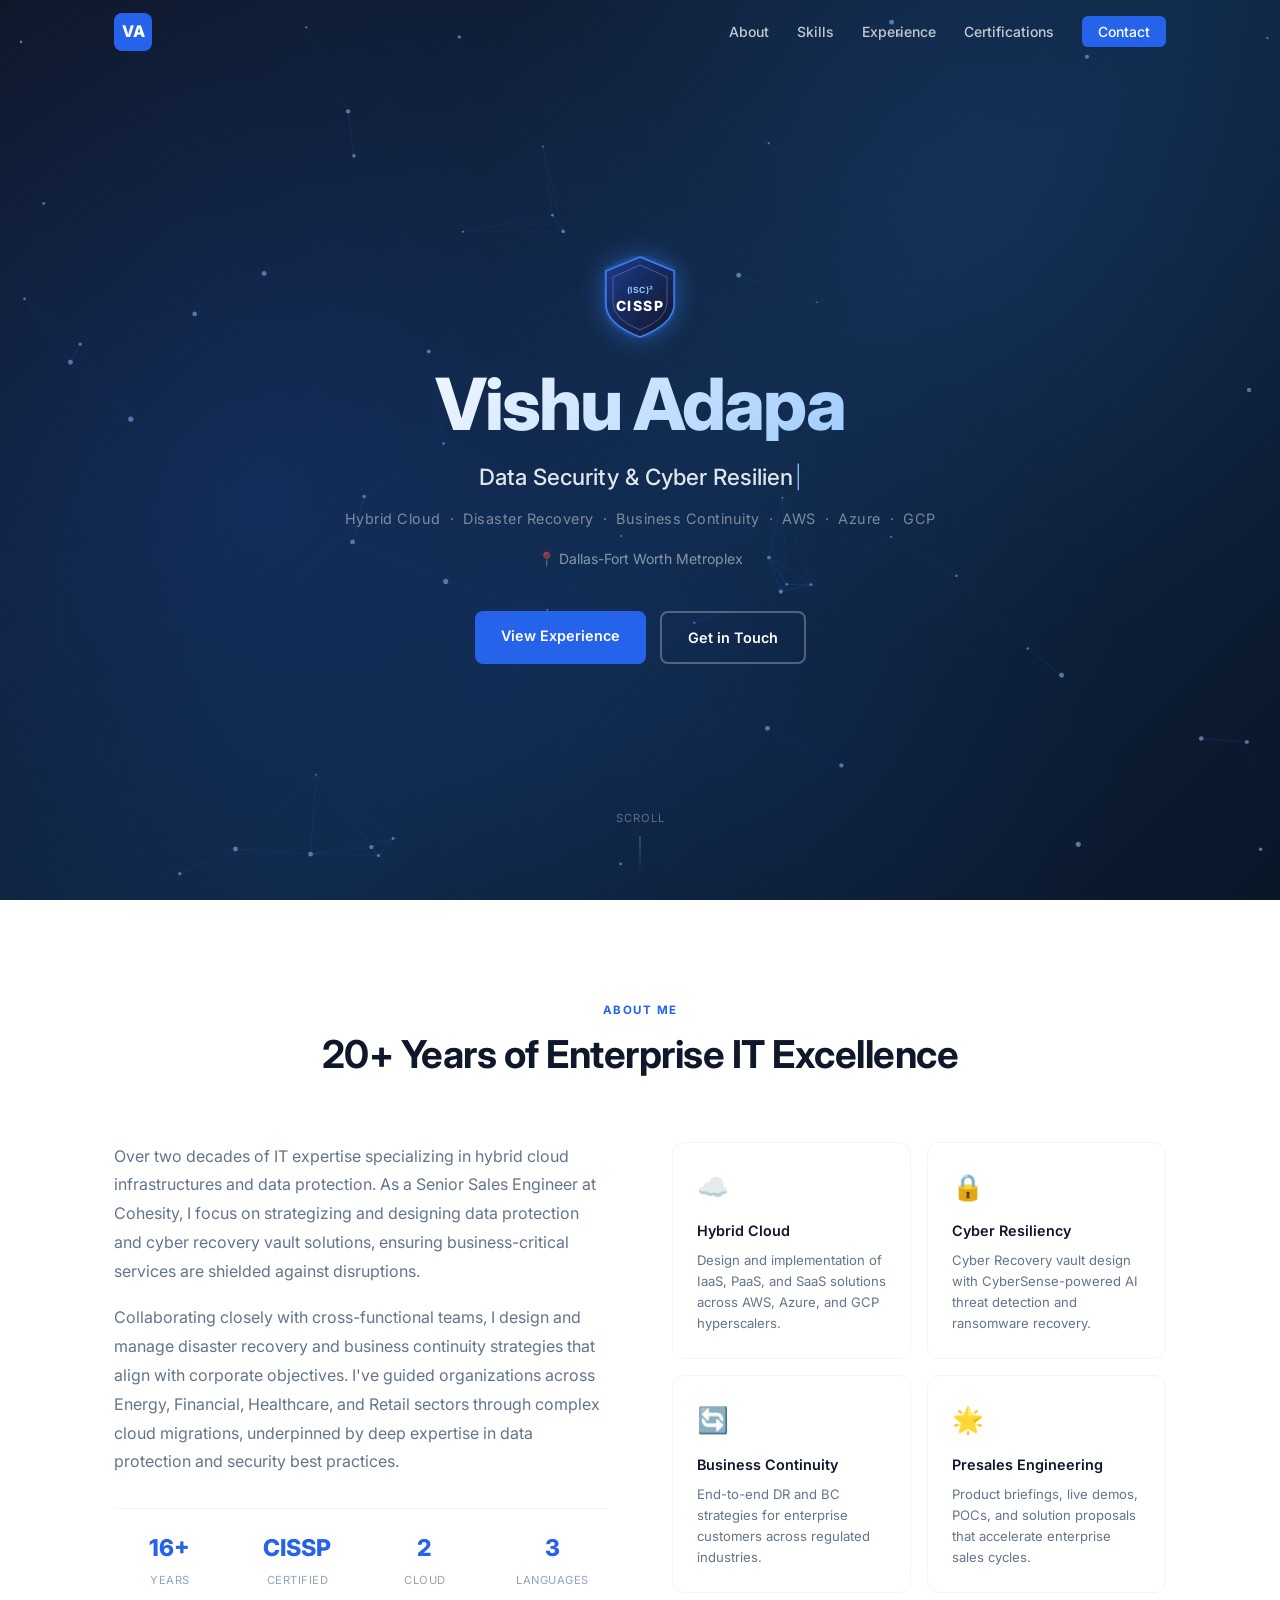
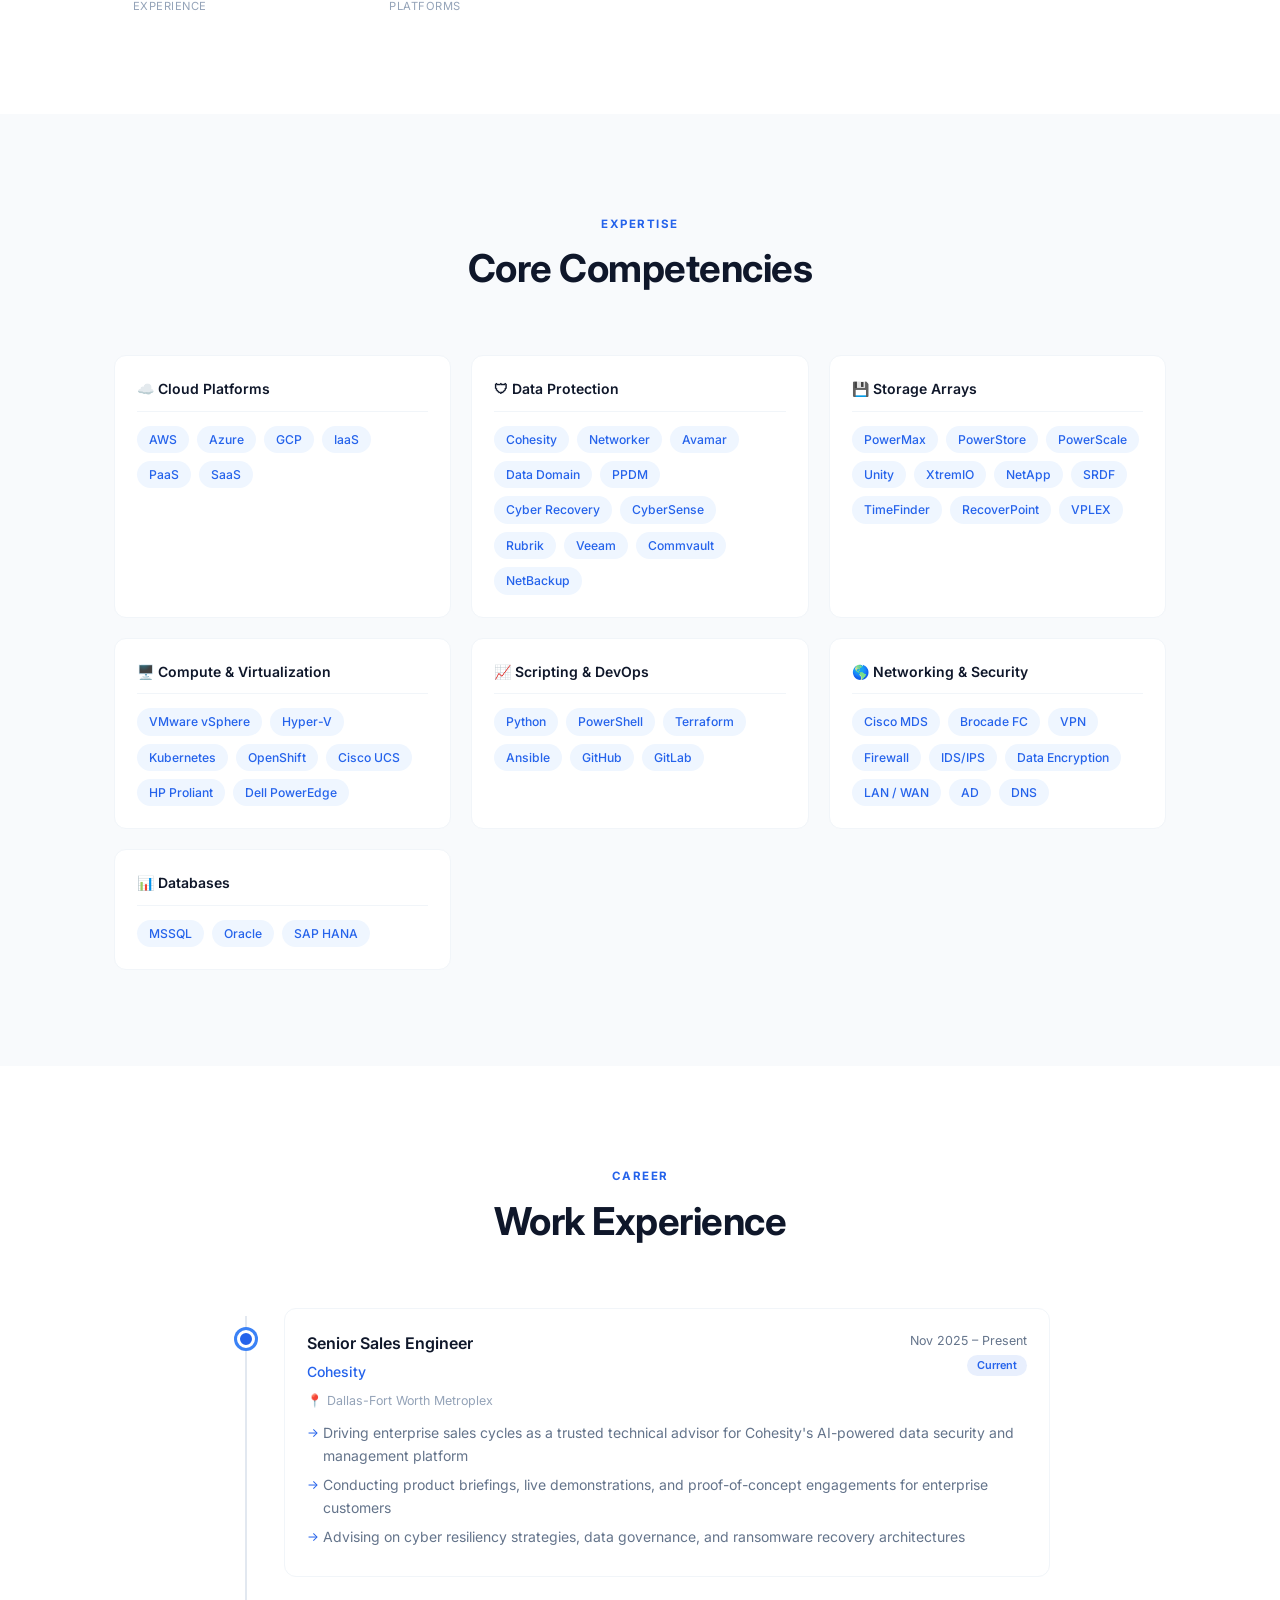
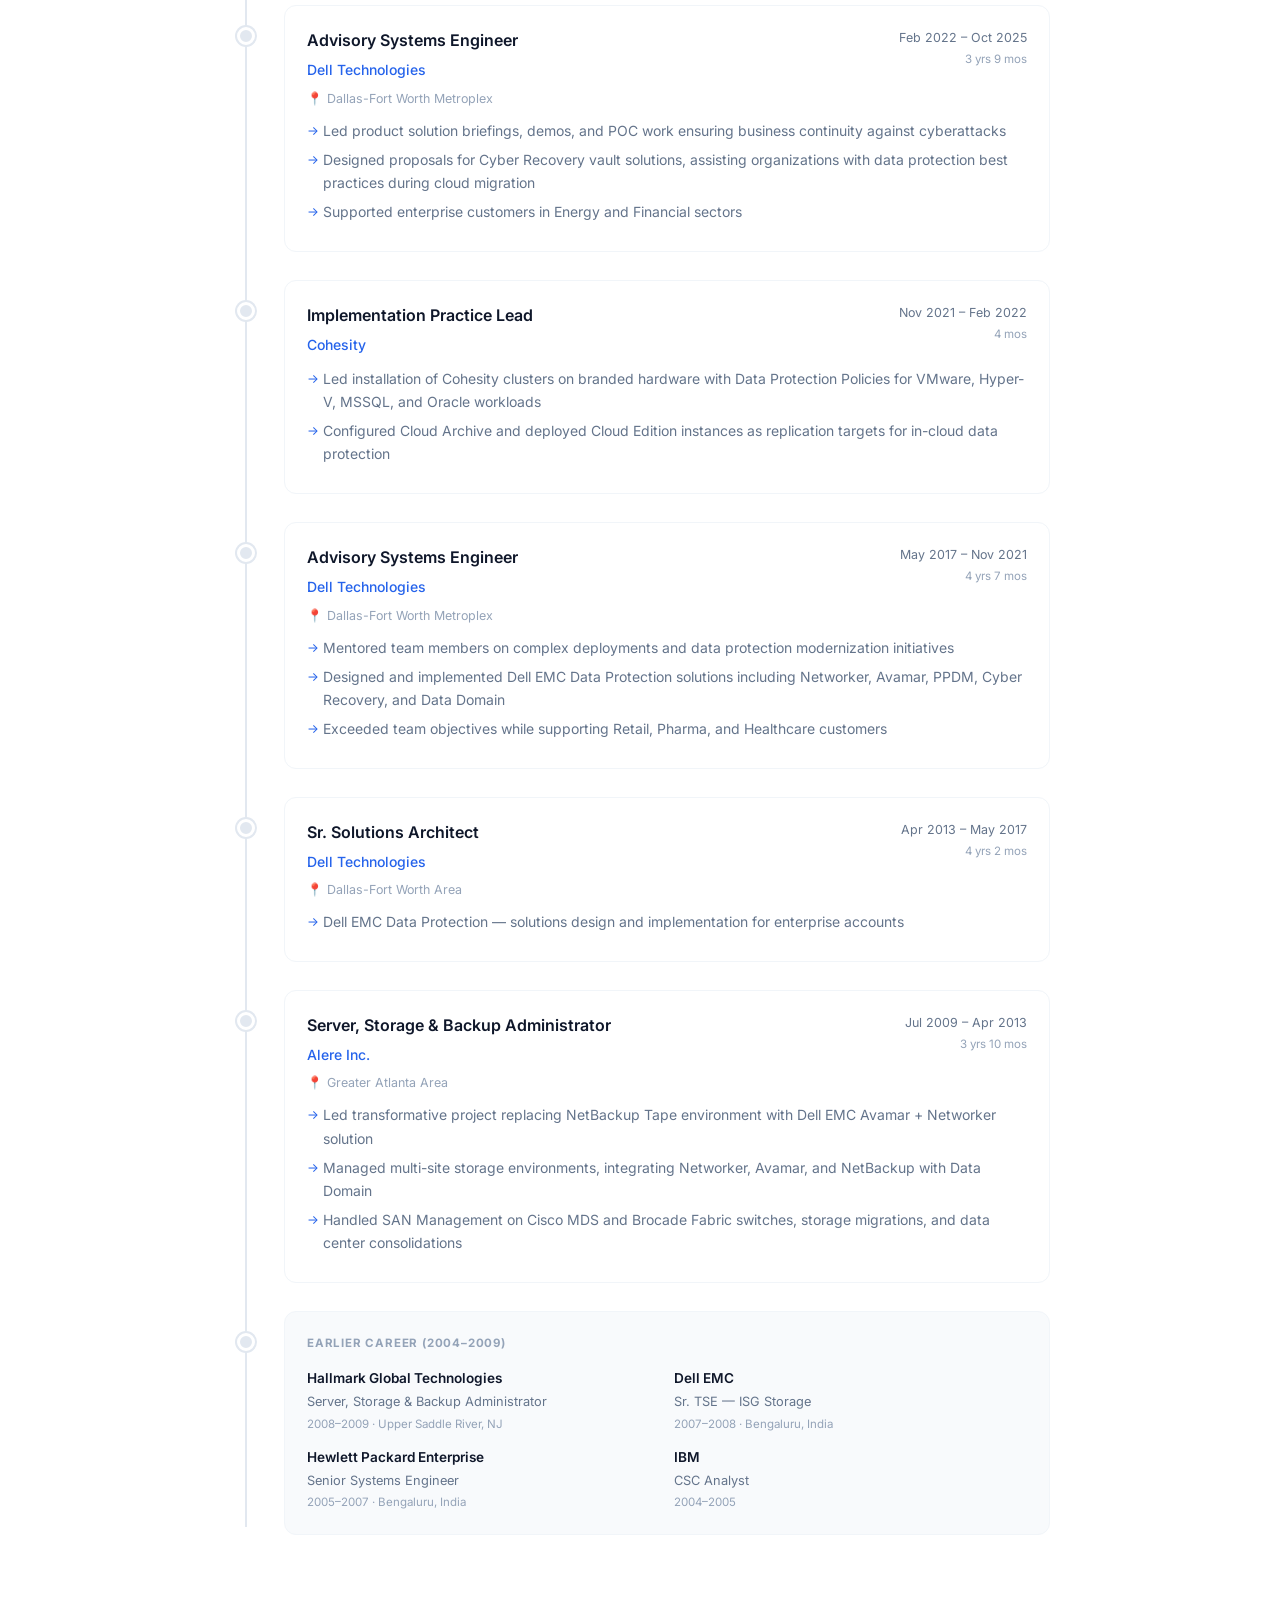
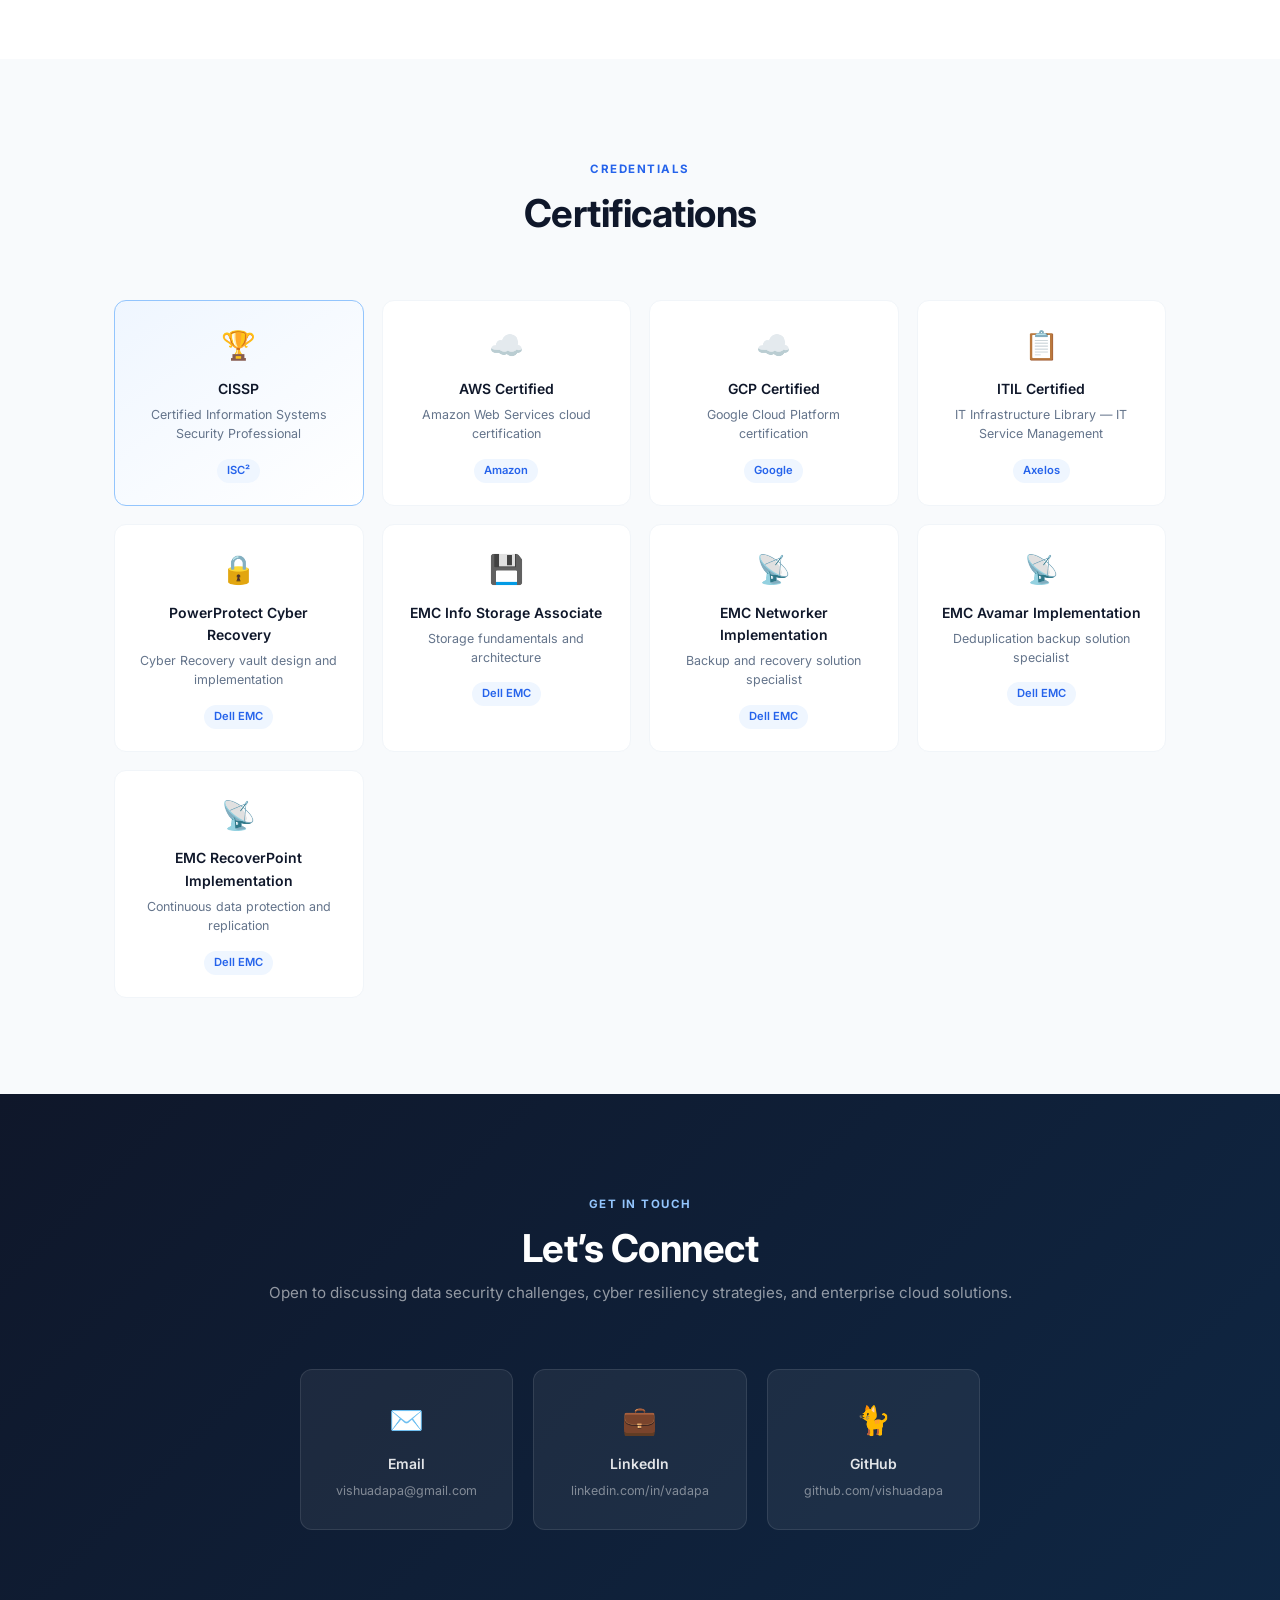
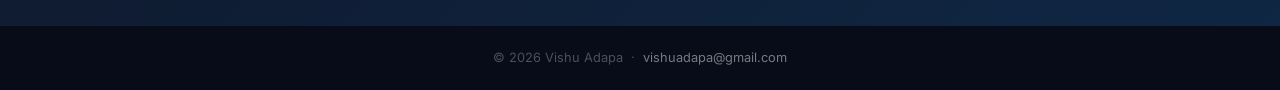
==== index.html @ 2ad7c9d8 "Update Cohesity job description to better reflect senior presales role Co-Authored-By: Claude Sonnet" ====
<!DOCTYPE html>
<html lang="en">
<head>
  <meta charset="UTF-8">
  <meta name="viewport" content="width=device-width, initial-scale=1.0">
  <meta name="description" content="Vishu Adapa, CISSP — Data Security & Cyber Resiliency Expert. 20+ years in hybrid cloud, disaster recovery, and business continuity across AWS, Azure, and GCP.">
  <title>Vishu Adapa, CISSP | Data Security & Cyber Resiliency Expert</title>
  <link rel="preconnect" href="https://fonts.googleapis.com">
  <link rel="preconnect" href="https://fonts.gstatic.com" crossorigin>
  <link href="https://fonts.googleapis.com/css2?family=Inter:wght@300;400;500;600;700;800&display=swap" rel="stylesheet">
  <link rel="stylesheet" href="style.css">
</head>
<body>

  <!-- ===== NAVBAR ===== -->
  <nav class="navbar" id="navbar">
    <div class="nav-container">
      <a href="#home" class="nav-logo">VA</a>
      <button class="nav-toggle" id="navToggle" aria-label="Toggle navigation">
        <span></span><span></span><span></span>
      </button>
      <ul class="nav-links" id="navLinks">
        <li><a href="#about">About</a></li>
        <li><a href="#skills">Skills</a></li>
        <li><a href="#experience">Experience</a></li>
        <li><a href="#certifications">Certifications</a></li>
        <li><a href="#contact" class="nav-cta">Contact</a></li>
      </ul>
    </div>
  </nav>

  <!-- ===== HERO ===== -->
  <section class="hero" id="home">
    <canvas class="hero-particles" id="heroCanvas"></canvas>
    <div class="hero-bg"></div>
    <div class="container hero-content">

      <!-- CISSP Shield Badge -->
      <div class="cissp-shield" title="Certified Information Systems Security Professional — ISC²">
        <svg width="72" height="82" viewBox="0 0 72 82" xmlns="http://www.w3.org/2000/svg" aria-label="CISSP Certified">
          <defs>
            <linearGradient id="sg" x1="0%" y1="0%" x2="100%" y2="100%">
              <stop offset="0%" stop-color="#1e3a8a"/>
              <stop offset="100%" stop-color="#0f172a"/>
            </linearGradient>
            <filter id="glow">
              <feGaussianBlur stdDeviation="2.5" result="blur"/>
              <feMerge><feMergeNode in="blur"/><feMergeNode in="SourceGraphic"/></feMerge>
            </filter>
          </defs>
          <path d="M36 1 L70 15 L70 48 Q70 68 36 81 Q2 68 2 48 L2 15 Z" fill="url(#sg)" stroke="#3b82f6" stroke-width="1.5" filter="url(#glow)"/>
          <path d="M36 9 L63 21 L63 47 Q63 63 36 74 Q9 63 9 47 L9 21 Z" fill="none" stroke="rgba(147,197,253,0.35)" stroke-width="1"/>
          <text x="36" y="37" text-anchor="middle" fill="#93c5fd" font-family="Inter,Arial,sans-serif" font-size="8.5" font-weight="700" letter-spacing="0.5">(ISC)²</text>
          <text x="36" y="55" text-anchor="middle" fill="#ffffff" font-family="Inter,Arial,sans-serif" font-size="14" font-weight="800" letter-spacing="1.5">CISSP</text>
        </svg>
      </div>

      <h1 class="hero-name hero-animate" style="--delay:.1s">Vishu Adapa</h1>

      <p class="hero-tagline hero-animate" style="--delay:.25s">
        <span id="typewriter"></span><span class="tw-cursor">|</span>
      </p>

      <p class="hero-subtitle hero-animate" style="--delay:.4s">Hybrid Cloud &nbsp;·&nbsp; Disaster Recovery &nbsp;·&nbsp; Business Continuity &nbsp;·&nbsp; AWS &nbsp;·&nbsp; Azure &nbsp;·&nbsp; GCP</p>
      <p class="hero-location hero-animate" style="--delay:.5s">&#128205; Dallas-Fort Worth Metroplex</p>

      <div class="hero-actions hero-animate" style="--delay:.65s">
        <a href="#experience" class="btn btn-primary">View Experience</a>
        <a href="#contact" class="btn btn-outline">Get in Touch</a>
      </div>
    </div>
    <div class="hero-scroll">
      <span>Scroll</span>
      <div class="scroll-line"></div>
    </div>
  </section>

  <!-- ===== ABOUT ===== -->
  <section class="section" id="about">
    <div class="container">
      <div class="section-header">
        <span class="section-tag">About Me</span>
        <h2>20+ Years of Enterprise IT Excellence</h2>
      </div>
      <div class="about-grid">
        <div class="about-text">
          <p>Over two decades of IT expertise specializing in hybrid cloud infrastructures and data protection. As a Senior Sales Engineer at Cohesity, I focus on strategizing and designing data protection and cyber recovery vault solutions, ensuring business-critical services are shielded against disruptions.</p>
          <p>Collaborating closely with cross-functional teams, I design and manage disaster recovery and business continuity strategies that align with corporate objectives. I've guided organizations across Energy, Financial, Healthcare, and Retail sectors through complex cloud migrations, underpinned by deep expertise in data protection and security best practices.</p>
          <div class="about-stats">
            <div class="stat">
              <span class="stat-number" data-count="20" data-suffix="+">0</span>
              <span class="stat-label">Years Experience</span>
            </div>
            <div class="stat">
              <span class="stat-number">CISSP</span>
              <span class="stat-label">Certified</span>
            </div>
            <div class="stat">
              <span class="stat-number" data-count="3">0</span>
              <span class="stat-label">Cloud Platforms</span>
            </div>
            <div class="stat">
              <span class="stat-number" data-count="4">0</span>
              <span class="stat-label">Languages</span>
            </div>
          </div>
        </div>
        <div class="about-highlights">
          <div class="highlight-card fade-in">
            <div class="highlight-icon">&#9729;&#65039;</div>
            <h3>Hybrid Cloud</h3>
            <p>Design and implementation of IaaS, PaaS, and SaaS solutions across AWS, Azure, and GCP hyperscalers.</p>
          </div>
          <div class="highlight-card fade-in">
            <div class="highlight-icon">&#128274;</div>
            <h3>Cyber Resiliency</h3>
            <p>Cyber Recovery vault design with CyberSense-powered AI threat detection and ransomware recovery.</p>
          </div>
          <div class="highlight-card fade-in">
            <div class="highlight-icon">&#128260;</div>
            <h3>Business Continuity</h3>
            <p>End-to-end DR and BC strategies for enterprise customers across regulated industries.</p>
          </div>
          <div class="highlight-card fade-in">
            <div class="highlight-icon">&#127775;</div>
            <h3>Presales Engineering</h3>
            <p>Product briefings, live demos, POCs, and solution proposals that accelerate enterprise sales cycles.</p>
          </div>
        </div>
      </div>
    </div>
  </section>

  <!-- ===== SKILLS ===== -->
  <section class="section section-alt" id="skills">
    <div class="container">
      <div class="section-header">
        <span class="section-tag">Expertise</span>
        <h2>Core Competencies</h2>
      </div>
      <div class="skills-grid">
        <div class="skill-category fade-in">
          <h3>&#9729;&#65039; Cloud Platforms</h3>
          <div class="skill-tags">
            <span>AWS</span><span>Azure</span><span>GCP</span>
            <span>IaaS</span><span>PaaS</span><span>SaaS</span>
          </div>
        </div>
        <div class="skill-category fade-in">
          <h3>&#128737; Data Protection</h3>
          <div class="skill-tags">
            <span>Cohesity</span><span>Networker</span><span>Avamar</span>
            <span>Data Domain</span><span>PPDM</span><span>Cyber Recovery</span>
            <span>CyberSense</span><span>Rubrik</span><span>Veeam</span>
            <span>Commvault</span><span>NetBackup</span>
          </div>
        </div>
        <div class="skill-category fade-in">
          <h3>&#128190; Storage Arrays</h3>
          <div class="skill-tags">
            <span>PowerMax</span><span>PowerStore</span><span>PowerScale</span>
            <span>Unity</span><span>XtremIO</span><span>NetApp</span>
            <span>SRDF</span><span>TimeFinder</span><span>RecoverPoint</span>
            <span>VPLEX</span>
          </div>
        </div>
        <div class="skill-category fade-in">
          <h3>&#128421;&#65039; Compute &amp; Virtualization</h3>
          <div class="skill-tags">
            <span>VMware vSphere</span><span>Hyper-V</span>
            <span>Kubernetes</span><span>OpenShift</span>
            <span>Cisco UCS</span><span>HP Proliant</span><span>Dell PowerEdge</span>
          </div>
        </div>
        <div class="skill-category fade-in">
          <h3>&#128200; Scripting &amp; DevOps</h3>
          <div class="skill-tags">
            <span>Python</span><span>PowerShell</span>
            <span>Terraform</span><span>Ansible</span>
            <span>GitHub</span><span>GitLab</span>
          </div>
        </div>
        <div class="skill-category fade-in">
          <h3>&#127758; Networking &amp; Security</h3>
          <div class="skill-tags">
            <span>Cisco MDS</span><span>Brocade FC</span><span>VPN</span>
            <span>Firewall</span><span>IDS/IPS</span><span>Data Encryption</span>
            <span>LAN / WAN</span><span>AD</span><span>DNS</span>
          </div>
        </div>
        <div class="skill-category fade-in">
          <h3>&#128202; Databases</h3>
          <div class="skill-tags">
            <span>MSSQL</span><span>Oracle</span><span>SAP HANA</span>
          </div>
        </div>
      </div>
    </div>
  </section>

  <!-- ===== EXPERIENCE ===== -->
  <section class="section" id="experience">
    <div class="container">
      <div class="section-header">
        <span class="section-tag">Career</span>
        <h2>Work Experience</h2>
      </div>
      <div class="timeline">

        <!-- Cohesity Current -->
        <div class="timeline-item">
          <div class="timeline-dot current"></div>
          <div class="timeline-card fade-in">
            <div class="timeline-header">
              <div>
                <h3>Senior Sales Engineer</h3>
                <span class="company">Cohesity</span>
              </div>
              <div class="timeline-meta">
                <span class="timeline-date">Nov 2025 – Present</span>
                <span class="timeline-badge current-badge">Current</span>
              </div>
            </div>
            <p class="timeline-location">&#128205; Dallas-Fort Worth Metroplex</p>
            <ul class="timeline-bullets">
              <li>Driving enterprise sales cycles as a trusted technical advisor for Cohesity's AI-powered data security and management platform</li>
              <li>Conducting product briefings, live demonstrations, and proof-of-concept engagements for enterprise customers</li>
              <li>Advising on cyber resiliency strategies, data governance, and ransomware recovery architectures</li>
            </ul>
          </div>
        </div>

        <!-- Dell Technologies 2022-2025 -->
        <div class="timeline-item">
          <div class="timeline-dot"></div>
          <div class="timeline-card fade-in">
            <div class="timeline-header">
              <div>
                <h3>Advisory Systems Engineer</h3>
                <span class="company">Dell Technologies</span>
              </div>
              <div class="timeline-meta">
                <span class="timeline-date">Feb 2022 – Oct 2025</span>
                <span class="timeline-duration">3 yrs 9 mos</span>
              </div>
            </div>
            <p class="timeline-location">&#128205; Dallas-Fort Worth Metroplex</p>
            <ul class="timeline-bullets">
              <li>Led product solution briefings, demos, and POC work ensuring business continuity against cyberattacks</li>
              <li>Designed proposals for Cyber Recovery vault solutions, assisting organizations with data protection best practices during cloud migration</li>
              <li>Supported enterprise customers in Energy and Financial sectors</li>
            </ul>
          </div>
        </div>

        <!-- Cohesity Implementation Practice Lead -->
        <div class="timeline-item">
          <div class="timeline-dot"></div>
          <div class="timeline-card fade-in">
            <div class="timeline-header">
              <div>
                <h3>Implementation Practice Lead</h3>
                <span class="company">Cohesity</span>
              </div>
              <div class="timeline-meta">
                <span class="timeline-date">Nov 2021 – Feb 2022</span>
                <span class="timeline-duration">4 mos</span>
              </div>
            </div>
            <ul class="timeline-bullets">
              <li>Led installation of Cohesity clusters on branded hardware with Data Protection Policies for VMware, Hyper-V, MSSQL, and Oracle workloads</li>
              <li>Configured Cloud Archive and deployed Cloud Edition instances as replication targets for in-cloud data protection</li>
            </ul>
          </div>
        </div>

        <!-- Dell Technologies 2017-2021 -->
        <div class="timeline-item">
          <div class="timeline-dot"></div>
          <div class="timeline-card fade-in">
            <div class="timeline-header">
              <div>
                <h3>Advisory Systems Engineer</h3>
                <span class="company">Dell Technologies</span>
              </div>
              <div class="timeline-meta">
                <span class="timeline-date">May 2017 – Nov 2021</span>
                <span class="timeline-duration">4 yrs 7 mos</span>
              </div>
            </div>
            <p class="timeline-location">&#128205; Dallas-Fort Worth Metroplex</p>
            <ul class="timeline-bullets">
              <li>Mentored team members on complex deployments and data protection modernization initiatives</li>
              <li>Designed and implemented Dell EMC Data Protection solutions including Networker, Avamar, PPDM, Cyber Recovery, and Data Domain</li>
              <li>Exceeded team objectives while supporting Retail, Pharma, and Healthcare customers</li>
            </ul>
          </div>
        </div>

        <!-- Dell Technologies - Sr. Solutions Architect -->
        <div class="timeline-item">
          <div class="timeline-dot"></div>
          <div class="timeline-card fade-in">
            <div class="timeline-header">
              <div>
                <h3>Sr. Solutions Architect</h3>
                <span class="company">Dell Technologies</span>
              </div>
              <div class="timeline-meta">
                <span class="timeline-date">Apr 2013 – May 2017</span>
                <span class="timeline-duration">4 yrs 2 mos</span>
              </div>
            </div>
            <p class="timeline-location">&#128205; Dallas-Fort Worth Area</p>
            <ul class="timeline-bullets">
              <li>Dell EMC Data Protection — solutions design and implementation for enterprise accounts</li>
            </ul>
          </div>
        </div>

        <!-- Alere Inc. -->
        <div class="timeline-item">
          <div class="timeline-dot"></div>
          <div class="timeline-card fade-in">
            <div class="timeline-header">
              <div>
                <h3>Server, Storage &amp; Backup Administrator</h3>
                <span class="company">Alere Inc.</span>
              </div>
              <div class="timeline-meta">
                <span class="timeline-date">Jul 2009 – Apr 2013</span>
                <span class="timeline-duration">3 yrs 10 mos</span>
              </div>
            </div>
            <p class="timeline-location">&#128205; Greater Atlanta Area</p>
            <ul class="timeline-bullets">
              <li>Led transformative project replacing NetBackup Tape environment with Dell EMC Avamar + Networker solution</li>
              <li>Managed multi-site storage environments, integrating Networker, Avamar, and NetBackup with Data Domain</li>
              <li>Handled SAN Management on Cisco MDS and Brocade Fabric switches, storage migrations, and data center consolidations</li>
            </ul>
          </div>
        </div>

        <!-- Earlier Career -->
        <div class="timeline-item">
          <div class="timeline-dot"></div>
          <div class="timeline-card earlier-card fade-in">
            <h3 class="earlier-title">Earlier Career (2004–2009)</h3>
            <div class="earlier-roles">
              <div class="earlier-role">
                <span class="earlier-company">Hallmark Global Technologies</span>
                <span class="earlier-position">Server, Storage &amp; Backup Administrator</span>
                <span class="earlier-dates">2008–2009 &middot; Upper Saddle River, NJ</span>
              </div>
              <div class="earlier-role">
                <span class="earlier-company">Dell EMC</span>
                <span class="earlier-position">Sr. TSE — ISG Storage</span>
                <span class="earlier-dates">2007–2008 &middot; Bengaluru, India</span>
              </div>
              <div class="earlier-role">
                <span class="earlier-company">Hewlett Packard Enterprise</span>
                <span class="earlier-position">Senior Systems Engineer</span>
                <span class="earlier-dates">2005–2007 &middot; Bengaluru, India</span>
              </div>
              <div class="earlier-role">
                <span class="earlier-company">IBM</span>
                <span class="earlier-position">CSC Analyst</span>
                <span class="earlier-dates">2004–2005</span>
              </div>
            </div>
          </div>
        </div>

      </div>
    </div>
  </section>

  <!-- ===== CERTIFICATIONS ===== -->
  <section class="section section-alt" id="certifications">
    <div class="container">
      <div class="section-header">
        <span class="section-tag">Credentials</span>
        <h2>Certifications</h2>
      </div>
      <div class="certs-grid">
        <div class="cert-card featured fade-in">
          <div class="cert-icon">&#127942;</div>
          <h3>CISSP</h3>
          <p>Certified Information Systems Security Professional</p>
          <span class="cert-issuer">ISC&#178;</span>
        </div>
        <div class="cert-card fade-in">
          <div class="cert-icon">&#9729;&#65039;</div>
          <h3>AWS Certified</h3>
          <p>Amazon Web Services cloud certification</p>
          <span class="cert-issuer">Amazon</span>
        </div>
        <div class="cert-card fade-in">
          <div class="cert-icon">&#9729;&#65039;</div>
          <h3>GCP Certified</h3>
          <p>Google Cloud Platform certification</p>
          <span class="cert-issuer">Google</span>
        </div>
        <div class="cert-card fade-in">
          <div class="cert-icon">&#128203;</div>
          <h3>ITIL Certified</h3>
          <p>IT Infrastructure Library — IT Service Management</p>
          <span class="cert-issuer">Axelos</span>
        </div>
        <div class="cert-card fade-in">
          <div class="cert-icon">&#128274;</div>
          <h3>PowerProtect Cyber Recovery</h3>
          <p>Cyber Recovery vault design and implementation</p>
          <span class="cert-issuer">Dell EMC</span>
        </div>
        <div class="cert-card fade-in">
          <div class="cert-icon">&#128190;</div>
          <h3>EMC Info Storage Associate</h3>
          <p>Storage fundamentals and architecture</p>
          <span class="cert-issuer">Dell EMC</span>
        </div>
        <div class="cert-card fade-in">
          <div class="cert-icon">&#128225;</div>
          <h3>EMC Networker Implementation</h3>
          <p>Backup and recovery solution specialist</p>
          <span class="cert-issuer">Dell EMC</span>
        </div>
        <div class="cert-card fade-in">
          <div class="cert-icon">&#128225;</div>
          <h3>EMC Avamar Implementation</h3>
          <p>Deduplication backup solution specialist</p>
          <span class="cert-issuer">Dell EMC</span>
        </div>
        <div class="cert-card fade-in">
          <div class="cert-icon">&#128225;</div>
          <h3>EMC RecoverPoint Implementation</h3>
          <p>Continuous data protection and replication</p>
          <span class="cert-issuer">Dell EMC</span>
        </div>
      </div>
    </div>
  </section>

  <!-- ===== CONTACT ===== -->
  <section class="section contact-section" id="contact">
    <div class="container">
      <div class="section-header light">
        <span class="section-tag-light">Get in Touch</span>
        <h2>Let&#8217;s Connect</h2>
        <p class="contact-intro">Open to discussing data security challenges, cyber resiliency strategies, and enterprise cloud solutions.</p>
      </div>
      <div class="contact-grid">
        <a href="mailto:vishuadapa@gmail.com" class="contact-card">
          <div class="contact-icon">&#9993;&#65039;</div>
          <h3>Email</h3>
          <p>vishuadapa@gmail.com</p>
        </a>
        <a href="https://www.linkedin.com/in/vadapa" target="_blank" rel="noopener noreferrer" class="contact-card">
          <div class="contact-icon">&#128188;</div>
          <h3>LinkedIn</h3>
          <p>linkedin.com/in/vadapa</p>
        </a>
        <a href="https://github.com/vishuadapa" target="_blank" rel="noopener noreferrer" class="contact-card">
          <div class="contact-icon">&#128008;</div>
          <h3>GitHub</h3>
          <p>github.com/vishuadapa</p>
        </a>
      </div>
    </div>
  </section>

  <!-- ===== FOOTER ===== -->
  <footer class="footer">
    <div class="container">
      <p>&copy; 2026 Vishu Adapa &nbsp;&middot;&nbsp; <a href="mailto:vishuadapa@gmail.com">vishuadapa@gmail.com</a></p>
    </div>
  </footer>

  <script src="script.js"></script>
</body>
</html>
---- style.css ----
/* ============================================================
   VISHU ADAPA PORTFOLIO — style.css
   ============================================================ */

/* === Reset & Variables === */
*, *::before, *::after { box-sizing: border-box; margin: 0; padding: 0; }

:root {
  --navy:       #0f172a;
  --slate:      #1e293b;
  --blue:       #2563eb;
  --blue-light: #3b82f6;
  --blue-pale:  #eff6ff;
  --white:      #ffffff;
  --gray-50:    #f8fafc;
  --gray-100:   #f1f5f9;
  --gray-200:   #e2e8f0;
  --gray-400:   #94a3b8;
  --gray-500:   #64748b;
  --gray-700:   #334155;
  --font: 'Inter', -apple-system, BlinkMacSystemFont, 'Segoe UI', sans-serif;
  --radius: 12px;
  --shadow-sm: 0 1px 3px rgba(0,0,0,.08);
  --shadow-md: 0 4px 12px rgba(0,0,0,.1);
  --shadow-lg: 0 10px 24px rgba(0,0,0,.12);
}

html { scroll-behavior: smooth; }

body {
  font-family: var(--font);
  color: var(--gray-700);
  background: var(--white);
  line-height: 1.6;
  -webkit-font-smoothing: antialiased;
}

.container {
  max-width: 1100px;
  margin: 0 auto;
  padding: 0 24px;
}

/* === NAVBAR === */
.navbar {
  position: fixed;
  inset: 0 0 auto;
  z-index: 100;
  transition: background .3s, box-shadow .3s;
}
.navbar.scrolled {
  background: rgba(15, 23, 42, .96);
  backdrop-filter: blur(12px);
  box-shadow: 0 1px 0 rgba(255,255,255,.08);
}
.nav-container {
  max-width: 1100px;
  margin: 0 auto;
  padding: 0 24px;
  height: 64px;
  display: flex;
  align-items: center;
  justify-content: space-between;
}
.nav-logo {
  font-size: 1rem;
  font-weight: 800;
  color: var(--white);
  text-decoration: none;
  background: var(--blue);
  width: 38px; height: 38px;
  border-radius: 8px;
  display: flex; align-items: center; justify-content: center;
  letter-spacing: -0.5px;
  flex-shrink: 0;
}
.nav-links {
  display: flex;
  align-items: center;
  gap: 28px;
  list-style: none;
}
.nav-links a {
  color: rgba(255,255,255,.75);
  text-decoration: none;
  font-size: .875rem;
  font-weight: 500;
  transition: color .2s;
}
.nav-links a:hover { color: var(--white); }
.nav-cta {
  background: var(--blue) !important;
  color: var(--white) !important;
  padding: 7px 16px !important;
  border-radius: 6px;
}
.nav-cta:hover { background: var(--blue-light) !important; }

.nav-toggle {
  display: none;
  flex-direction: column;
  gap: 5px;
  background: none;
  border: none;
  cursor: pointer;
  padding: 4px;
}
.nav-toggle span {
  display: block;
  width: 22px; height: 2px;
  background: var(--white);
  border-radius: 2px;
  transition: .3s;
}

/* === HERO === */
.hero {
  min-height: 100vh;
  background: linear-gradient(135deg, #0f172a 0%, #0f2744 55%, #0a1628 100%);
  display: flex;
  align-items: center;
  position: relative;
  overflow: hidden;
  padding: 100px 0 80px;
}
/* Particle canvas sits behind everything */
.hero-particles {
  position: absolute;
  inset: 0;
  width: 100%;
  height: 100%;
  z-index: 0;
}
.hero-bg {
  position: absolute;
  inset: 0;
  z-index: 1;
  background-image:
    radial-gradient(circle at 20% 55%, rgba(37,99,235,.18) 0%, transparent 50%),
    radial-gradient(circle at 75% 20%, rgba(59,130,246,.12) 0%, transparent 40%),
    radial-gradient(circle at 60% 80%, rgba(37,99,235,.08) 0%, transparent 35%);
}
.hero-content {
  position: relative;
  z-index: 2;
  text-align: center;
  color: var(--white);
}

/* CISSP Shield */
.cissp-shield {
  display: inline-block;
  margin-bottom: 20px;
  animation: shieldFloat 4s ease-in-out infinite;
  filter: drop-shadow(0 0 12px rgba(59,130,246,.5));
  cursor: default;
}
@keyframes shieldFloat {
  0%, 100% { transform: translateY(0); }
  50%       { transform: translateY(-6px); }
}

/* Hero staggered entrance */
.hero-animate {
  opacity: 0;
  transform: translateY(24px);
  animation: heroFadeUp .7s ease forwards;
  animation-delay: var(--delay, 0s);
}
@keyframes heroFadeUp {
  to { opacity: 1; transform: translateY(0); }
}

/* Typewriter cursor */
.tw-cursor {
  display: inline-block;
  color: #93c5fd;
  font-weight: 300;
  animation: blink .75s step-end infinite;
  margin-left: 2px;
}
@keyframes blink {
  0%, 100% { opacity: 1; }
  50%       { opacity: 0; }
}
.hero-name {
  font-size: clamp(2.5rem, 6vw, 4.5rem);
  font-weight: 800;
  letter-spacing: -2px;
  line-height: 1.05;
  margin-bottom: 18px;
  background: linear-gradient(135deg, #ffffff 0%, #93c5fd 100%);
  -webkit-background-clip: text;
  -webkit-text-fill-color: transparent;
  background-clip: text;
}
.hero-tagline {
  font-size: clamp(1.1rem, 2.5vw, 1.4rem);
  font-weight: 500;
  color: rgba(255,255,255,.88);
  margin-bottom: 12px;
}
.hero-subtitle {
  font-size: .9rem;
  color: rgba(255,255,255,.45);
  letter-spacing: .5px;
  margin-bottom: 18px;
}
.hero-location {
  font-size: .875rem;
  color: rgba(255,255,255,.5);
  margin-bottom: 40px;
}
.hero-actions {
  display: flex;
  gap: 14px;
  justify-content: center;
  flex-wrap: wrap;
}
.btn {
  padding: 13px 26px;
  border-radius: 8px;
  font-size: .9rem;
  font-weight: 600;
  text-decoration: none;
  transition: all .2s;
  display: inline-block;
  cursor: pointer;
}
.btn-primary { background: var(--blue); color: var(--white); }
.btn-primary:hover {
  background: var(--blue-light);
  transform: translateY(-2px);
  box-shadow: 0 8px 24px rgba(37,99,235,.4);
}
.btn-outline {
  background: transparent;
  color: var(--white);
  border: 2px solid rgba(255,255,255,.28);
}
.btn-outline:hover {
  border-color: rgba(255,255,255,.65);
  background: rgba(255,255,255,.05);
}

.hero-scroll {
  position: absolute;
  bottom: 28px;
  left: 50%;
  transform: translateX(-50%);
  display: flex;
  flex-direction: column;
  align-items: center;
  gap: 8px;
  color: rgba(255,255,255,.35);
  font-size: .7rem;
  letter-spacing: 1px;
  text-transform: uppercase;
}
.scroll-line {
  width: 1px; height: 36px;
  background: linear-gradient(to bottom, rgba(255,255,255,.35), transparent);
  animation: scrollPulse 2s ease-in-out infinite;
}
@keyframes scrollPulse {
  0%, 100% { opacity: .4; }
  50%       { opacity: 1; }
}

/* === SECTIONS === */
.section { padding: 96px 0; }
.section-alt { background: var(--gray-50); }

.section-header {
  text-align: center;
  margin-bottom: 64px;
}
.section-tag {
  display: inline-block;
  font-size: .72rem;
  font-weight: 700;
  letter-spacing: 1.5px;
  text-transform: uppercase;
  color: var(--blue);
  margin-bottom: 12px;
}
.section-header h2 {
  font-size: clamp(1.75rem, 3vw, 2.4rem);
  font-weight: 700;
  color: var(--navy);
  letter-spacing: -.5px;
  line-height: 1.2;
}

/* === ABOUT === */
.about-grid {
  display: grid;
  grid-template-columns: 1fr 1fr;
  gap: 64px;
  align-items: start;
}
.about-text p {
  color: var(--gray-500);
  margin-bottom: 18px;
  line-height: 1.8;
  font-size: 1rem;
}
.about-stats {
  display: grid;
  grid-template-columns: repeat(4, 1fr);
  gap: 16px;
  margin-top: 32px;
  padding-top: 28px;
  border-top: 1px solid var(--gray-100);
}
.stat { text-align: center; }
.stat-number {
  display: block;
  font-size: 1.45rem;
  font-weight: 800;
  color: var(--blue);
  line-height: 1;
  margin-bottom: 6px;
}
.stat-label {
  font-size: .7rem;
  color: var(--gray-400);
  text-transform: uppercase;
  letter-spacing: .5px;
}
.about-highlights {
  display: grid;
  grid-template-columns: 1fr 1fr;
  gap: 16px;
}
.highlight-card {
  background: var(--white);
  border: 1px solid var(--gray-100);
  border-radius: var(--radius);
  padding: 24px;
  transition: box-shadow .2s, transform .2s;
}
.highlight-card:hover { box-shadow: var(--shadow-md); transform: translateY(-2px); }
.highlight-icon { font-size: 1.6rem; margin-bottom: 12px; }
.highlight-card h3 { font-size: .9rem; font-weight: 600; color: var(--navy); margin-bottom: 8px; }
.highlight-card p  { font-size: .82rem; color: var(--gray-500); line-height: 1.6; }

/* === SKILLS === */
.skills-grid {
  display: grid;
  grid-template-columns: repeat(auto-fill, minmax(300px, 1fr));
  gap: 20px;
}
.skill-category {
  background: var(--white);
  border: 1px solid var(--gray-100);
  border-radius: var(--radius);
  padding: 22px;
}
.skill-category h3 {
  font-size: .875rem;
  font-weight: 600;
  color: var(--navy);
  margin-bottom: 14px;
  padding-bottom: 10px;
  border-bottom: 1px solid var(--gray-100);
}
.skill-tags { display: flex; flex-wrap: wrap; gap: 8px; }
.skill-tags span {
  background: var(--blue-pale);
  color: var(--blue);
  font-size: .76rem;
  font-weight: 500;
  padding: 4px 12px;
  border-radius: 100px;
  white-space: nowrap;
}

/* === TIMELINE === */
.timeline { position: relative; max-width: 820px; margin: 0 auto; }
.timeline::before {
  content: '';
  position: absolute;
  left: 15px; top: 8px; bottom: 8px;
  width: 2px;
  background: var(--gray-200);
}
.timeline-item {
  position: relative;
  padding-left: 54px;
  margin-bottom: 28px;
}
.timeline-dot {
  position: absolute;
  left: 7px; top: 22px;
  width: 18px; height: 18px;
  border-radius: 50%;
  background: var(--gray-200);
  border: 3px solid var(--white);
  box-shadow: 0 0 0 2px var(--gray-200);
}
.timeline-dot.current {
  background: var(--blue);
  box-shadow: 0 0 0 3px var(--blue-light);
  animation: dotPulse 2.5s ease-in-out infinite;
}
@keyframes dotPulse {
  0%, 100% { box-shadow: 0 0 0 3px var(--blue-light); }
  50%       { box-shadow: 0 0 0 6px rgba(59,130,246,.2); }
}
.timeline-card {
  background: var(--white);
  border: 1px solid var(--gray-100);
  border-radius: var(--radius);
  padding: 22px;
  transition: box-shadow .2s;
}
.timeline-card:hover { box-shadow: var(--shadow-md); }
.timeline-header {
  display: flex;
  justify-content: space-between;
  align-items: flex-start;
  gap: 16px;
  margin-bottom: 6px;
}
.timeline-header h3 { font-size: 1rem; font-weight: 600; color: var(--navy); margin-bottom: 3px; }
.company { font-size: .875rem; font-weight: 500; color: var(--blue); }
.timeline-meta { text-align: right; flex-shrink: 0; }
.timeline-date { display: block; font-size: .78rem; color: var(--gray-500); white-space: nowrap; }
.timeline-duration { display: block; font-size: .72rem; color: var(--gray-400); margin-top: 2px; }
.timeline-badge {
  display: inline-block;
  font-size: .68rem; font-weight: 600;
  padding: 2px 10px; border-radius: 100px;
  margin-top: 4px;
}
.current-badge { background: rgba(37,99,235,.1); color: var(--blue); }
.timeline-location { font-size: .78rem; color: var(--gray-400); margin-bottom: 10px; }
.timeline-bullets { list-style: none; margin-top: 10px; }
.timeline-bullets li {
  font-size: .875rem;
  color: var(--gray-500);
  padding-left: 16px;
  position: relative;
  margin-bottom: 6px;
  line-height: 1.65;
}
.timeline-bullets li::before { content: '→'; position: absolute; left: 0; color: var(--blue); font-size: .78rem; top: 2px; }

/* Earlier roles card */
.earlier-card { background: var(--gray-50); }
.earlier-title {
  font-size: .72rem; font-weight: 700;
  color: var(--gray-400);
  text-transform: uppercase; letter-spacing: .8px;
  margin-bottom: 16px;
}
.earlier-roles { display: grid; grid-template-columns: 1fr 1fr; gap: 14px; }
.earlier-role { display: flex; flex-direction: column; gap: 2px; }
.earlier-company { font-size: .85rem; font-weight: 600; color: var(--navy); }
.earlier-position { font-size: .8rem; color: var(--gray-500); }
.earlier-dates { font-size: .72rem; color: var(--gray-400); }

/* === CERTIFICATIONS === */
.certs-grid {
  display: grid;
  grid-template-columns: repeat(auto-fill, minmax(210px, 1fr));
  gap: 18px;
}
.cert-card {
  background: var(--white);
  border: 1px solid var(--gray-100);
  border-radius: var(--radius);
  padding: 22px;
  text-align: center;
  transition: box-shadow .2s, transform .2s;
}
.cert-card:hover { box-shadow: var(--shadow-md); transform: translateY(-2px); }
.cert-card.featured {
  border-color: #93c5fd;
  background: linear-gradient(145deg, var(--blue-pale), var(--white));
}
.cert-icon { font-size: 1.75rem; margin-bottom: 10px; }
.cert-card h3 { font-size: .875rem; font-weight: 600; color: var(--navy); margin-bottom: 6px; }
.cert-card p  { font-size: .78rem; color: var(--gray-500); line-height: 1.5; margin-bottom: 12px; }
.cert-issuer {
  display: inline-block;
  font-size: .7rem; font-weight: 600;
  color: var(--blue);
  background: var(--blue-pale);
  padding: 3px 10px; border-radius: 100px;
}

/* === CONTACT === */
.contact-section {
  background: linear-gradient(135deg, #0f172a 0%, #0f2744 100%);
}
.section-header.light h2 { color: var(--white); }
.section-tag-light {
  display: inline-block;
  font-size: .72rem; font-weight: 700;
  letter-spacing: 1.5px; text-transform: uppercase;
  color: #93c5fd; margin-bottom: 12px;
}
.contact-intro {
  color: rgba(255,255,255,.55);
  font-size: .95rem;
  margin-top: 10px;
}
.contact-grid {
  display: grid;
  grid-template-columns: repeat(3, 1fr);
  gap: 20px;
  max-width: 680px;
  margin: 0 auto;
}
.contact-card {
  background: rgba(255,255,255,.06);
  border: 1px solid rgba(255,255,255,.1);
  border-radius: var(--radius);
  padding: 28px 20px;
  text-align: center;
  text-decoration: none;
  color: var(--white);
  transition: all .2s;
  display: block;
}
.contact-card:hover {
  background: rgba(255,255,255,.1);
  border-color: rgba(255,255,255,.22);
  transform: translateY(-3px);
  box-shadow: 0 12px 28px rgba(0,0,0,.3);
}
.contact-icon { font-size: 1.75rem; margin-bottom: 10px; }
.contact-card h3 { font-size: .875rem; font-weight: 600; color: rgba(255,255,255,.88); margin-bottom: 5px; }
.contact-card p  { font-size: .78rem; color: rgba(255,255,255,.45); }

/* === FOOTER === */
.footer { background: #070c18; padding: 22px 0; text-align: center; }
.footer p { font-size: .8rem; color: rgba(255,255,255,.28); }
.footer a { color: rgba(255,255,255,.45); text-decoration: none; }
.footer a:hover { color: rgba(255,255,255,.75); }

/* === SCROLL FADE-IN ANIMATION === */
.fade-in {
  opacity: 0;
  transform: translateY(22px);
  transition: opacity .6s ease, transform .6s ease;
}
.fade-in.visible {
  opacity: 1;
  transform: translateY(0);
}

/* === RESPONSIVE === */
@media (max-width: 900px) {
  .about-grid { grid-template-columns: 1fr; gap: 40px; }
  .about-highlights { grid-template-columns: 1fr 1fr; }
}
@media (max-width: 768px) {
  .nav-links {
    display: none;
    position: absolute;
    top: 64px; left: 0; right: 0;
    background: rgba(15,23,42,.98);
    flex-direction: column;
    padding: 20px 24px;
    gap: 14px;
    border-bottom: 1px solid rgba(255,255,255,.08);
  }
  .nav-links.open { display: flex; }
  .nav-toggle { display: flex; }

  .about-stats  { grid-template-columns: repeat(2, 1fr); }
  .earlier-roles { grid-template-columns: 1fr; }
  .contact-grid { grid-template-columns: 1fr; max-width: 320px; }
  .timeline-header { flex-direction: column; gap: 6px; }
  .timeline-meta { text-align: left; }
  .section { padding: 64px 0; }
  .section-header { margin-bottom: 40px; }
}
@media (max-width: 480px) {
  .hero-actions { flex-direction: column; align-items: center; }
  .btn { width: 100%; max-width: 260px; text-align: center; }
  .about-highlights { grid-template-columns: 1fr; }
  .certs-grid { grid-template-columns: 1fr 1fr; }
}
@media (max-width: 360px) {
  .certs-grid { grid-template-columns: 1fr; }
  .about-stats  { grid-template-columns: repeat(2, 1fr); }
}
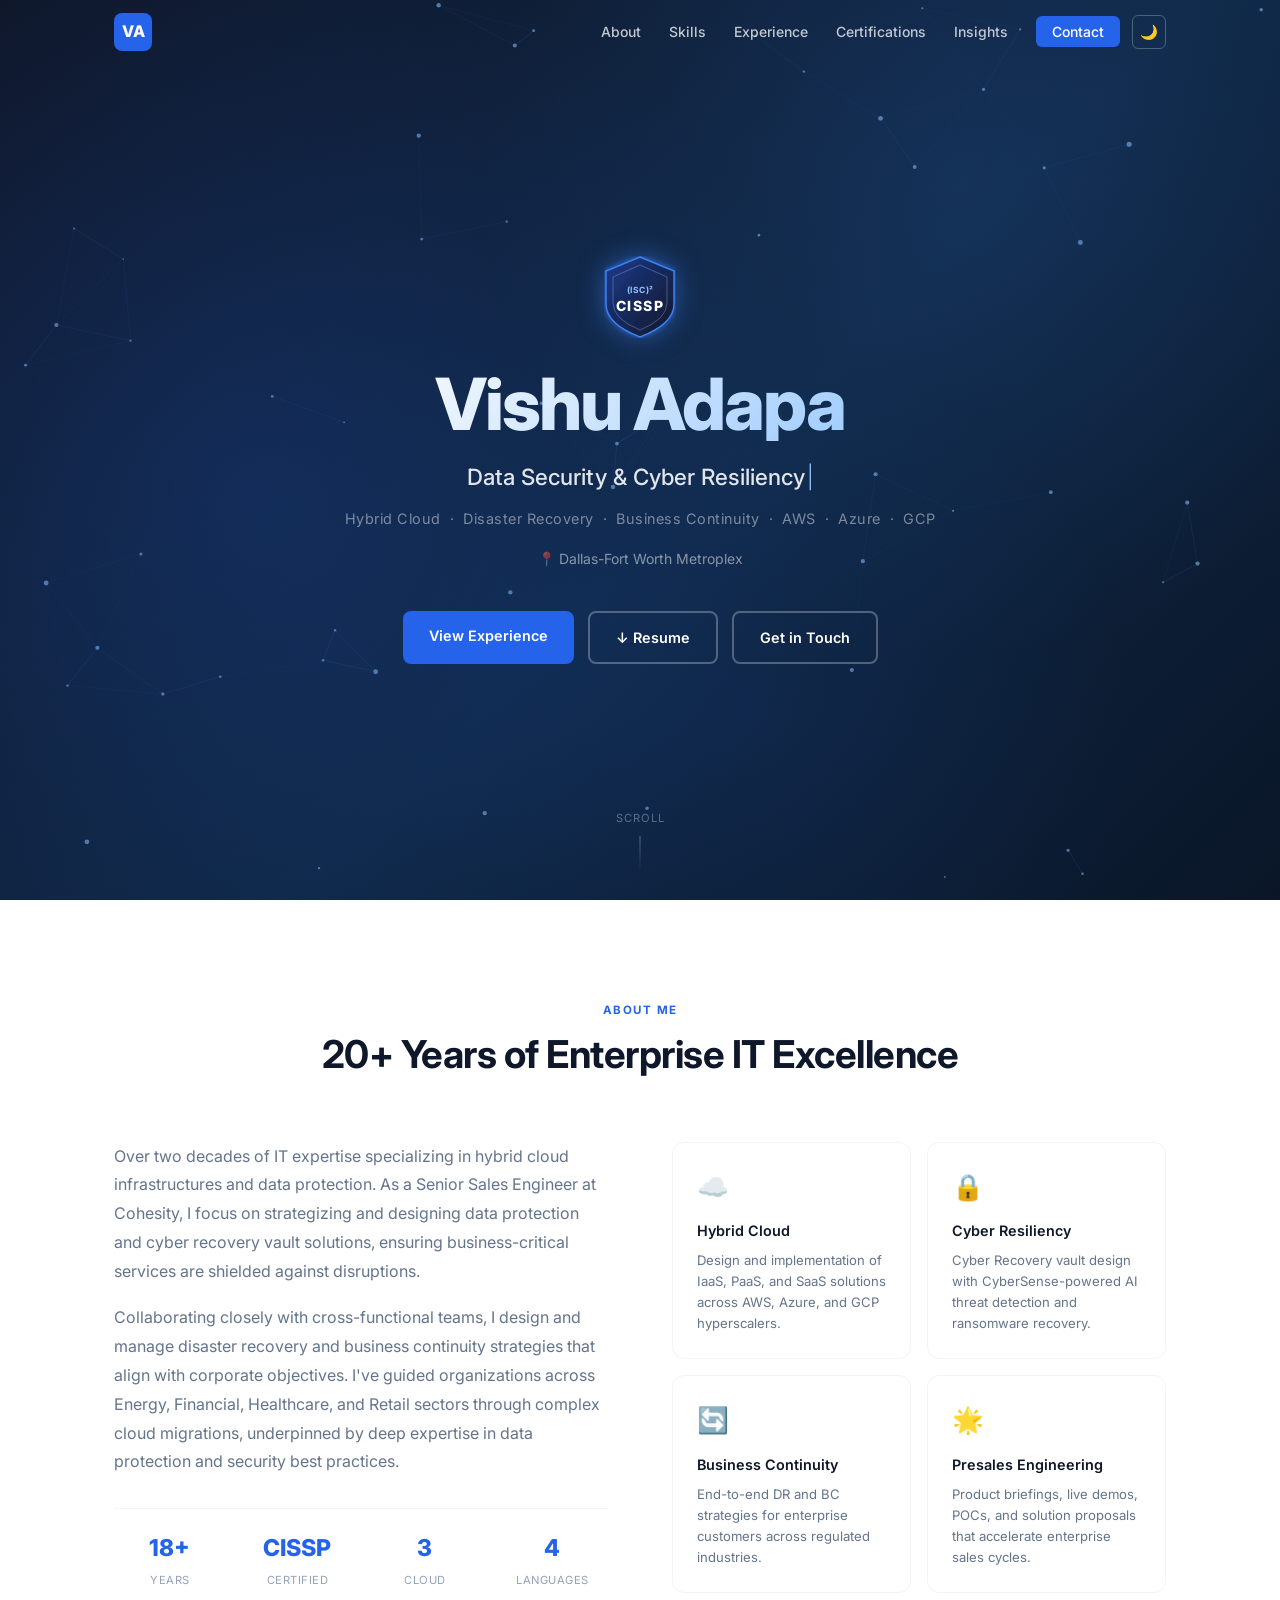
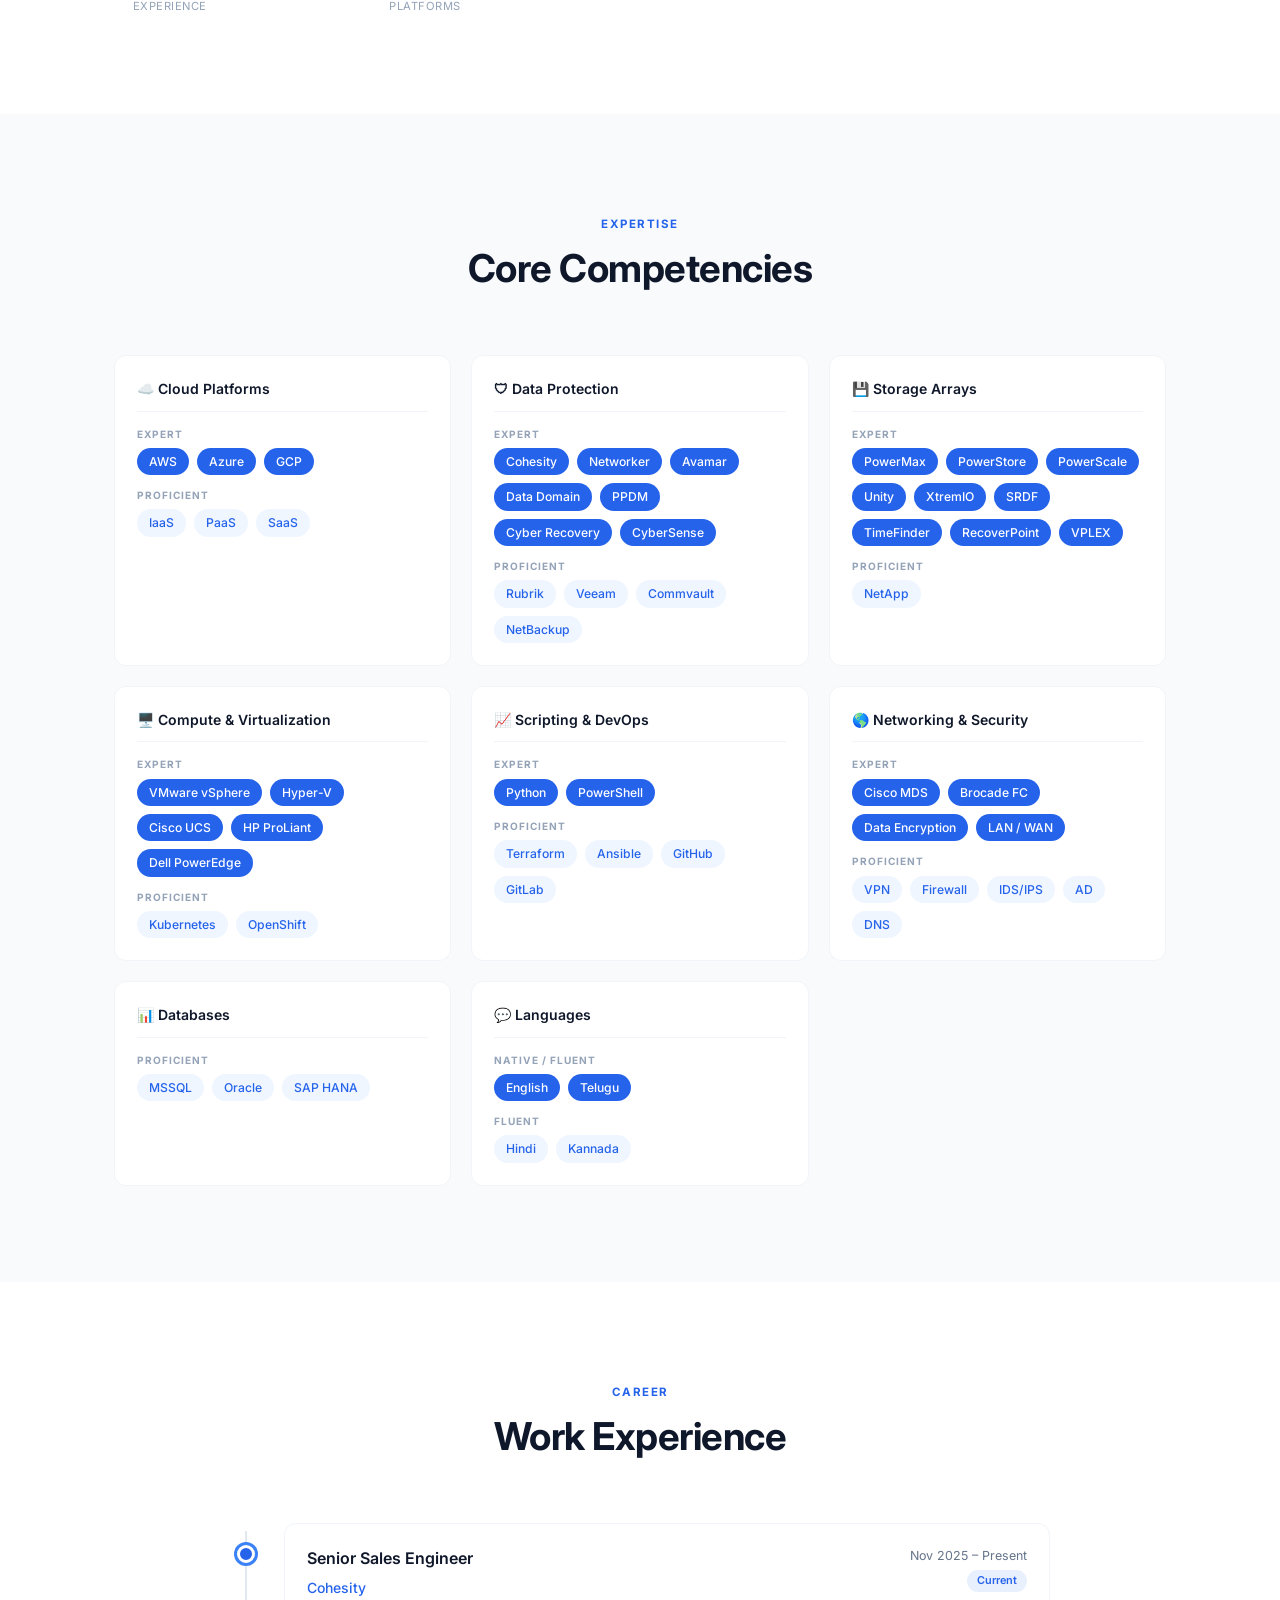
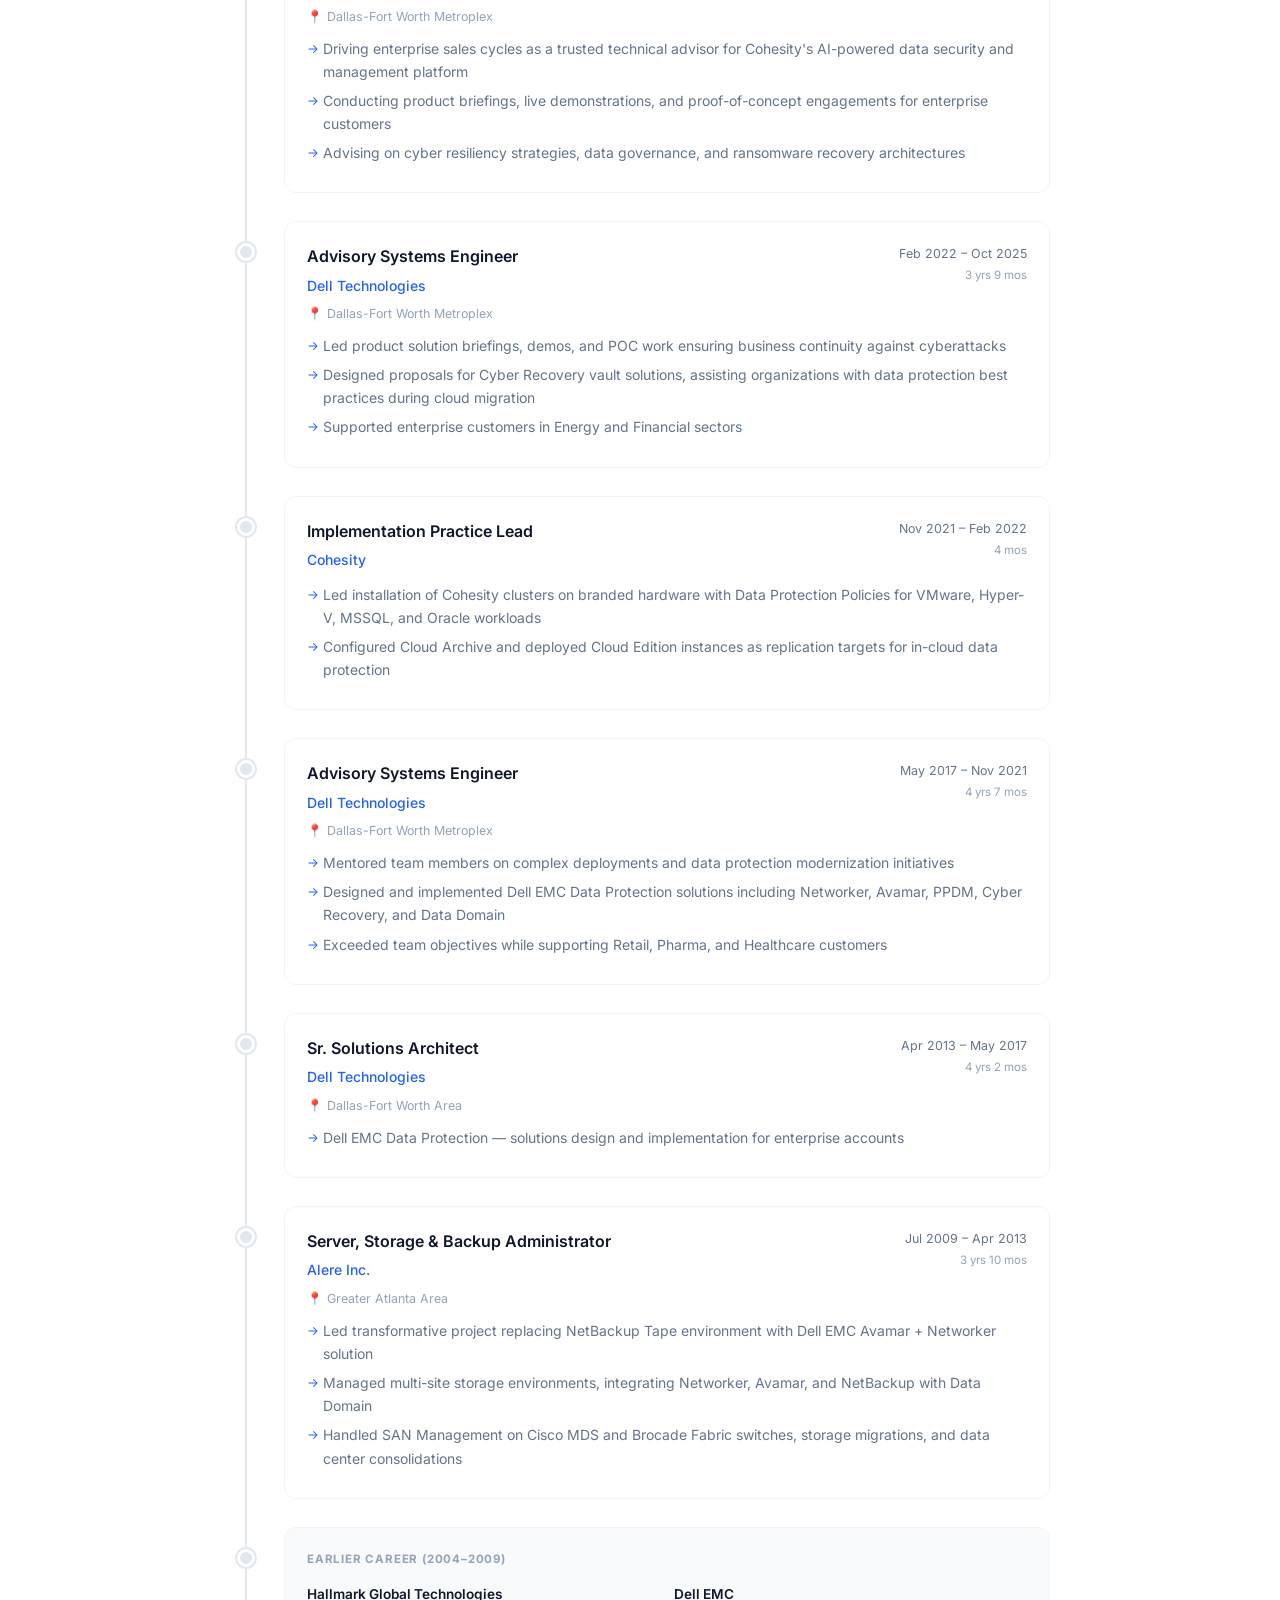
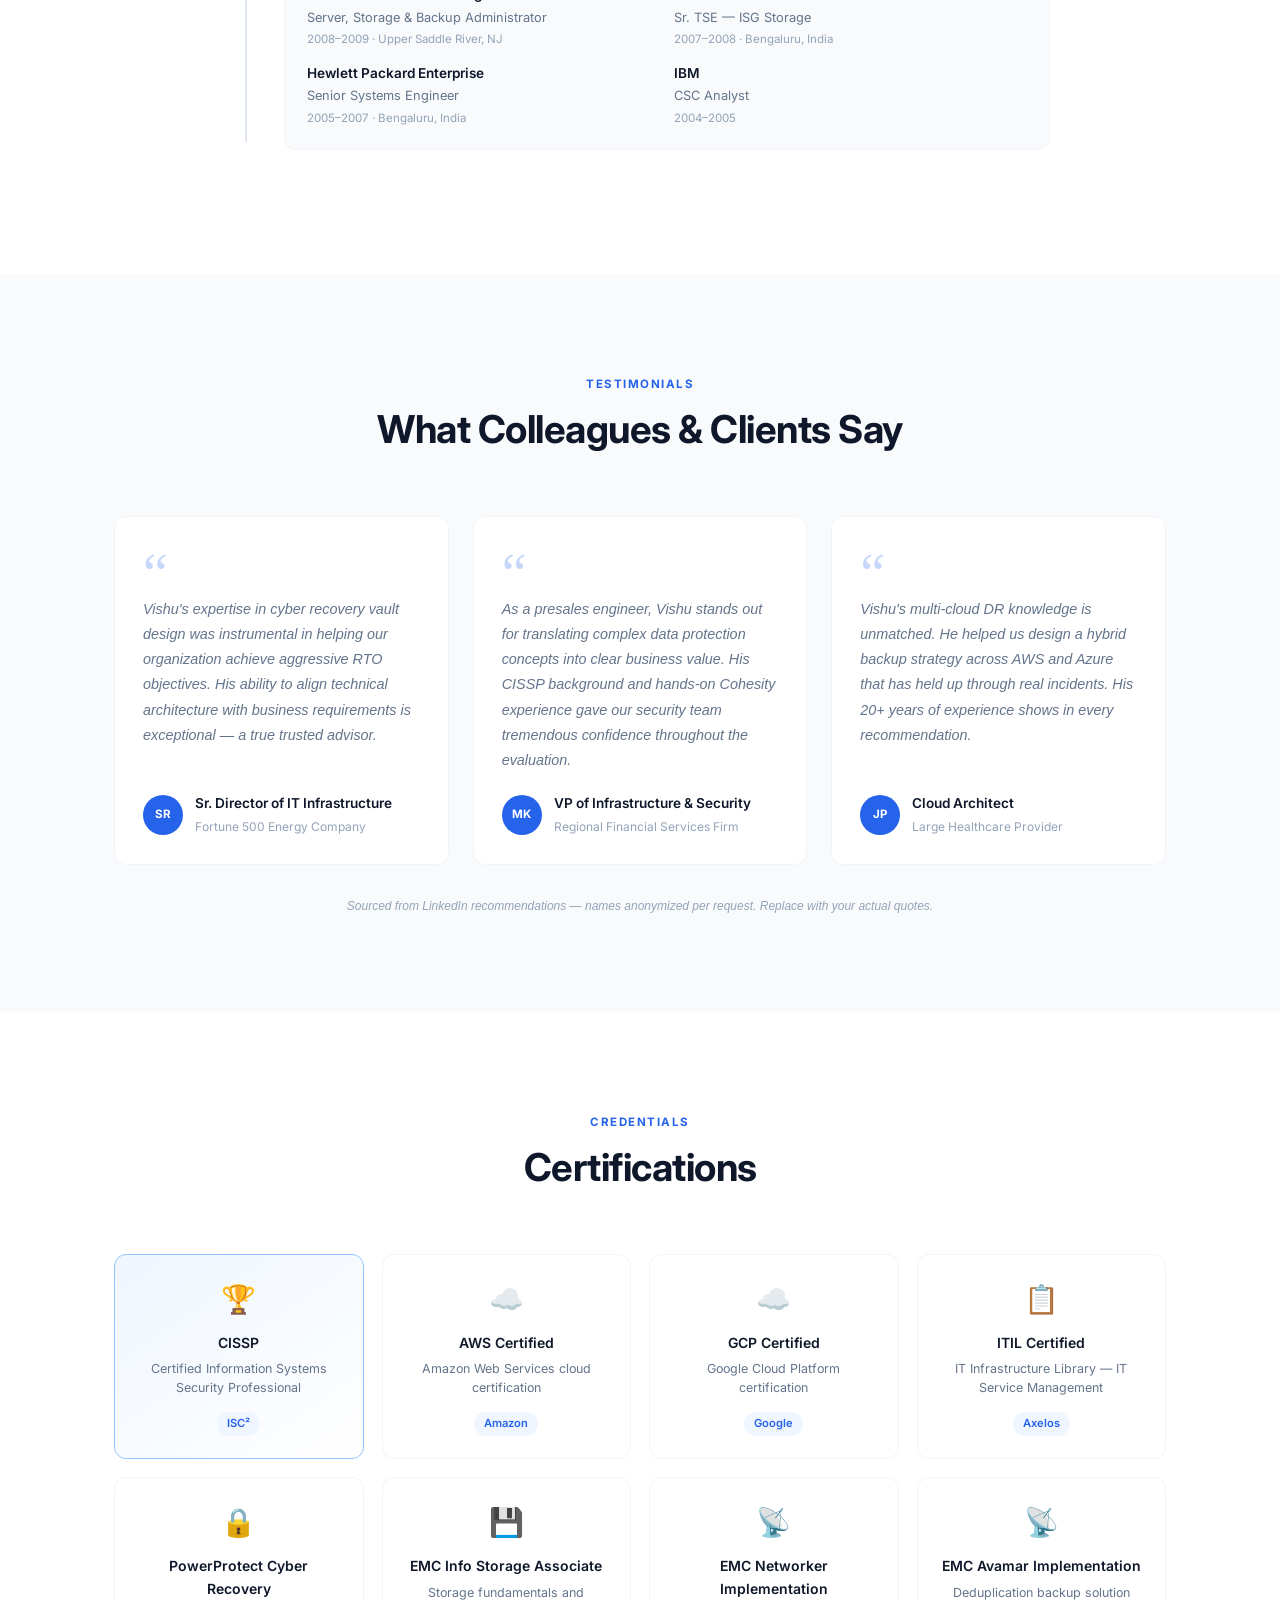
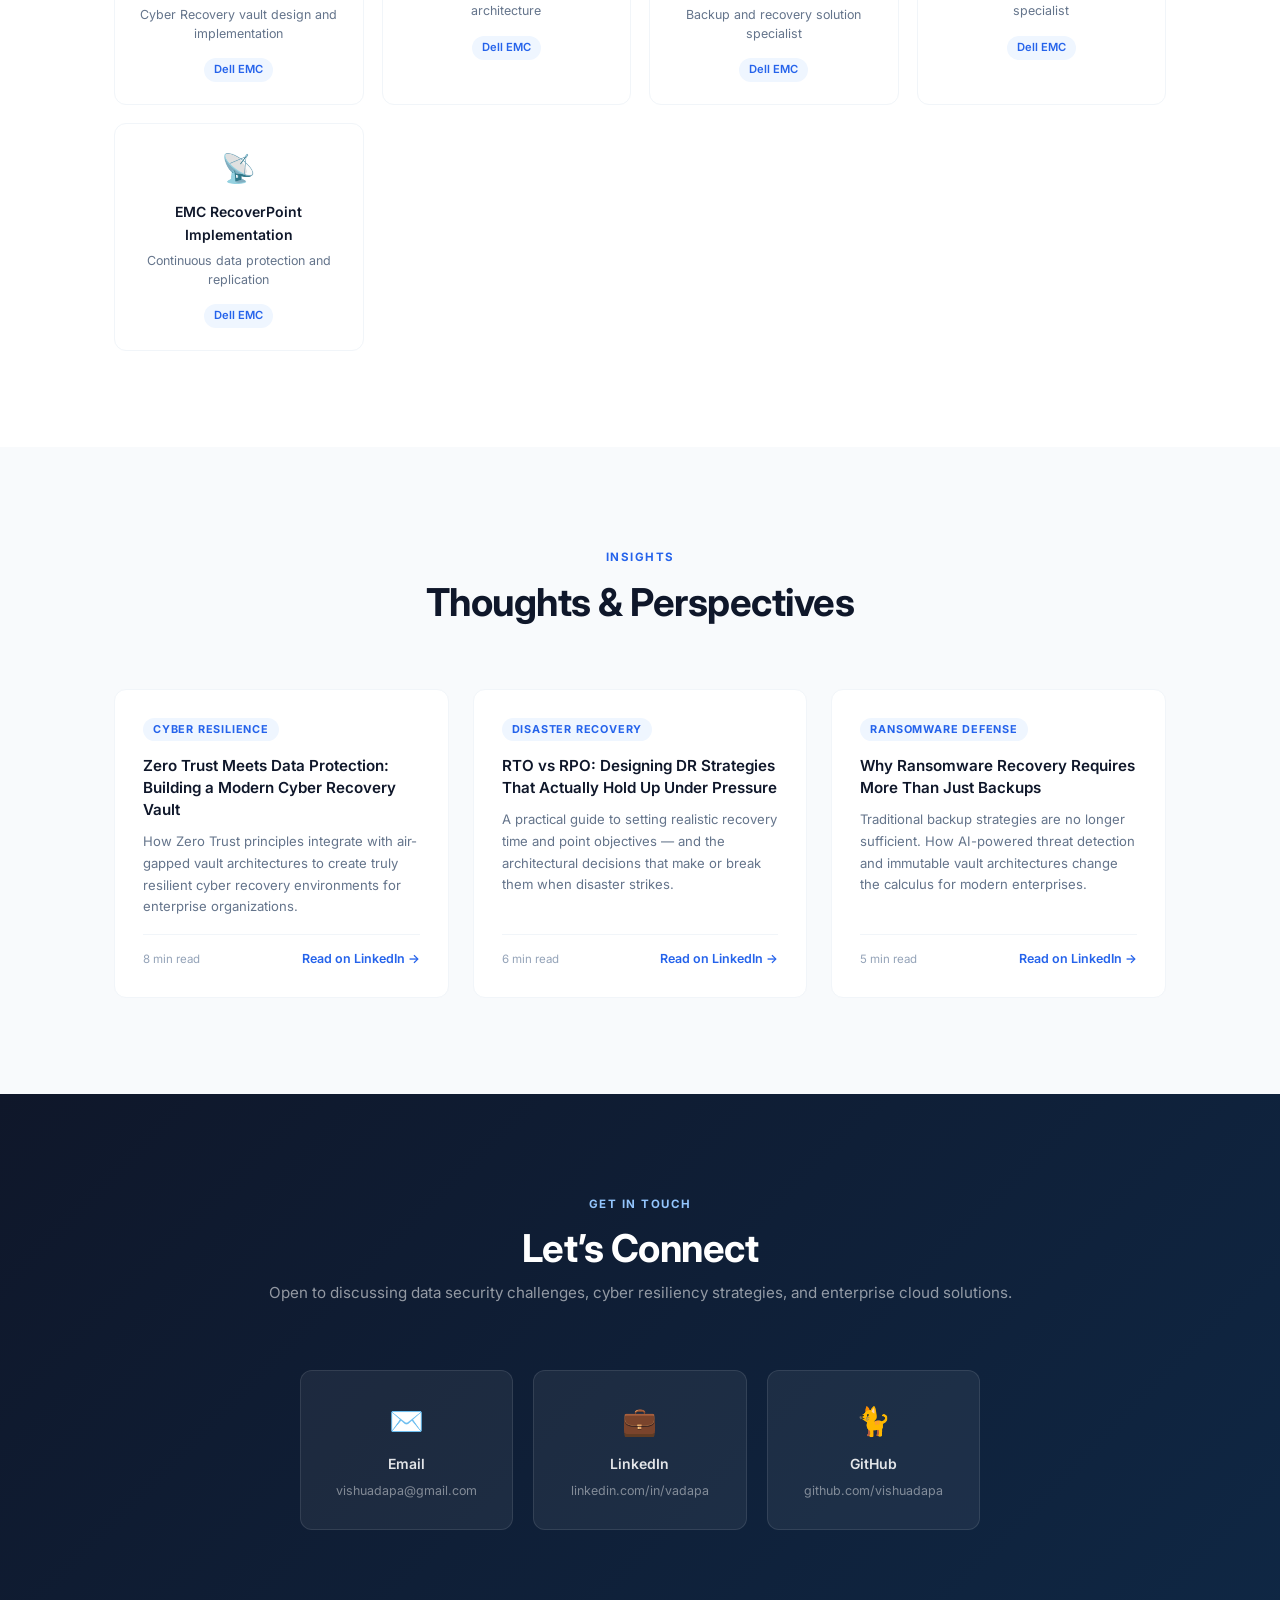
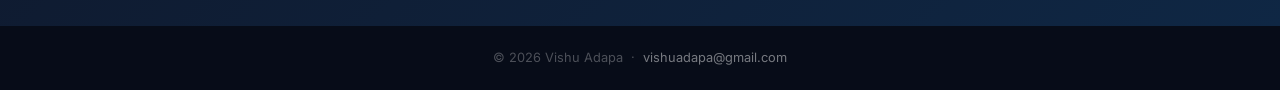
==== commit e29e9b2a: "Add 12 portfolio enhancements: dark mode, testimonials, insights, skills proficiency tiers, language" ====
--- a/index.html
+++ b/index.html
@@ -5,10 +5,26 @@
   <meta name="viewport" content="width=device-width, initial-scale=1.0">
   <meta name="description" content="Vishu Adapa, CISSP — Data Security & Cyber Resiliency Expert. 20+ years in hybrid cloud, disaster recovery, and business continuity across AWS, Azure, and GCP.">
   <title>Vishu Adapa, CISSP | Data Security & Cyber Resiliency Expert</title>
+
+  <!-- Open Graph / Social Sharing -->
+  <meta property="og:type" content="website">
+  <meta property="og:title" content="Vishu Adapa, CISSP | Data Security & Cyber Resiliency Expert">
+  <meta property="og:description" content="20+ years in hybrid cloud, disaster recovery, and business continuity across AWS, Azure, and GCP. Senior Sales Engineer at Cohesity.">
+  <meta property="og:image" content="https://vishuadapa.com/og-image.png">
+  <meta property="og:url" content="https://vishuadapa.com">
+  <meta name="twitter:card" content="summary_large_image">
+  <meta name="twitter:title" content="Vishu Adapa, CISSP | Data Security & Cyber Resiliency Expert">
+  <meta name="twitter:description" content="20+ years in hybrid cloud, disaster recovery, and business continuity across AWS, Azure, and GCP. Senior Sales Engineer at Cohesity.">
+
   <link rel="preconnect" href="https://fonts.googleapis.com">
   <link rel="preconnect" href="https://fonts.gstatic.com" crossorigin>
   <link href="https://fonts.googleapis.com/css2?family=Inter:wght@300;400;500;600;700;800&display=swap" rel="stylesheet">
   <link rel="stylesheet" href="style.css">
+
+  <!-- Prevent dark-mode flash -->
+  <script>
+    (function(){var t=localStorage.getItem('theme')||(matchMedia('(prefers-color-scheme:dark)').matches?'dark':'light');document.documentElement.setAttribute('data-theme',t);})();
+  </script>
 </head>
 <body>
 
@@ -16,16 +32,20 @@
   <nav class="navbar" id="navbar">
     <div class="nav-container">
       <a href="#home" class="nav-logo">VA</a>
-      <button class="nav-toggle" id="navToggle" aria-label="Toggle navigation">
-        <span></span><span></span><span></span>
-      </button>
-      <ul class="nav-links" id="navLinks">
-        <li><a href="#about">About</a></li>
-        <li><a href="#skills">Skills</a></li>
-        <li><a href="#experience">Experience</a></li>
-        <li><a href="#certifications">Certifications</a></li>
-        <li><a href="#contact" class="nav-cta">Contact</a></li>
-      </ul>
+      <div class="nav-right">
+        <ul class="nav-links" id="navLinks">
+          <li><a href="#about">About</a></li>
+          <li><a href="#skills">Skills</a></li>
+          <li><a href="#experience">Experience</a></li>
+          <li><a href="#certifications">Certifications</a></li>
+          <li><a href="#insights">Insights</a></li>
+          <li><a href="#contact" class="nav-cta">Contact</a></li>
+        </ul>
+        <button class="dark-toggle" id="darkToggle" aria-label="Toggle dark mode">&#127769;</button>
+        <button class="nav-toggle" id="navToggle" aria-label="Toggle navigation">
+          <span></span><span></span><span></span>
+        </button>
+      </div>
     </div>
   </nav>
 
@@ -66,6 +86,7 @@
 
       <div class="hero-actions hero-animate" style="--delay:.65s">
         <a href="#experience" class="btn btn-primary">View Experience</a>
+        <a href="resume.pdf" download class="btn btn-outline">&#8595;&nbsp;Resume</a>
         <a href="#contact" class="btn btn-outline">Get in Touch</a>
       </div>
     </div>
@@ -139,61 +160,154 @@
         <h2>Core Competencies</h2>
       </div>
       <div class="skills-grid">
+
         <div class="skill-category fade-in">
           <h3>&#9729;&#65039; Cloud Platforms</h3>
-          <div class="skill-tags">
-            <span>AWS</span><span>Azure</span><span>GCP</span>
-            <span>IaaS</span><span>PaaS</span><span>SaaS</span>
-          </div>
-        </div>
+          <div class="skill-tier">
+            <span class="tier-label">Expert</span>
+            <div class="skill-tags">
+              <span class="level-expert">AWS</span>
+              <span class="level-expert">Azure</span>
+              <span class="level-expert">GCP</span>
+            </div>
+          </div>
+          <div class="skill-tier">
+            <span class="tier-label">Proficient</span>
+            <div class="skill-tags">
+              <span>IaaS</span><span>PaaS</span><span>SaaS</span>
+            </div>
+          </div>
+        </div>
+
         <div class="skill-category fade-in">
           <h3>&#128737; Data Protection</h3>
-          <div class="skill-tags">
-            <span>Cohesity</span><span>Networker</span><span>Avamar</span>
-            <span>Data Domain</span><span>PPDM</span><span>Cyber Recovery</span>
-            <span>CyberSense</span><span>Rubrik</span><span>Veeam</span>
-            <span>Commvault</span><span>NetBackup</span>
-          </div>
-        </div>
+          <div class="skill-tier">
+            <span class="tier-label">Expert</span>
+            <div class="skill-tags">
+              <span class="level-expert">Cohesity</span>
+              <span class="level-expert">Networker</span>
+              <span class="level-expert">Avamar</span>
+              <span class="level-expert">Data Domain</span>
+              <span class="level-expert">PPDM</span>
+              <span class="level-expert">Cyber Recovery</span>
+              <span class="level-expert">CyberSense</span>
+            </div>
+          </div>
+          <div class="skill-tier">
+            <span class="tier-label">Proficient</span>
+            <div class="skill-tags">
+              <span>Rubrik</span><span>Veeam</span><span>Commvault</span><span>NetBackup</span>
+            </div>
+          </div>
+        </div>
+
         <div class="skill-category fade-in">
           <h3>&#128190; Storage Arrays</h3>
-          <div class="skill-tags">
-            <span>PowerMax</span><span>PowerStore</span><span>PowerScale</span>
-            <span>Unity</span><span>XtremIO</span><span>NetApp</span>
-            <span>SRDF</span><span>TimeFinder</span><span>RecoverPoint</span>
-            <span>VPLEX</span>
-          </div>
-        </div>
+          <div class="skill-tier">
+            <span class="tier-label">Expert</span>
+            <div class="skill-tags">
+              <span class="level-expert">PowerMax</span>
+              <span class="level-expert">PowerStore</span>
+              <span class="level-expert">PowerScale</span>
+              <span class="level-expert">Unity</span>
+              <span class="level-expert">XtremIO</span>
+              <span class="level-expert">SRDF</span>
+              <span class="level-expert">TimeFinder</span>
+              <span class="level-expert">RecoverPoint</span>
+              <span class="level-expert">VPLEX</span>
+            </div>
+          </div>
+          <div class="skill-tier">
+            <span class="tier-label">Proficient</span>
+            <div class="skill-tags">
+              <span>NetApp</span>
+            </div>
+          </div>
+        </div>
+
         <div class="skill-category fade-in">
           <h3>&#128421;&#65039; Compute &amp; Virtualization</h3>
-          <div class="skill-tags">
-            <span>VMware vSphere</span><span>Hyper-V</span>
-            <span>Kubernetes</span><span>OpenShift</span>
-            <span>Cisco UCS</span><span>HP Proliant</span><span>Dell PowerEdge</span>
-          </div>
-        </div>
+          <div class="skill-tier">
+            <span class="tier-label">Expert</span>
+            <div class="skill-tags">
+              <span class="level-expert">VMware vSphere</span>
+              <span class="level-expert">Hyper-V</span>
+              <span class="level-expert">Cisco UCS</span>
+              <span class="level-expert">HP ProLiant</span>
+              <span class="level-expert">Dell PowerEdge</span>
+            </div>
+          </div>
+          <div class="skill-tier">
+            <span class="tier-label">Proficient</span>
+            <div class="skill-tags">
+              <span>Kubernetes</span><span>OpenShift</span>
+            </div>
+          </div>
+        </div>
+
         <div class="skill-category fade-in">
           <h3>&#128200; Scripting &amp; DevOps</h3>
-          <div class="skill-tags">
-            <span>Python</span><span>PowerShell</span>
-            <span>Terraform</span><span>Ansible</span>
-            <span>GitHub</span><span>GitLab</span>
-          </div>
-        </div>
+          <div class="skill-tier">
+            <span class="tier-label">Expert</span>
+            <div class="skill-tags">
+              <span class="level-expert">Python</span>
+              <span class="level-expert">PowerShell</span>
+            </div>
+          </div>
+          <div class="skill-tier">
+            <span class="tier-label">Proficient</span>
+            <div class="skill-tags">
+              <span>Terraform</span><span>Ansible</span><span>GitHub</span><span>GitLab</span>
+            </div>
+          </div>
+        </div>
+
         <div class="skill-category fade-in">
           <h3>&#127758; Networking &amp; Security</h3>
-          <div class="skill-tags">
-            <span>Cisco MDS</span><span>Brocade FC</span><span>VPN</span>
-            <span>Firewall</span><span>IDS/IPS</span><span>Data Encryption</span>
-            <span>LAN / WAN</span><span>AD</span><span>DNS</span>
-          </div>
-        </div>
+          <div class="skill-tier">
+            <span class="tier-label">Expert</span>
+            <div class="skill-tags">
+              <span class="level-expert">Cisco MDS</span>
+              <span class="level-expert">Brocade FC</span>
+              <span class="level-expert">Data Encryption</span>
+              <span class="level-expert">LAN / WAN</span>
+            </div>
+          </div>
+          <div class="skill-tier">
+            <span class="tier-label">Proficient</span>
+            <div class="skill-tags">
+              <span>VPN</span><span>Firewall</span><span>IDS/IPS</span><span>AD</span><span>DNS</span>
+            </div>
+          </div>
+        </div>
+
         <div class="skill-category fade-in">
           <h3>&#128202; Databases</h3>
-          <div class="skill-tags">
-            <span>MSSQL</span><span>Oracle</span><span>SAP HANA</span>
-          </div>
-        </div>
+          <div class="skill-tier">
+            <span class="tier-label">Proficient</span>
+            <div class="skill-tags">
+              <span>MSSQL</span><span>Oracle</span><span>SAP HANA</span>
+            </div>
+          </div>
+        </div>
+
+        <div class="skill-category fade-in">
+          <h3>&#128172; Languages</h3>
+          <div class="skill-tier">
+            <span class="tier-label">Native / Fluent</span>
+            <div class="skill-tags">
+              <span class="level-expert">English</span>
+              <span class="level-expert">Telugu</span>
+            </div>
+          </div>
+          <div class="skill-tier">
+            <span class="tier-label">Fluent</span>
+            <div class="skill-tags">
+              <span>Hindi</span><span>Kannada</span>
+            </div>
+          </div>
+        </div>
+
       </div>
     </div>
   </section>
@@ -375,68 +489,161 @@
     </div>
   </section>
 
+  <!-- ===== TESTIMONIALS ===== -->
+  <section class="section section-alt" id="testimonials">
+    <div class="container">
+      <div class="section-header">
+        <span class="section-tag">Testimonials</span>
+        <h2>What Colleagues &amp; Clients Say</h2>
+      </div>
+      <div class="testimonials-grid">
+
+        <div class="testimonial-card fade-in">
+          <div class="testimonial-quote">&ldquo;</div>
+          <p>Vishu's expertise in cyber recovery vault design was instrumental in helping our organization achieve aggressive RTO objectives. His ability to align technical architecture with business requirements is exceptional — a true trusted advisor.</p>
+          <div class="testimonial-author">
+            <div class="author-avatar">SR</div>
+            <div class="author-info">
+              <span class="author-name">Sr. Director of IT Infrastructure</span>
+              <span class="author-title">Fortune 500 Energy Company</span>
+            </div>
+          </div>
+        </div>
+
+        <div class="testimonial-card fade-in">
+          <div class="testimonial-quote">&ldquo;</div>
+          <p>As a presales engineer, Vishu stands out for translating complex data protection concepts into clear business value. His CISSP background and hands-on Cohesity experience gave our security team tremendous confidence throughout the evaluation.</p>
+          <div class="testimonial-author">
+            <div class="author-avatar">MK</div>
+            <div class="author-info">
+              <span class="author-name">VP of Infrastructure &amp; Security</span>
+              <span class="author-title">Regional Financial Services Firm</span>
+            </div>
+          </div>
+        </div>
+
+        <div class="testimonial-card fade-in">
+          <div class="testimonial-quote">&ldquo;</div>
+          <p>Vishu's multi-cloud DR knowledge is unmatched. He helped us design a hybrid backup strategy across AWS and Azure that has held up through real incidents. His 20+ years of experience shows in every recommendation.</p>
+          <div class="testimonial-author">
+            <div class="author-avatar">JP</div>
+            <div class="author-info">
+              <span class="author-name">Cloud Architect</span>
+              <span class="author-title">Large Healthcare Provider</span>
+            </div>
+          </div>
+        </div>
+
+      </div>
+      <p class="testimonials-note">Sourced from LinkedIn recommendations &mdash; names anonymized per request. Replace with your actual quotes.</p>
+    </div>
+  </section>
+
   <!-- ===== CERTIFICATIONS ===== -->
-  <section class="section section-alt" id="certifications">
+  <section class="section" id="certifications">
     <div class="container">
       <div class="section-header">
         <span class="section-tag">Credentials</span>
         <h2>Certifications</h2>
       </div>
       <div class="certs-grid">
-        <div class="cert-card featured fade-in">
+        <a href="https://www.isc2.org/certifications/cissp" target="_blank" rel="noopener noreferrer" class="cert-card featured fade-in">
           <div class="cert-icon">&#127942;</div>
           <h3>CISSP</h3>
           <p>Certified Information Systems Security Professional</p>
           <span class="cert-issuer">ISC&#178;</span>
-        </div>
-        <div class="cert-card fade-in">
+        </a>
+        <a href="https://aws.amazon.com/certification/" target="_blank" rel="noopener noreferrer" class="cert-card fade-in">
           <div class="cert-icon">&#9729;&#65039;</div>
           <h3>AWS Certified</h3>
           <p>Amazon Web Services cloud certification</p>
           <span class="cert-issuer">Amazon</span>
-        </div>
-        <div class="cert-card fade-in">
+        </a>
+        <a href="https://cloud.google.com/certification/" target="_blank" rel="noopener noreferrer" class="cert-card fade-in">
           <div class="cert-icon">&#9729;&#65039;</div>
           <h3>GCP Certified</h3>
           <p>Google Cloud Platform certification</p>
           <span class="cert-issuer">Google</span>
-        </div>
-        <div class="cert-card fade-in">
+        </a>
+        <a href="https://www.axelos.com/certifications/itil-service-management/" target="_blank" rel="noopener noreferrer" class="cert-card fade-in">
           <div class="cert-icon">&#128203;</div>
           <h3>ITIL Certified</h3>
           <p>IT Infrastructure Library — IT Service Management</p>
           <span class="cert-issuer">Axelos</span>
-        </div>
-        <div class="cert-card fade-in">
+        </a>
+        <a href="https://education.delltechnologies.com/" target="_blank" rel="noopener noreferrer" class="cert-card fade-in">
           <div class="cert-icon">&#128274;</div>
           <h3>PowerProtect Cyber Recovery</h3>
           <p>Cyber Recovery vault design and implementation</p>
           <span class="cert-issuer">Dell EMC</span>
-        </div>
-        <div class="cert-card fade-in">
+        </a>
+        <a href="https://education.delltechnologies.com/" target="_blank" rel="noopener noreferrer" class="cert-card fade-in">
           <div class="cert-icon">&#128190;</div>
           <h3>EMC Info Storage Associate</h3>
           <p>Storage fundamentals and architecture</p>
           <span class="cert-issuer">Dell EMC</span>
-        </div>
-        <div class="cert-card fade-in">
+        </a>
+        <a href="https://education.delltechnologies.com/" target="_blank" rel="noopener noreferrer" class="cert-card fade-in">
           <div class="cert-icon">&#128225;</div>
           <h3>EMC Networker Implementation</h3>
           <p>Backup and recovery solution specialist</p>
           <span class="cert-issuer">Dell EMC</span>
-        </div>
-        <div class="cert-card fade-in">
+        </a>
+        <a href="https://education.delltechnologies.com/" target="_blank" rel="noopener noreferrer" class="cert-card fade-in">
           <div class="cert-icon">&#128225;</div>
           <h3>EMC Avamar Implementation</h3>
           <p>Deduplication backup solution specialist</p>
           <span class="cert-issuer">Dell EMC</span>
-        </div>
-        <div class="cert-card fade-in">
+        </a>
+        <a href="https://education.delltechnologies.com/" target="_blank" rel="noopener noreferrer" class="cert-card fade-in">
           <div class="cert-icon">&#128225;</div>
           <h3>EMC RecoverPoint Implementation</h3>
           <p>Continuous data protection and replication</p>
           <span class="cert-issuer">Dell EMC</span>
-        </div>
+        </a>
+      </div>
+    </div>
+  </section>
+
+  <!-- ===== INSIGHTS ===== -->
+  <section class="section section-alt" id="insights">
+    <div class="container">
+      <div class="section-header">
+        <span class="section-tag">Insights</span>
+        <h2>Thoughts &amp; Perspectives</h2>
+      </div>
+      <div class="insights-grid">
+
+        <article class="insight-card fade-in">
+          <span class="insight-tag">Cyber Resilience</span>
+          <h3>Zero Trust Meets Data Protection: Building a Modern Cyber Recovery Vault</h3>
+          <p>How Zero Trust principles integrate with air-gapped vault architectures to create truly resilient cyber recovery environments for enterprise organizations.</p>
+          <div class="insight-footer">
+            <span class="insight-read">8 min read</span>
+            <a href="https://www.linkedin.com/in/vadapa" target="_blank" rel="noopener noreferrer" class="insight-link">Read on LinkedIn &rarr;</a>
+          </div>
+        </article>
+
+        <article class="insight-card fade-in">
+          <span class="insight-tag">Disaster Recovery</span>
+          <h3>RTO vs RPO: Designing DR Strategies That Actually Hold Up Under Pressure</h3>
+          <p>A practical guide to setting realistic recovery time and point objectives — and the architectural decisions that make or break them when disaster strikes.</p>
+          <div class="insight-footer">
+            <span class="insight-read">6 min read</span>
+            <a href="https://www.linkedin.com/in/vadapa" target="_blank" rel="noopener noreferrer" class="insight-link">Read on LinkedIn &rarr;</a>
+          </div>
+        </article>
+
+        <article class="insight-card fade-in">
+          <span class="insight-tag">Ransomware Defense</span>
+          <h3>Why Ransomware Recovery Requires More Than Just Backups</h3>
+          <p>Traditional backup strategies are no longer sufficient. How AI-powered threat detection and immutable vault architectures change the calculus for modern enterprises.</p>
+          <div class="insight-footer">
+            <span class="insight-read">5 min read</span>
+            <a href="https://www.linkedin.com/in/vadapa" target="_blank" rel="noopener noreferrer" class="insight-link">Read on LinkedIn &rarr;</a>
+          </div>
+        </article>
+
       </div>
     </div>
   </section>
@@ -476,6 +683,9 @@
     </div>
   </footer>
 
+  <!-- Back to top -->
+  <button class="back-to-top" id="backToTop" aria-label="Scroll to top">&#8593;</button>
+
   <script src="script.js"></script>
 </body>
 </html>
--- a/style.css
+++ b/style.css
@@ -23,7 +23,80 @@
   --shadow-sm: 0 1px 3px rgba(0,0,0,.08);
   --shadow-md: 0 4px 12px rgba(0,0,0,.1);
   --shadow-lg: 0 10px 24px rgba(0,0,0,.12);
-}
+
+  /* Dark mode tokens (light defaults) */
+  --bg:         #ffffff;
+  --bg-alt:     #f8fafc;
+  --card-bg:    #ffffff;
+  --card-border:#f1f5f9;
+  --text-body:  #334155;
+  --text-muted: #64748b;
+  --text-faint: #94a3b8;
+  --text-heading:#0f172a;
+  --divider:    #f1f5f9;
+}
+
+/* === Dark Mode Overrides === */
+[data-theme="dark"] {
+  --bg:         #0d1117;
+  --bg-alt:     #111827;
+  --card-bg:    #161b22;
+  --card-border:rgba(255,255,255,.08);
+  --text-body:  #c9d1d9;
+  --text-muted: #8b949e;
+  --text-faint: #6e7681;
+  --text-heading:#e6edf3;
+  --divider:    rgba(255,255,255,.08);
+}
+[data-theme="dark"] body              { background: var(--bg); color: var(--text-body); }
+[data-theme="dark"] .section-alt      { background: var(--bg-alt); }
+[data-theme="dark"] .section-header h2 { color: var(--text-heading); }
+[data-theme="dark"] .about-text p     { color: var(--text-muted); }
+[data-theme="dark"] .about-stats      { border-top-color: var(--divider); }
+[data-theme="dark"] .highlight-card,
+[data-theme="dark"] .skill-category,
+[data-theme="dark"] .timeline-card,
+[data-theme="dark"] .testimonial-card,
+[data-theme="dark"] .insight-card     { background: var(--card-bg); border-color: var(--card-border); }
+[data-theme="dark"] .highlight-card h3,
+[data-theme="dark"] .skill-category h3,
+[data-theme="dark"] .timeline-header h3,
+[data-theme="dark"] .insight-card h3,
+[data-theme="dark"] .earlier-company,
+[data-theme="dark"] .author-name      { color: var(--text-heading); }
+[data-theme="dark"] .highlight-card p,
+[data-theme="dark"] .timeline-bullets li,
+[data-theme="dark"] .testimonial-card p,
+[data-theme="dark"] .insight-card p,
+[data-theme="dark"] .earlier-position { color: var(--text-muted); }
+[data-theme="dark"] .skill-category h3 { border-bottom-color: var(--divider); }
+[data-theme="dark"] .tier-label,
+[data-theme="dark"] .timeline-date,
+[data-theme="dark"] .timeline-location,
+[data-theme="dark"] .timeline-duration,
+[data-theme="dark"] .earlier-dates,
+[data-theme="dark"] .author-title,
+[data-theme="dark"] .testimonials-note,
+[data-theme="dark"] .insight-read     { color: var(--text-faint); }
+[data-theme="dark"] .insight-footer   { border-top-color: var(--divider); }
+[data-theme="dark"] a.cert-card,
+[data-theme="dark"] .cert-card        { background: var(--card-bg); border-color: var(--card-border); }
+[data-theme="dark"] .cert-card h3     { color: var(--text-heading); }
+[data-theme="dark"] .cert-card p      { color: var(--text-muted); }
+[data-theme="dark"] .cert-card.featured {
+  background: linear-gradient(145deg, #1c2d4a, #161b22);
+  border-color: #1d4ed8;
+}
+[data-theme="dark"] .earlier-card     { background: var(--bg); }
+[data-theme="dark"] .timeline::before { background: var(--divider); }
+[data-theme="dark"] .timeline-dot     { background: #30363d; border-color: var(--bg); box-shadow: 0 0 0 2px #30363d; }
+[data-theme="dark"] .navbar.scrolled  { background: rgba(13,17,23,.96); }
+[data-theme="dark"] .footer           { background: #010409; }
+[data-theme="dark"] .footer p,
+[data-theme="dark"] .footer a         { color: rgba(255,255,255,.35); }
+[data-theme="dark"] .highlight-card:hover,
+[data-theme="dark"] .timeline-card:hover,
+[data-theme="dark"] .insight-card:hover { box-shadow: 0 4px 12px rgba(0,0,0,.4); }
 
 html { scroll-behavior: smooth; }
 
@@ -74,6 +147,11 @@
   letter-spacing: -0.5px;
   flex-shrink: 0;
 }
+.nav-right {
+  display: flex;
+  align-items: center;
+  gap: 12px;
+}
 .nav-links {
   display: flex;
   align-items: center;
@@ -86,8 +164,18 @@
   font-size: .875rem;
   font-weight: 500;
   transition: color .2s;
+  position: relative;
 }
 .nav-links a:hover { color: var(--white); }
+.nav-links a.active { color: var(--white); }
+.nav-links a.active::after {
+  content: '';
+  position: absolute;
+  bottom: -4px; left: 0;
+  width: 100%; height: 2px;
+  background: var(--blue-light);
+  border-radius: 1px;
+}
 .nav-cta {
   background: var(--blue) !important;
   color: var(--white) !important;
@@ -95,6 +183,29 @@
   border-radius: 6px;
 }
 .nav-cta:hover { background: var(--blue-light) !important; }
+.nav-cta.active::after { display: none; }
+
+/* Dark mode toggle */
+.dark-toggle {
+  background: none;
+  border: 1px solid rgba(255,255,255,.25);
+  border-radius: 6px;
+  color: var(--white);
+  width: 34px; height: 34px;
+  cursor: pointer;
+  font-size: .9rem;
+  display: flex;
+  align-items: center;
+  justify-content: center;
+  transition: border-color .2s, background .2s;
+  padding: 0;
+  flex-shrink: 0;
+  line-height: 1;
+}
+.dark-toggle:hover {
+  border-color: rgba(255,255,255,.55);
+  background: rgba(255,255,255,.06);
+}
 
 .nav-toggle {
   display: none;
@@ -123,7 +234,6 @@
   overflow: hidden;
   padding: 100px 0 80px;
 }
-/* Particle canvas sits behind everything */
 .hero-particles {
   position: absolute;
   inset: 0;
@@ -365,6 +475,17 @@
   padding-bottom: 10px;
   border-bottom: 1px solid var(--gray-100);
 }
+.skill-tier { margin-bottom: 12px; }
+.skill-tier:last-child { margin-bottom: 0; }
+.tier-label {
+  display: block;
+  font-size: .63rem;
+  font-weight: 700;
+  letter-spacing: 1px;
+  text-transform: uppercase;
+  color: var(--gray-400);
+  margin-bottom: 6px;
+}
 .skill-tags { display: flex; flex-wrap: wrap; gap: 8px; }
 .skill-tags span {
   background: var(--blue-pale);
@@ -374,6 +495,10 @@
   padding: 4px 12px;
   border-radius: 100px;
   white-space: nowrap;
+}
+.skill-tags span.level-expert {
+  background: var(--blue);
+  color: var(--white);
 }
 
 /* === TIMELINE === */
@@ -461,11 +586,72 @@
 .earlier-position { font-size: .8rem; color: var(--gray-500); }
 .earlier-dates { font-size: .72rem; color: var(--gray-400); }
 
+/* === TESTIMONIALS === */
+.testimonials-grid {
+  display: grid;
+  grid-template-columns: repeat(auto-fill, minmax(300px, 1fr));
+  gap: 24px;
+}
+.testimonial-card {
+  background: var(--white);
+  border: 1px solid var(--gray-100);
+  border-radius: var(--radius);
+  padding: 28px;
+  display: flex;
+  flex-direction: column;
+}
+.testimonial-quote {
+  font-size: 3.5rem;
+  line-height: 1;
+  color: var(--blue);
+  font-family: Georgia, serif;
+  margin-bottom: -4px;
+  opacity: .25;
+}
+.testimonial-card p {
+  font-size: .9rem;
+  color: var(--gray-500);
+  line-height: 1.75;
+  font-style: italic;
+  flex: 1;
+  margin-bottom: 20px;
+}
+.testimonial-author {
+  display: flex;
+  align-items: center;
+  gap: 12px;
+}
+.author-avatar {
+  width: 40px; height: 40px;
+  border-radius: 50%;
+  background: var(--blue);
+  color: var(--white);
+  display: flex; align-items: center; justify-content: center;
+  font-size: .72rem;
+  font-weight: 700;
+  flex-shrink: 0;
+  letter-spacing: .5px;
+}
+.author-info { display: flex; flex-direction: column; gap: 2px; }
+.author-name { font-size: .85rem; font-weight: 600; color: var(--navy); }
+.author-title { font-size: .75rem; color: var(--gray-400); }
+.testimonials-note {
+  text-align: center;
+  font-size: .75rem;
+  color: var(--gray-400);
+  margin-top: 32px;
+  font-style: italic;
+}
+
 /* === CERTIFICATIONS === */
 .certs-grid {
   display: grid;
   grid-template-columns: repeat(auto-fill, minmax(210px, 1fr));
   gap: 18px;
+}
+a.cert-card {
+  text-decoration: none;
+  display: block;
 }
 .cert-card {
   background: var(--white);
@@ -490,6 +676,66 @@
   background: var(--blue-pale);
   padding: 3px 10px; border-radius: 100px;
 }
+
+/* === INSIGHTS === */
+.insights-grid {
+  display: grid;
+  grid-template-columns: repeat(auto-fill, minmax(300px, 1fr));
+  gap: 24px;
+}
+.insight-card {
+  background: var(--white);
+  border: 1px solid var(--gray-100);
+  border-radius: var(--radius);
+  padding: 28px;
+  display: flex;
+  flex-direction: column;
+  transition: box-shadow .2s, transform .2s;
+}
+.insight-card:hover { box-shadow: var(--shadow-md); transform: translateY(-2px); }
+.insight-tag {
+  display: inline-block;
+  font-size: .68rem;
+  font-weight: 700;
+  text-transform: uppercase;
+  letter-spacing: .8px;
+  color: var(--blue);
+  background: var(--blue-pale);
+  padding: 3px 10px;
+  border-radius: 100px;
+  margin-bottom: 14px;
+  align-self: flex-start;
+}
+.insight-card h3 {
+  font-size: .95rem;
+  font-weight: 600;
+  color: var(--navy);
+  margin-bottom: 10px;
+  line-height: 1.45;
+}
+.insight-card p {
+  font-size: .82rem;
+  color: var(--gray-500);
+  line-height: 1.65;
+  flex: 1;
+  margin-bottom: 16px;
+}
+.insight-footer {
+  display: flex;
+  align-items: center;
+  justify-content: space-between;
+  padding-top: 14px;
+  border-top: 1px solid var(--gray-100);
+}
+.insight-read { font-size: .72rem; color: var(--gray-400); }
+.insight-link {
+  font-size: .78rem;
+  font-weight: 600;
+  color: var(--blue);
+  text-decoration: none;
+  transition: color .2s;
+}
+.insight-link:hover { color: var(--blue-light); }
 
 /* === CONTACT === */
 .contact-section {
@@ -540,6 +786,38 @@
 .footer p { font-size: .8rem; color: rgba(255,255,255,.28); }
 .footer a { color: rgba(255,255,255,.45); text-decoration: none; }
 .footer a:hover { color: rgba(255,255,255,.75); }
+
+/* === BACK TO TOP === */
+.back-to-top {
+  position: fixed;
+  bottom: 28px;
+  right: 24px;
+  width: 40px; height: 40px;
+  background: var(--blue);
+  color: var(--white);
+  border: none;
+  border-radius: 8px;
+  font-size: 1.1rem;
+  cursor: pointer;
+  display: flex;
+  align-items: center;
+  justify-content: center;
+  opacity: 0;
+  pointer-events: none;
+  transform: translateY(8px);
+  transition: opacity .25s, transform .25s, background .2s;
+  z-index: 90;
+  box-shadow: var(--shadow-md);
+}
+.back-to-top.visible {
+  opacity: 1;
+  pointer-events: auto;
+  transform: translateY(0);
+}
+.back-to-top:hover {
+  background: var(--blue-light);
+  transform: translateY(-2px);
+}
 
 /* === SCROLL FADE-IN ANIMATION === */
 .fade-in {
@@ -578,14 +856,38 @@
   .timeline-meta { text-align: left; }
   .section { padding: 64px 0; }
   .section-header { margin-bottom: 40px; }
+  .testimonials-grid,
+  .insights-grid { grid-template-columns: 1fr; }
 }
 @media (max-width: 480px) {
   .hero-actions { flex-direction: column; align-items: center; }
   .btn { width: 100%; max-width: 260px; text-align: center; }
   .about-highlights { grid-template-columns: 1fr; }
   .certs-grid { grid-template-columns: 1fr 1fr; }
+  .back-to-top { right: 16px; bottom: 20px; }
 }
 @media (max-width: 360px) {
   .certs-grid { grid-template-columns: 1fr; }
   .about-stats  { grid-template-columns: repeat(2, 1fr); }
 }
+
+/* === PREFERS REDUCED MOTION === */
+@media (prefers-reduced-motion: reduce) {
+  *, *::before, *::after {
+    animation-duration: .01ms !important;
+    animation-iteration-count: 1 !important;
+    transition-duration: .01ms !important;
+  }
+  .hero-particles { display: none; }
+  .hero-animate {
+    opacity: 1;
+    transform: none;
+    animation: none;
+  }
+  .fade-in {
+    opacity: 1;
+    transform: none;
+    transition: none;
+  }
+  .cissp-shield { animation: none; }
+}
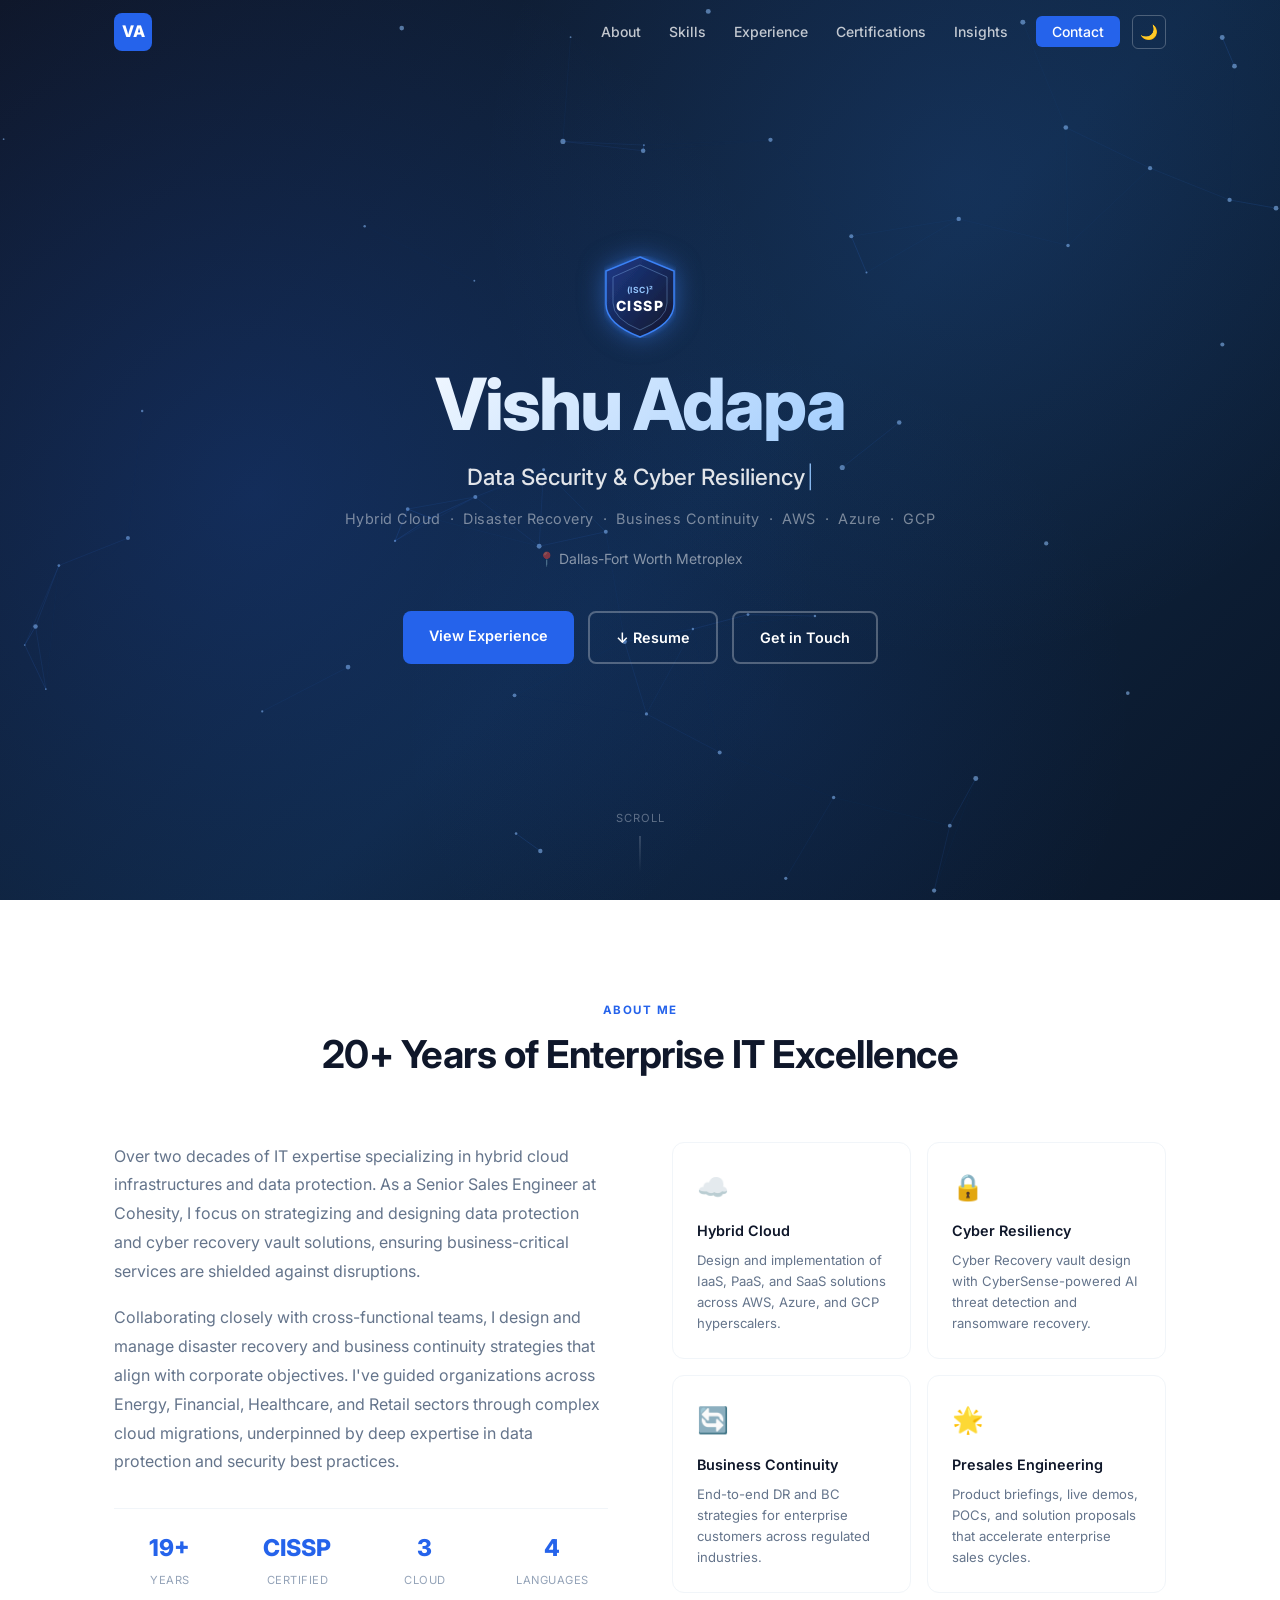
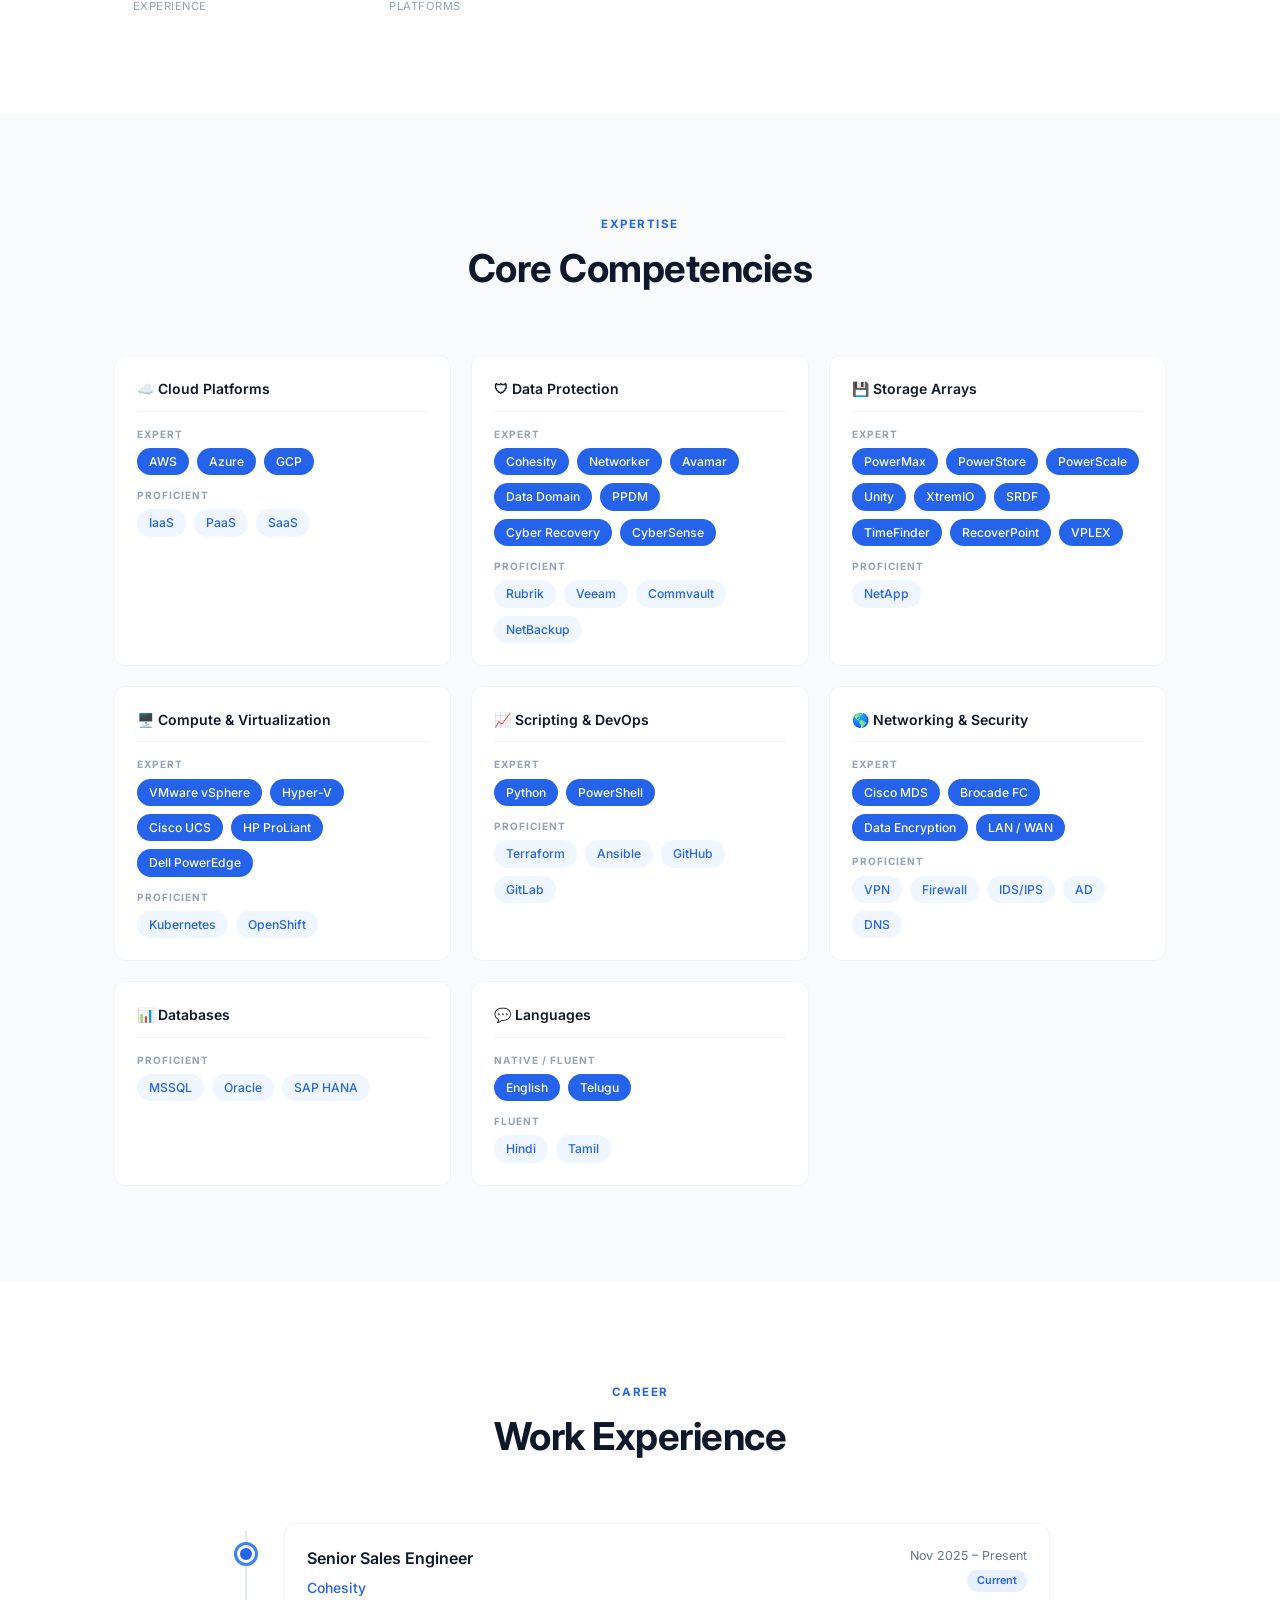
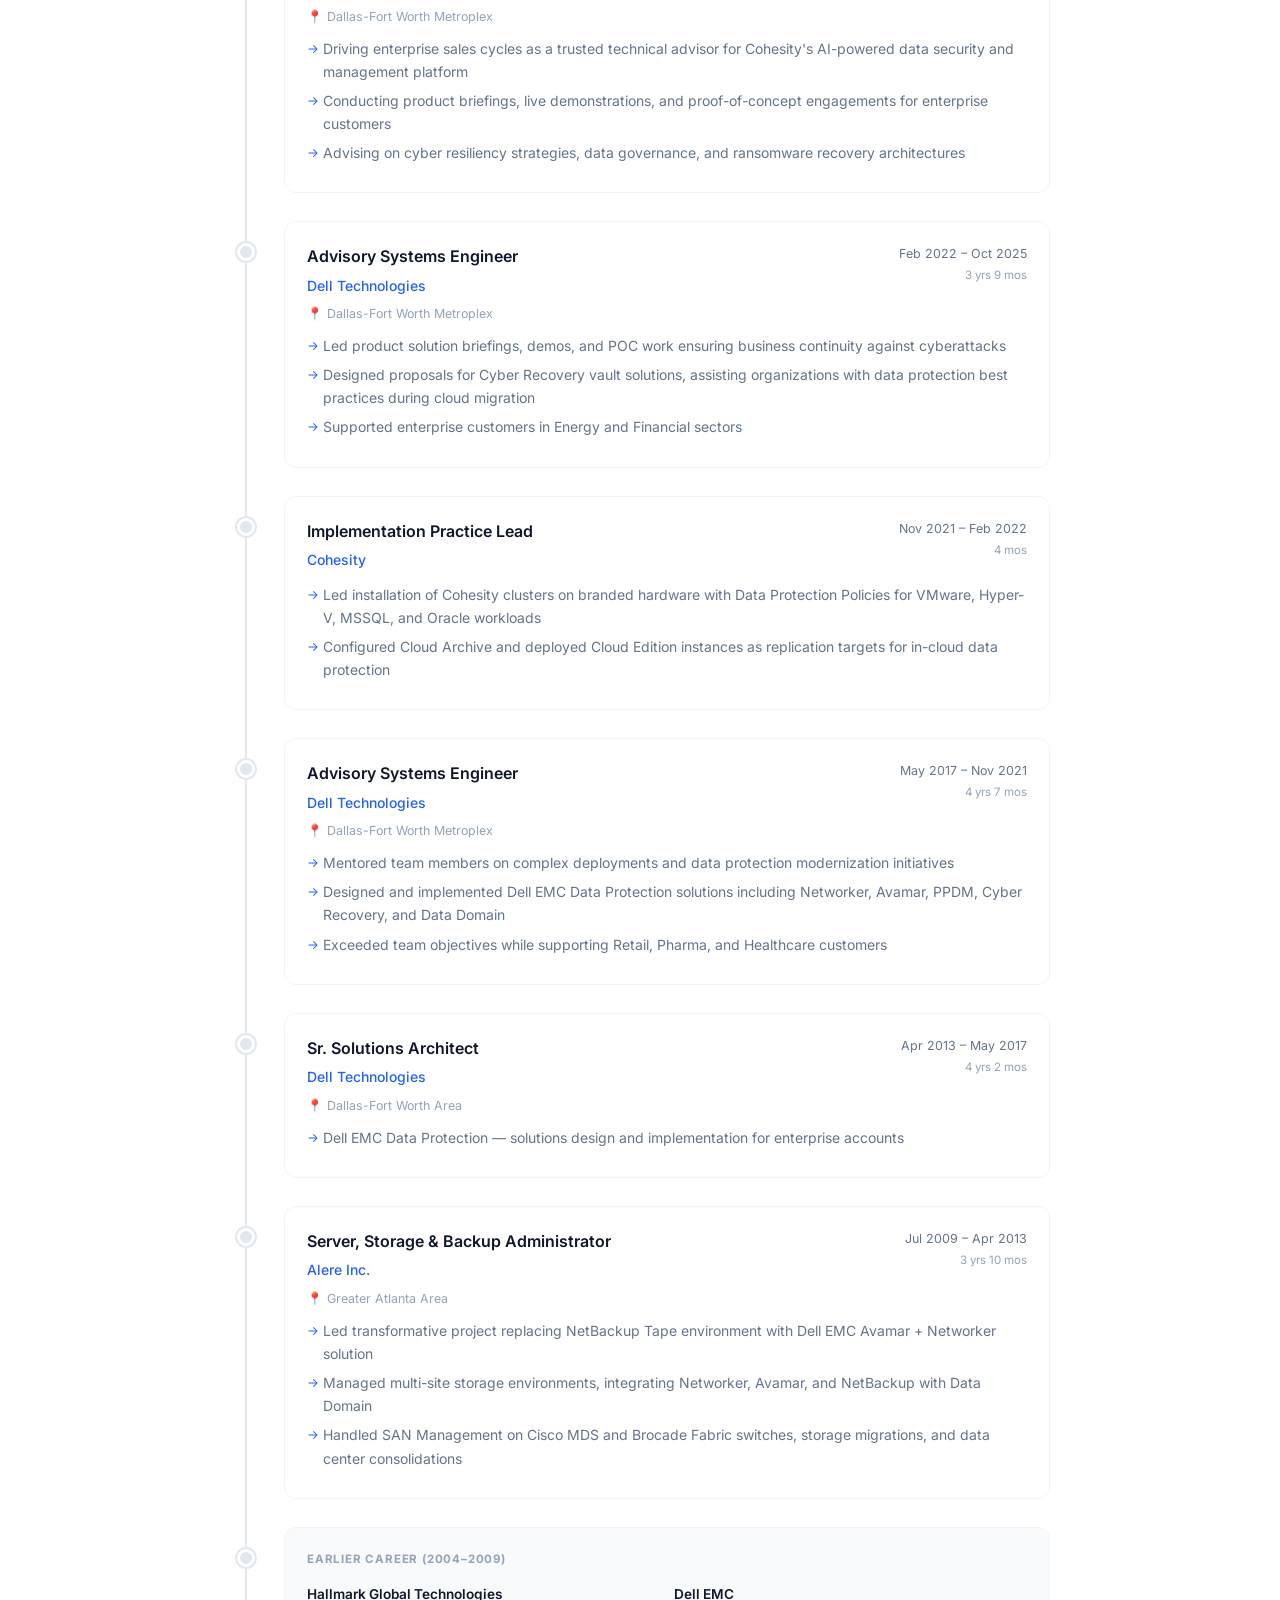
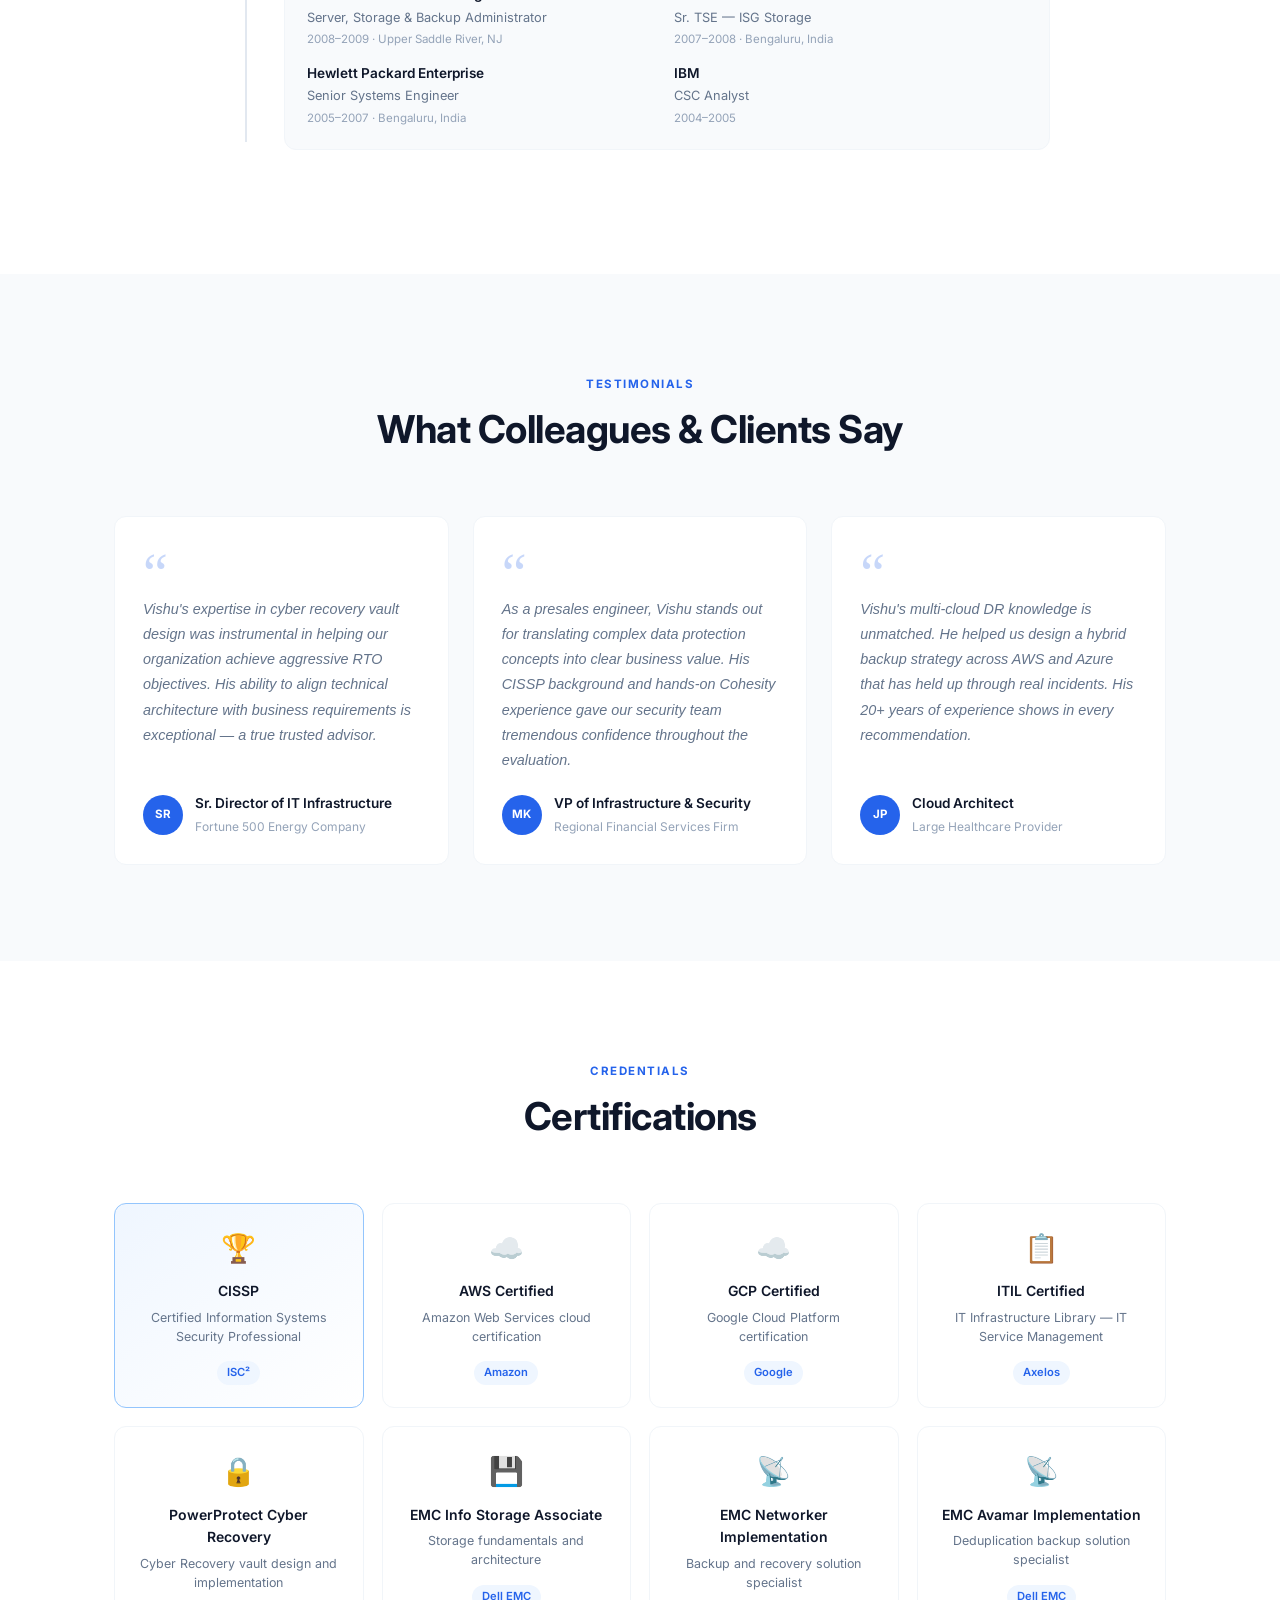
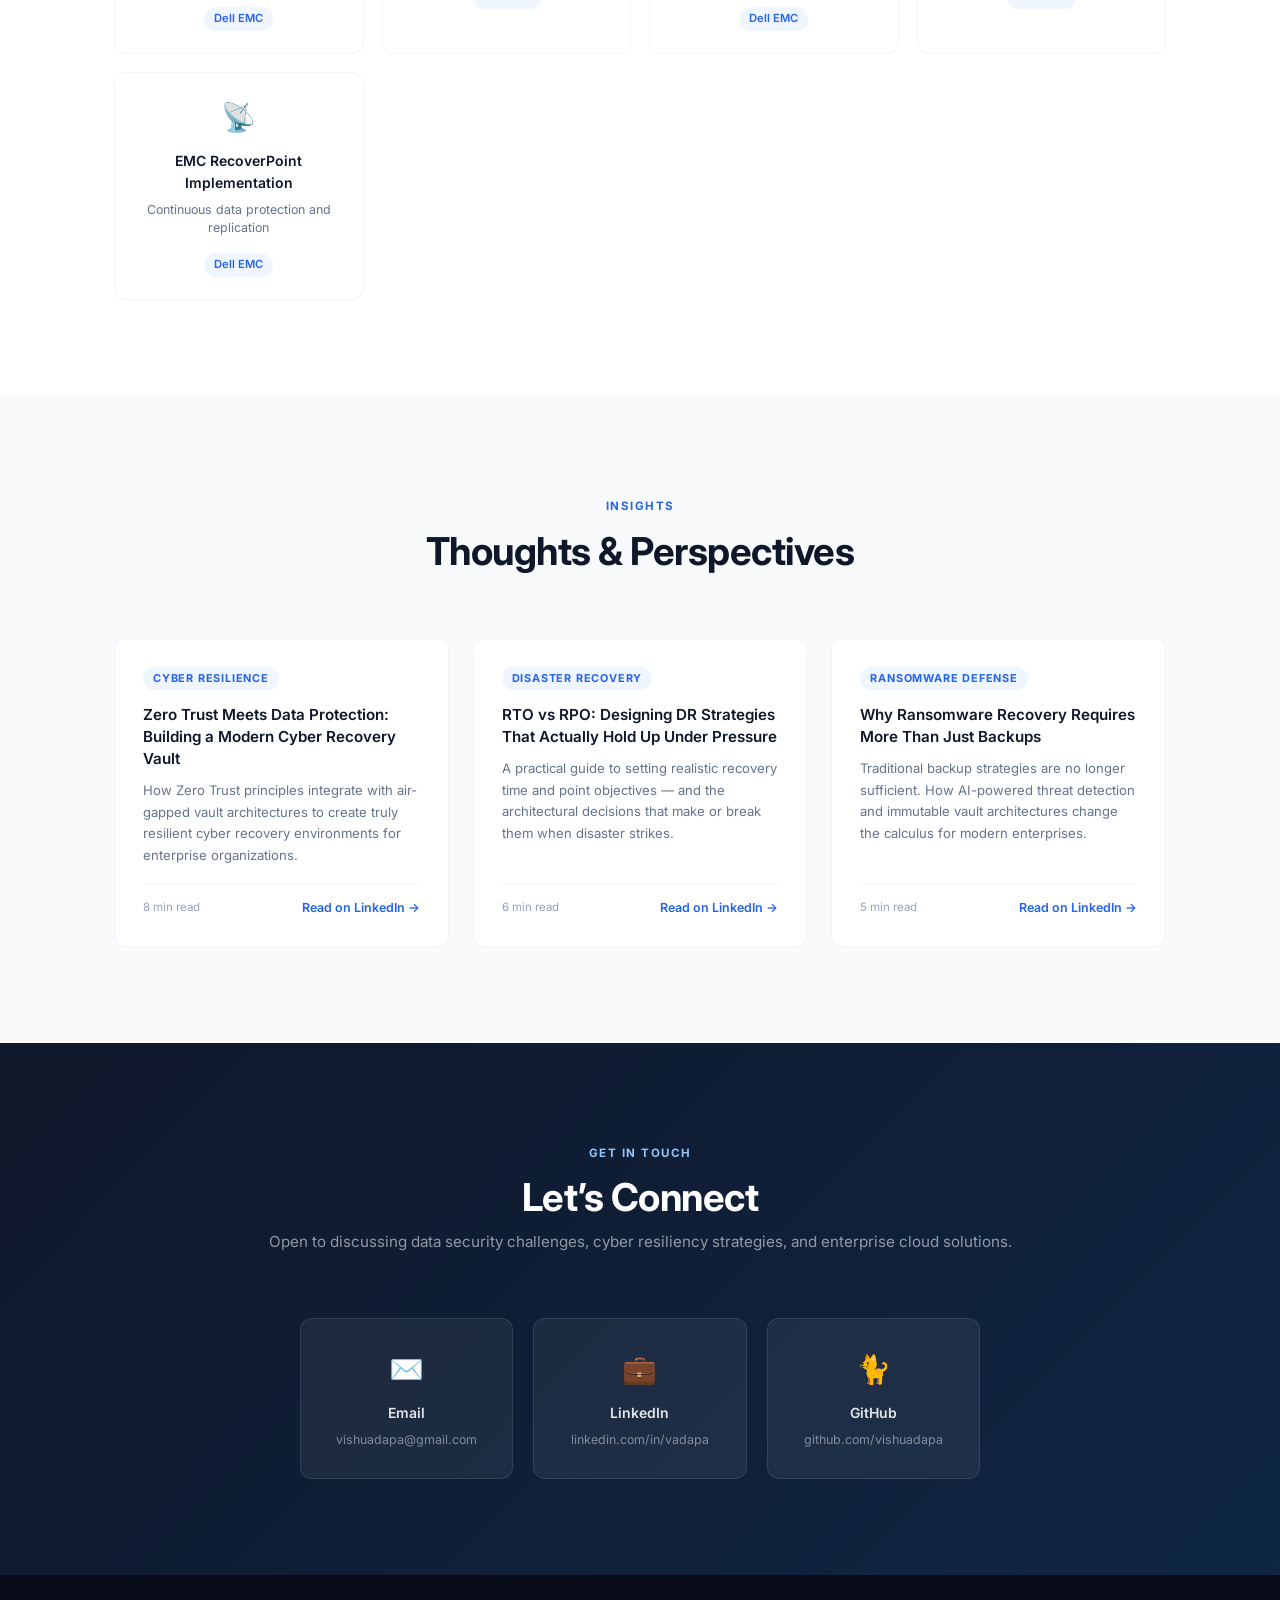
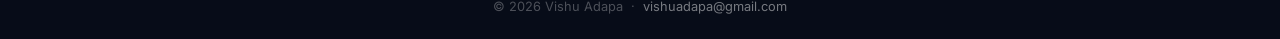
==== commit 3886de0c: "Update languages to Tamil and fix testimonials section markup Co-Authored-By: Claude Sonnet 4.6 <nor" ====
--- a/index.html
+++ b/index.html
@@ -303,7 +303,7 @@
           <div class="skill-tier">
             <span class="tier-label">Fluent</span>
             <div class="skill-tags">
-              <span>Hindi</span><span>Kannada</span>
+              <span>Hindi</span><span>Tamil</span>
             </div>
           </div>
         </div>
@@ -534,9 +534,7 @@
           </div>
         </div>
 
-      </div>
-      <p class="testimonials-note">Sourced from LinkedIn recommendations &mdash; names anonymized per request. Replace with your actual quotes.</p>
-    </div>
+      
   </section>
 
   <!-- ===== CERTIFICATIONS ===== -->
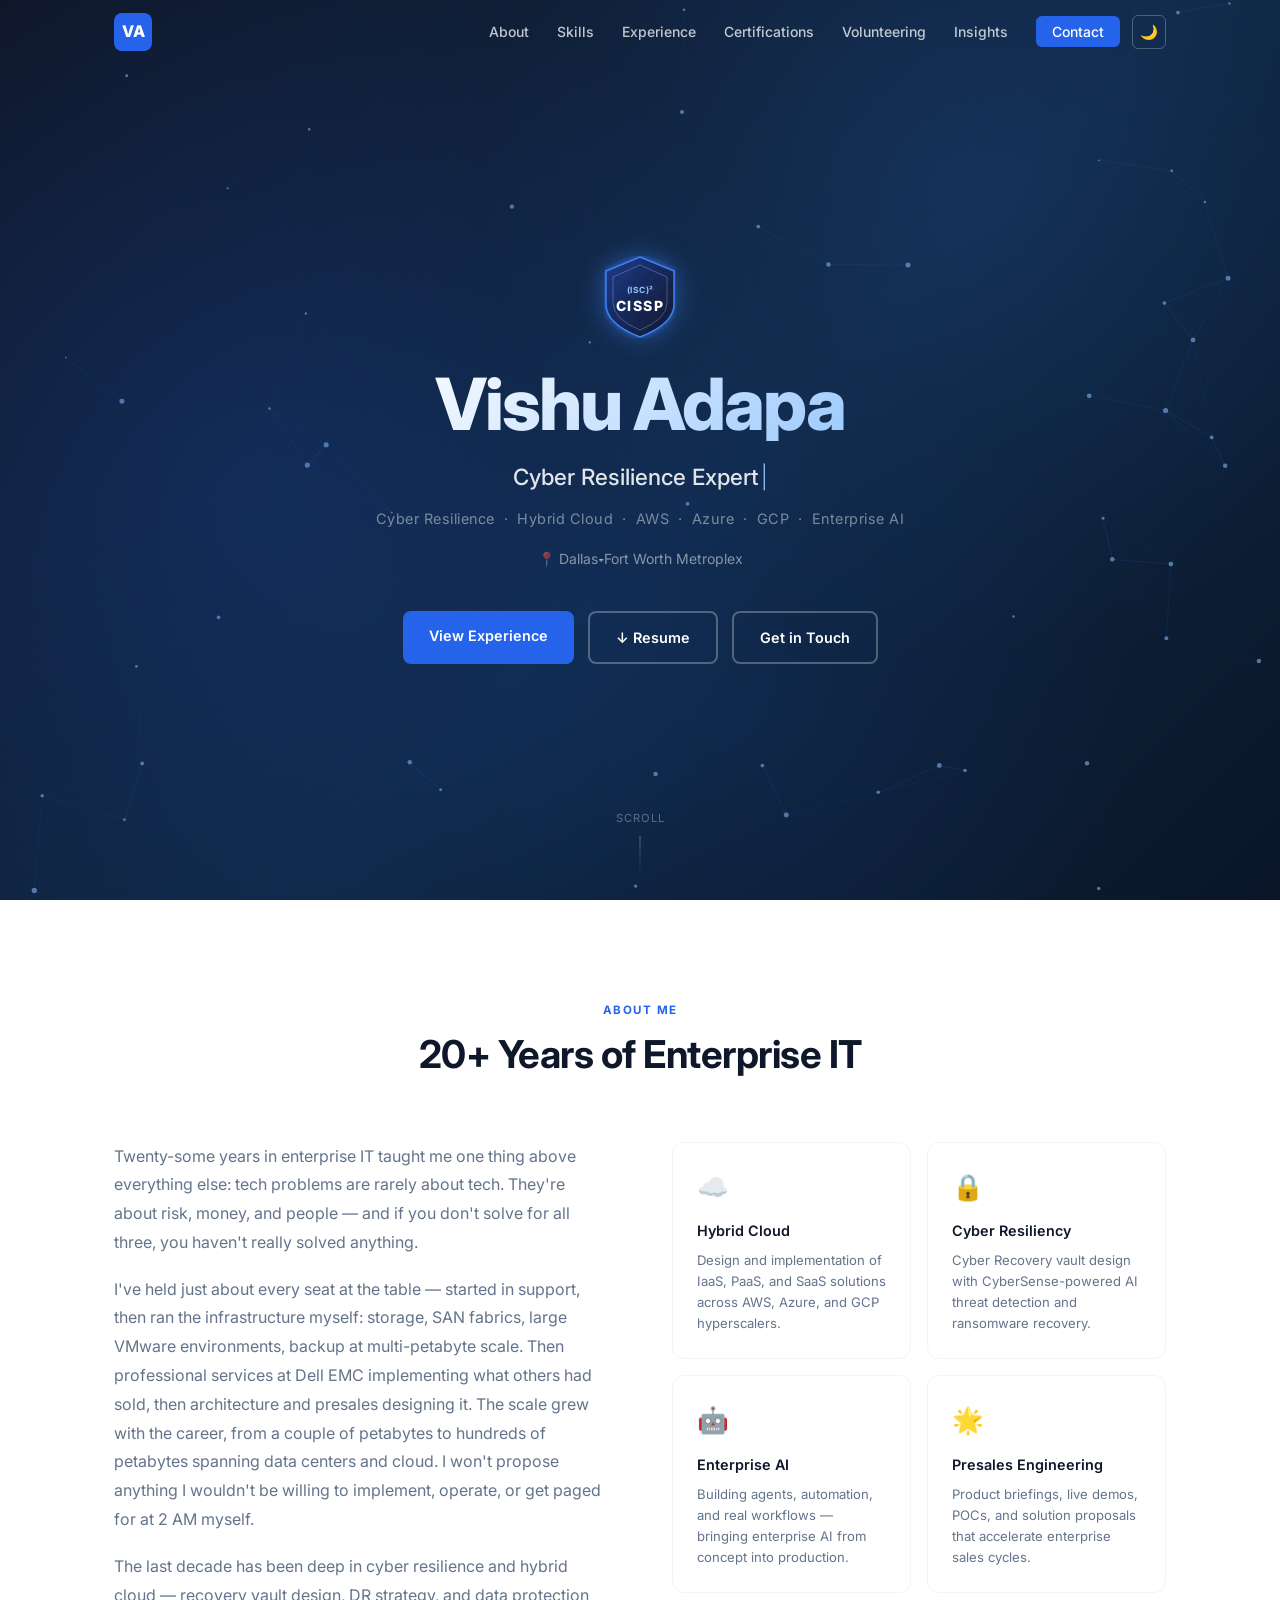
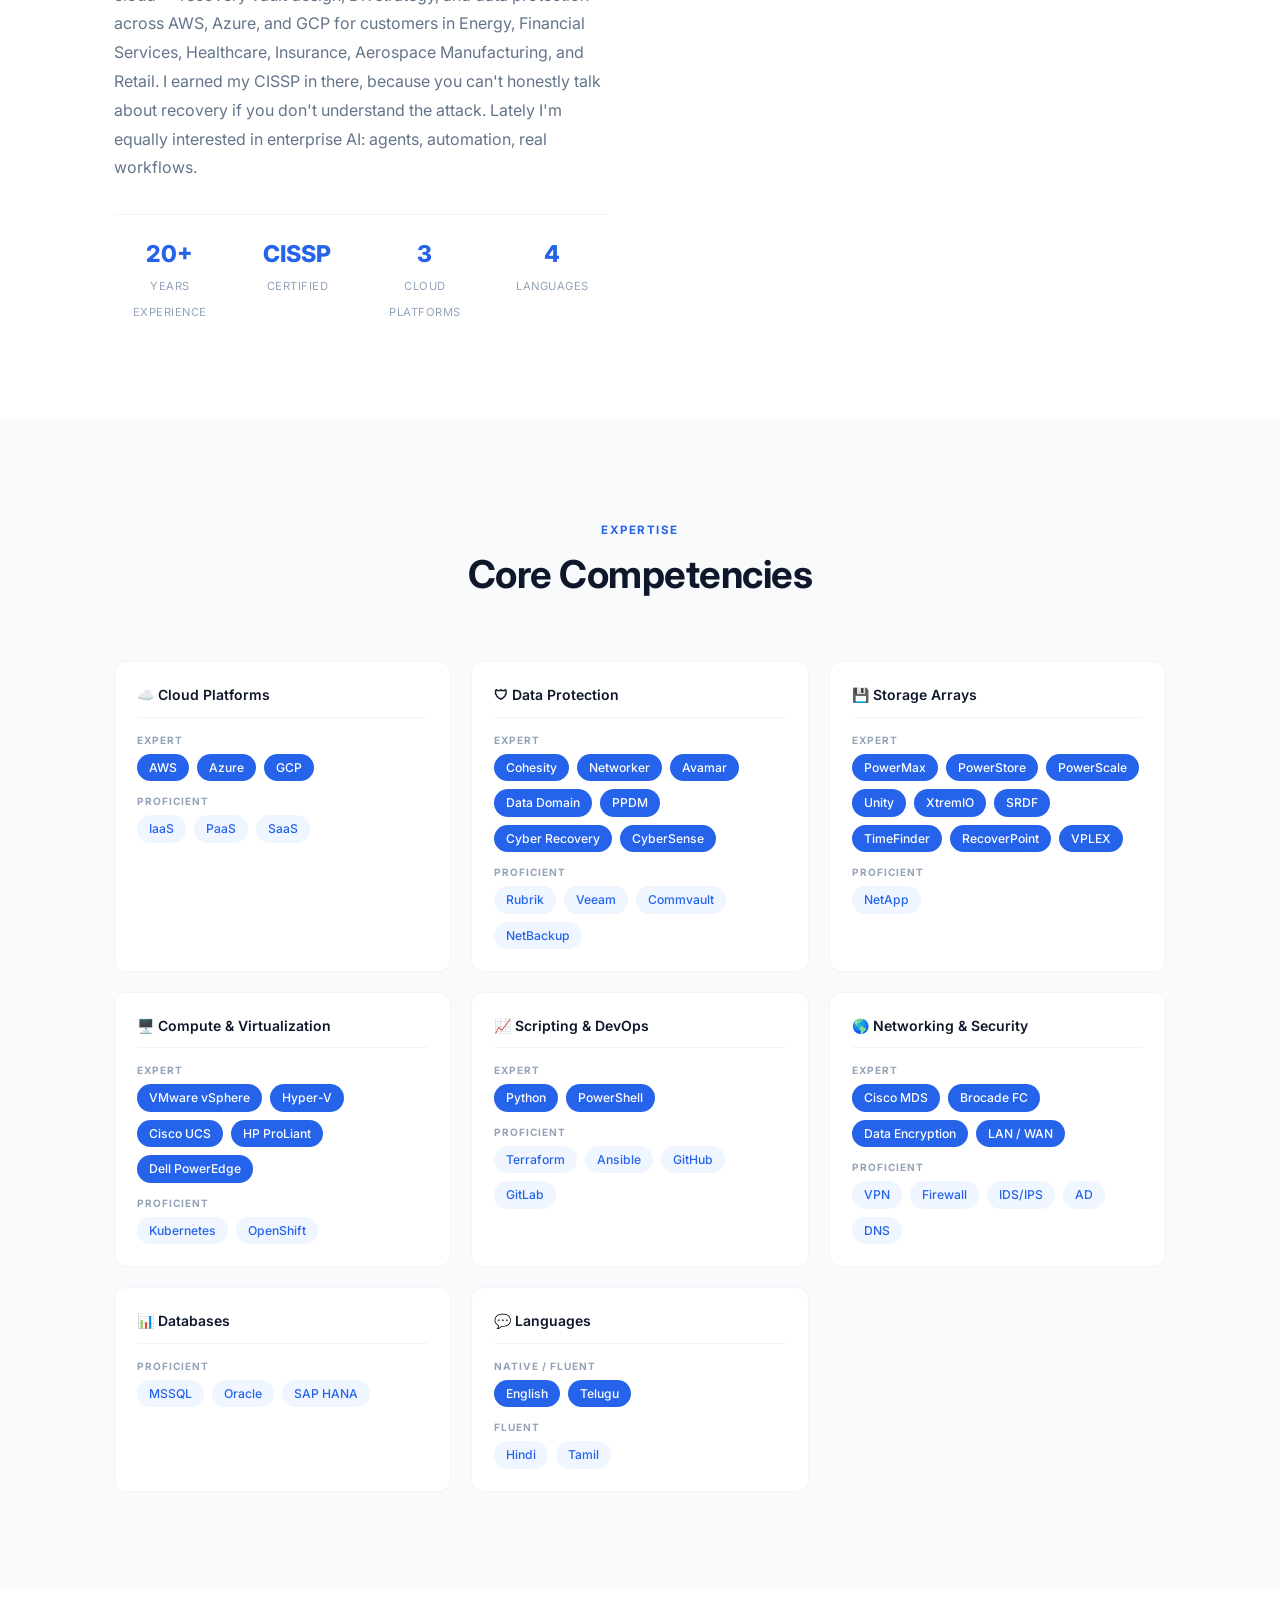
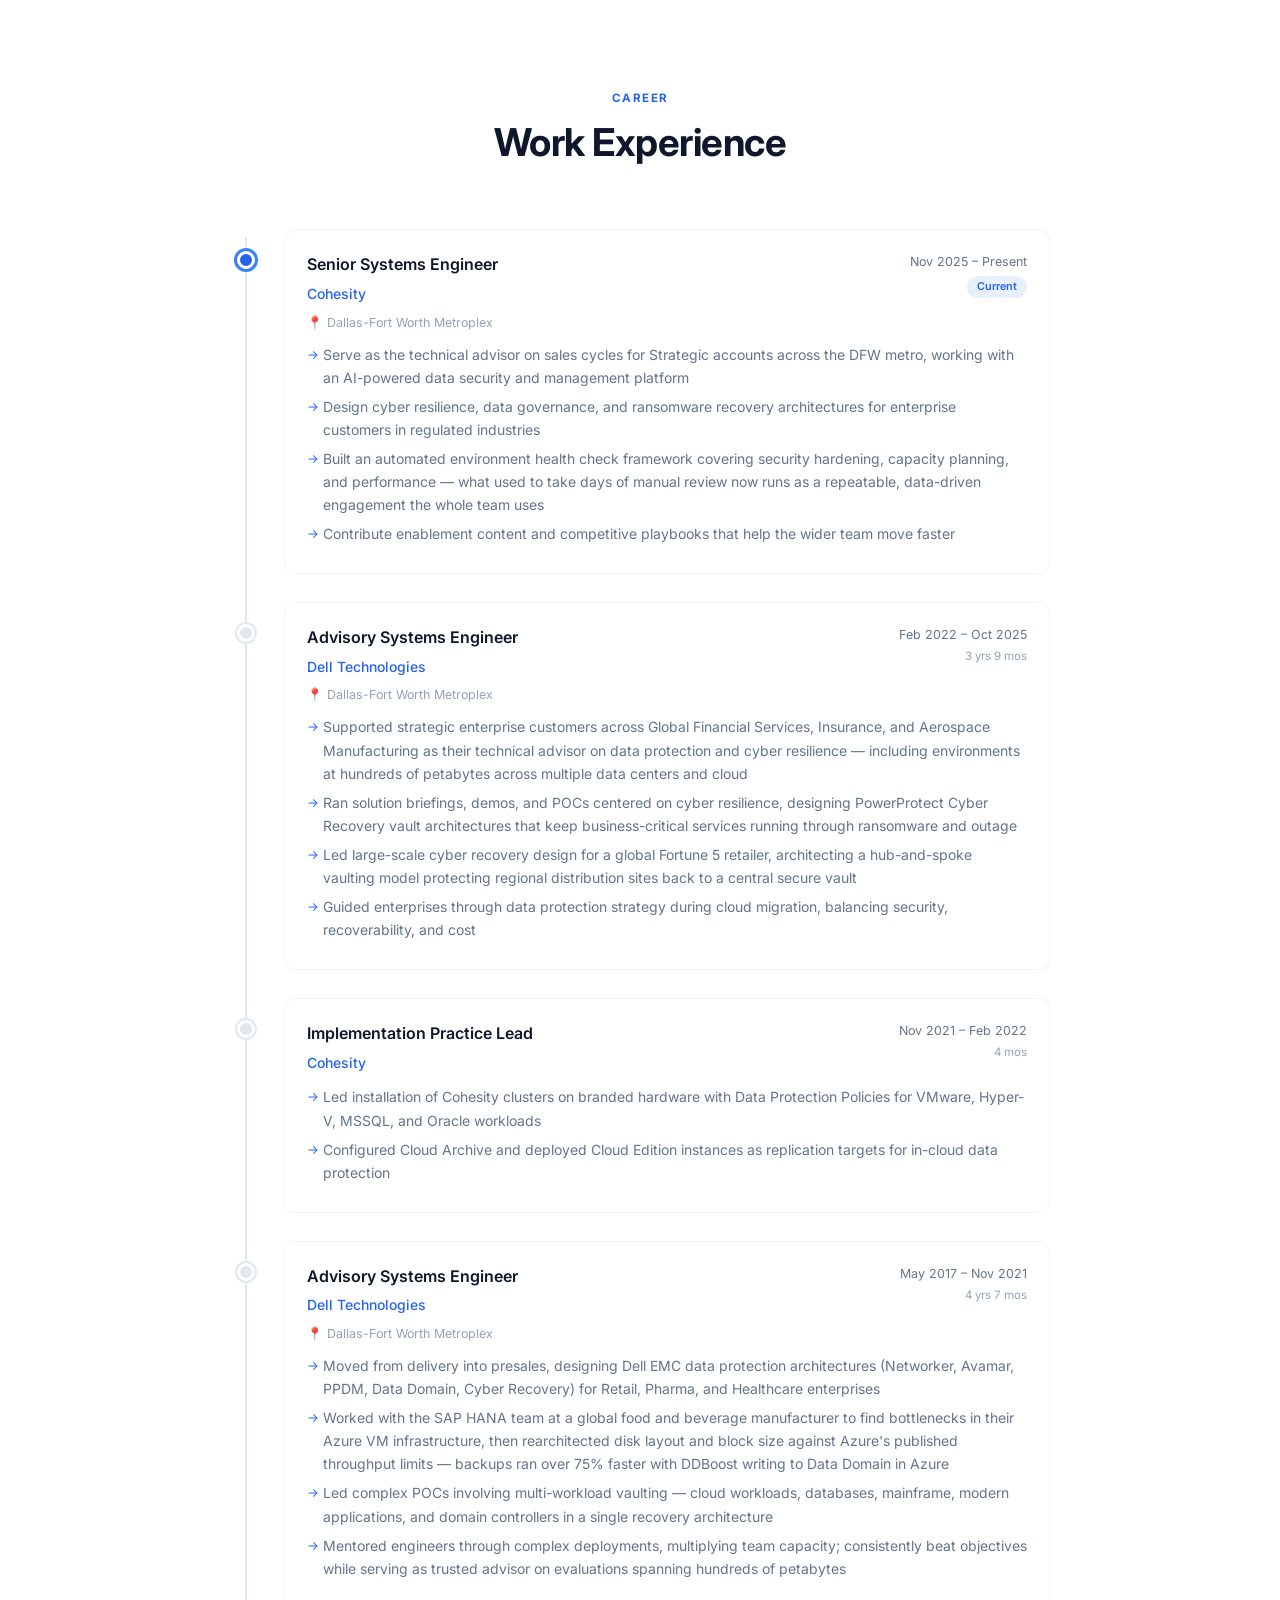
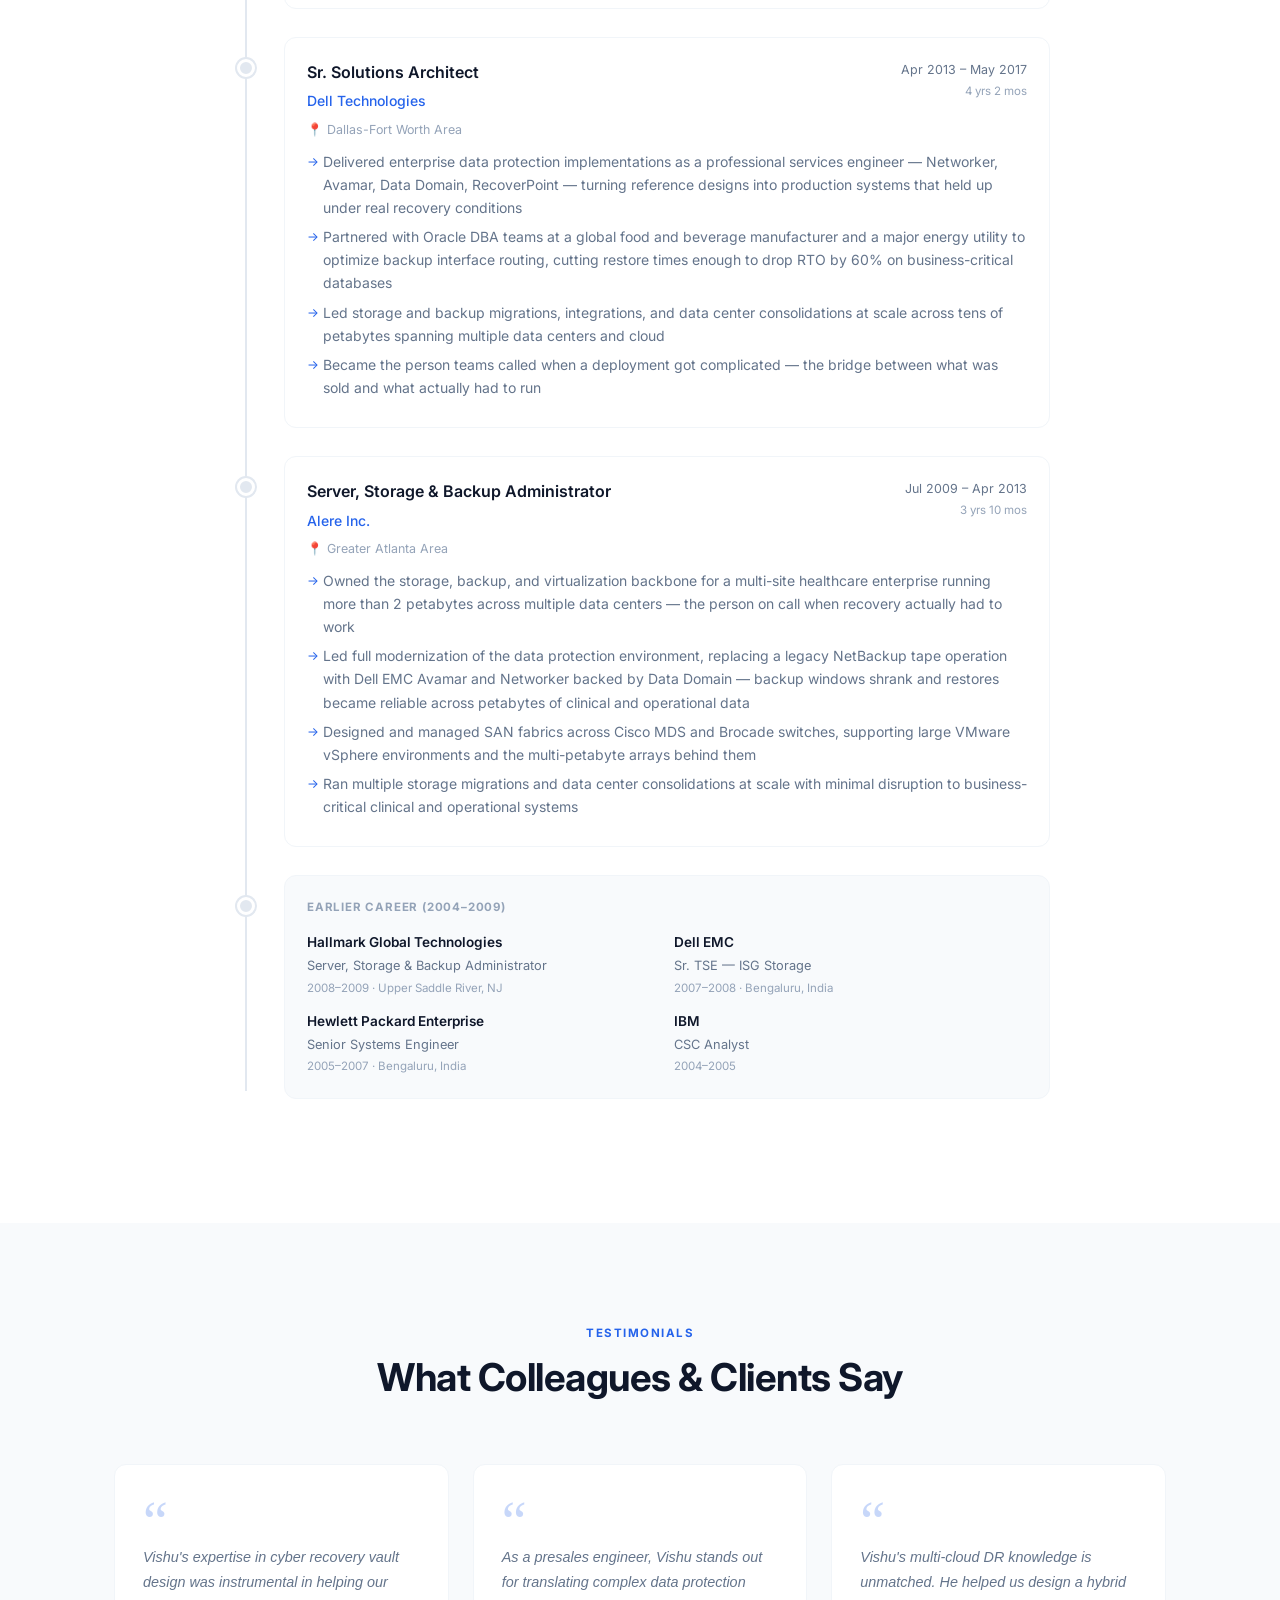
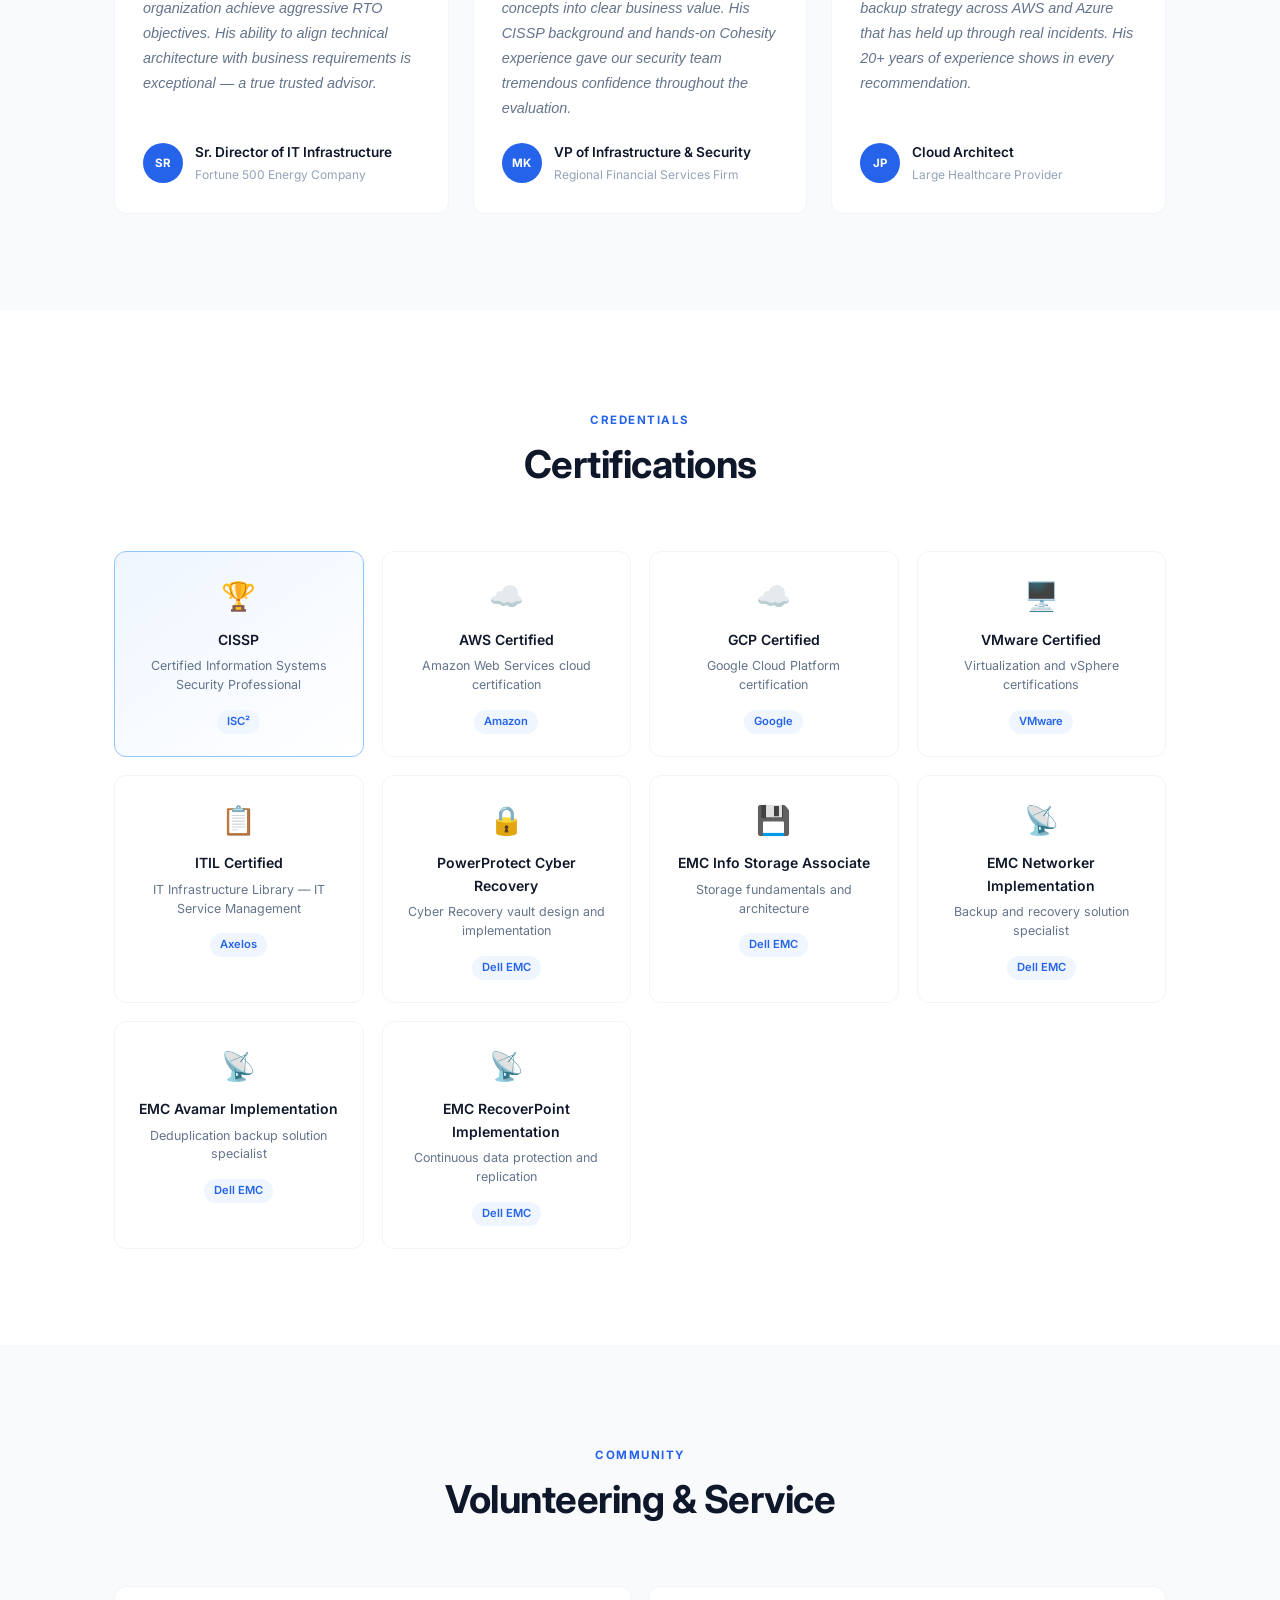
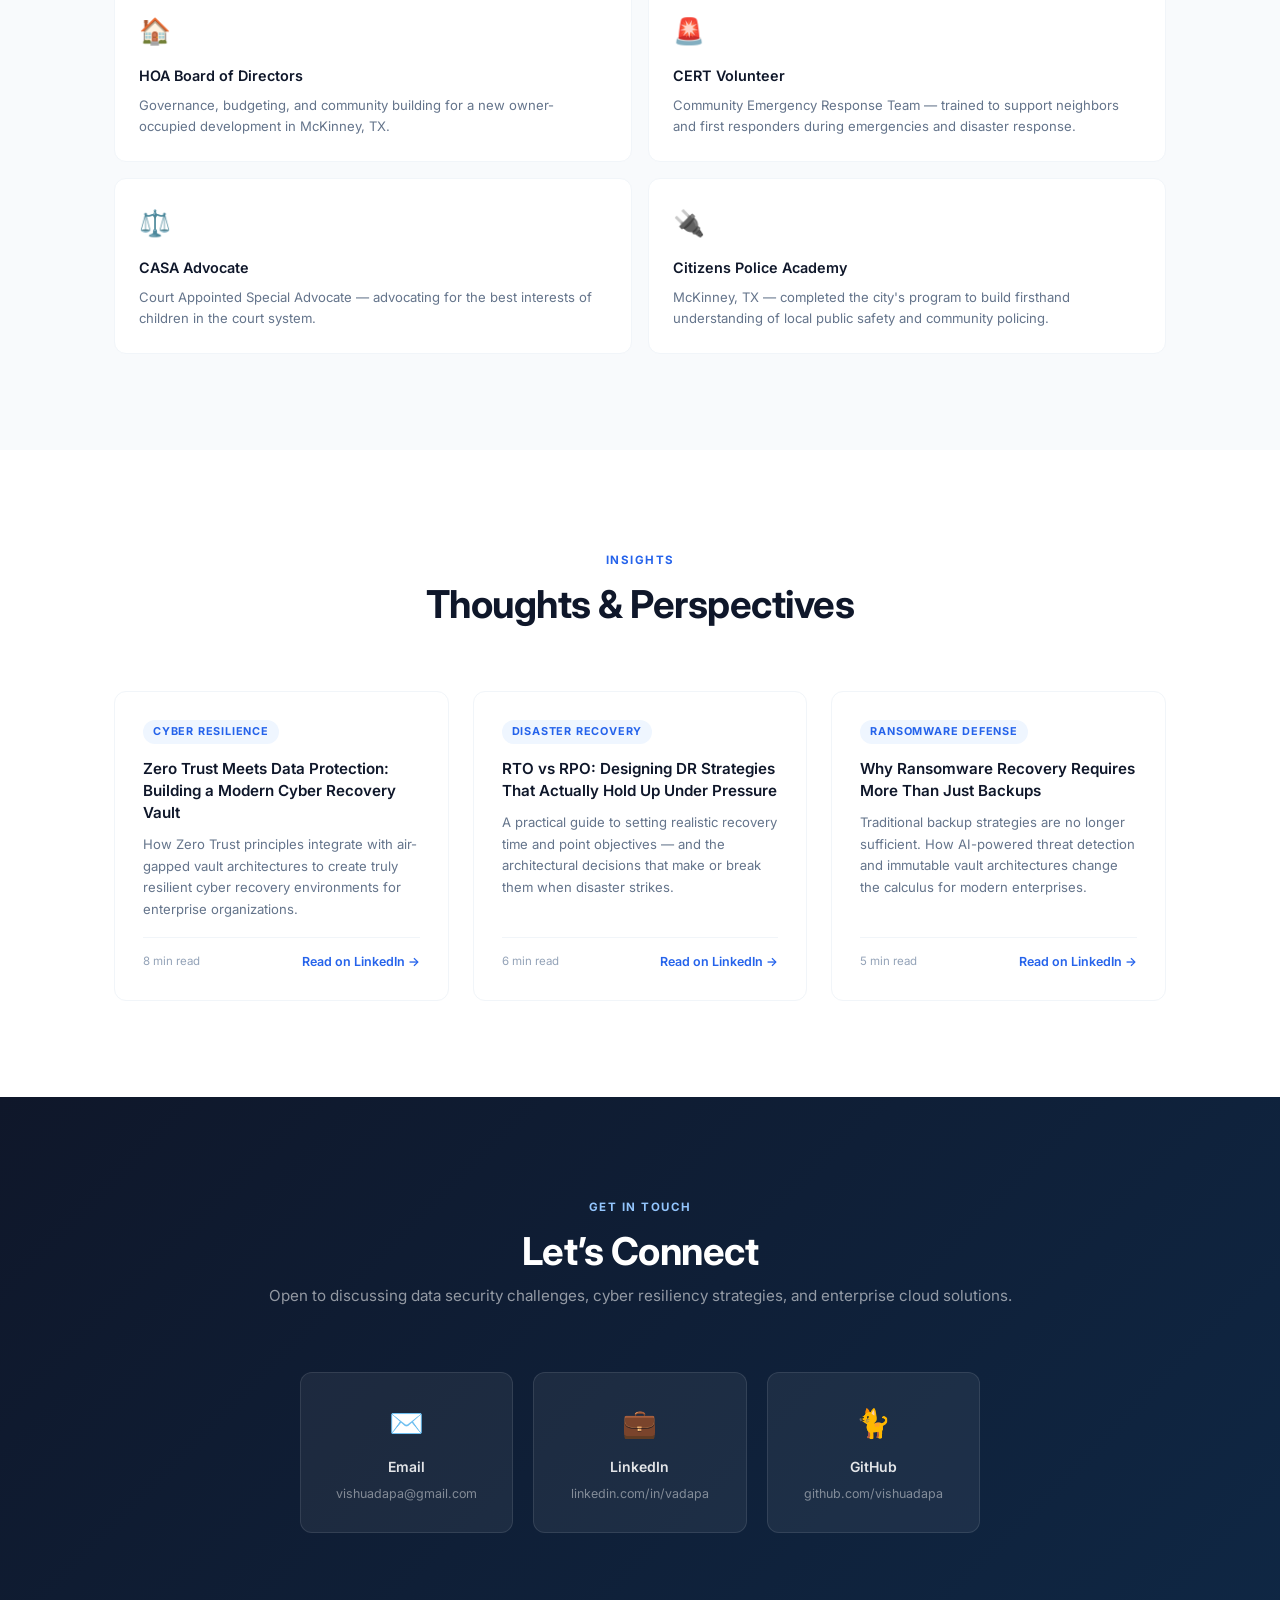
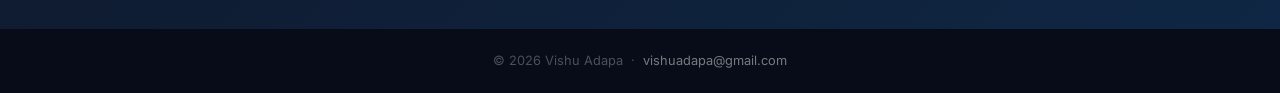
==== commit a4dccf9c: "Refresh profile content Updates headline, about narrative, experience bullets, certifications, and a" ====
--- a/index.html
+++ b/index.html
@@ -38,6 +38,7 @@
           <li><a href="#skills">Skills</a></li>
           <li><a href="#experience">Experience</a></li>
           <li><a href="#certifications">Certifications</a></li>
+          <li><a href="#volunteering">Volunteering</a></li>
           <li><a href="#insights">Insights</a></li>
           <li><a href="#contact" class="nav-cta">Contact</a></li>
         </ul>
@@ -81,7 +82,7 @@
         <span id="typewriter"></span><span class="tw-cursor">|</span>
       </p>
 
-      <p class="hero-subtitle hero-animate" style="--delay:.4s">Hybrid Cloud &nbsp;·&nbsp; Disaster Recovery &nbsp;·&nbsp; Business Continuity &nbsp;·&nbsp; AWS &nbsp;·&nbsp; Azure &nbsp;·&nbsp; GCP</p>
+      <p class="hero-subtitle hero-animate" style="--delay:.4s">Cyber Resilience &nbsp;·&nbsp; Hybrid Cloud &nbsp;·&nbsp; AWS &nbsp;·&nbsp; Azure &nbsp;·&nbsp; GCP &nbsp;·&nbsp; Enterprise AI</p>
       <p class="hero-location hero-animate" style="--delay:.5s">&#128205; Dallas-Fort Worth Metroplex</p>
 
       <div class="hero-actions hero-animate" style="--delay:.65s">
@@ -101,12 +102,13 @@
     <div class="container">
       <div class="section-header">
         <span class="section-tag">About Me</span>
-        <h2>20+ Years of Enterprise IT Excellence</h2>
+        <h2>20+ Years of Enterprise IT</h2>
       </div>
       <div class="about-grid">
         <div class="about-text">
-          <p>Over two decades of IT expertise specializing in hybrid cloud infrastructures and data protection. As a Senior Sales Engineer at Cohesity, I focus on strategizing and designing data protection and cyber recovery vault solutions, ensuring business-critical services are shielded against disruptions.</p>
-          <p>Collaborating closely with cross-functional teams, I design and manage disaster recovery and business continuity strategies that align with corporate objectives. I've guided organizations across Energy, Financial, Healthcare, and Retail sectors through complex cloud migrations, underpinned by deep expertise in data protection and security best practices.</p>
+          <p>Twenty-some years in enterprise IT taught me one thing above everything else: tech problems are rarely about tech. They're about risk, money, and people — and if you don't solve for all three, you haven't really solved anything.</p>
+          <p>I've held just about every seat at the table — started in support, then ran the infrastructure myself: storage, SAN fabrics, large VMware environments, backup at multi-petabyte scale. Then professional services at Dell EMC implementing what others had sold, then architecture and presales designing it. The scale grew with the career, from a couple of petabytes to hundreds of petabytes spanning data centers and cloud. I won't propose anything I wouldn't be willing to implement, operate, or get paged for at 2 AM myself.</p>
+          <p>The last decade has been deep in cyber resilience and hybrid cloud — recovery vault design, DR strategy, and data protection across AWS, Azure, and GCP for customers in Energy, Financial Services, Healthcare, Insurance, Aerospace Manufacturing, and Retail. I earned my CISSP in there, because you can't honestly talk about recovery if you don't understand the attack. Lately I'm equally interested in enterprise AI: agents, automation, real workflows.</p>
           <div class="about-stats">
             <div class="stat">
               <span class="stat-number" data-count="20" data-suffix="+">0</span>
@@ -138,9 +140,9 @@
             <p>Cyber Recovery vault design with CyberSense-powered AI threat detection and ransomware recovery.</p>
           </div>
           <div class="highlight-card fade-in">
-            <div class="highlight-icon">&#128260;</div>
-            <h3>Business Continuity</h3>
-            <p>End-to-end DR and BC strategies for enterprise customers across regulated industries.</p>
+            <div class="highlight-icon">&#129302;</div>
+            <h3>Enterprise AI</h3>
+            <p>Building agents, automation, and real workflows — bringing enterprise AI from concept into production.</p>
           </div>
           <div class="highlight-card fade-in">
             <div class="highlight-icon">&#127775;</div>
@@ -327,7 +329,7 @@
           <div class="timeline-card fade-in">
             <div class="timeline-header">
               <div>
-                <h3>Senior Sales Engineer</h3>
+                <h3>Senior Systems Engineer</h3>
                 <span class="company">Cohesity</span>
               </div>
               <div class="timeline-meta">
@@ -337,9 +339,10 @@
             </div>
             <p class="timeline-location">&#128205; Dallas-Fort Worth Metroplex</p>
             <ul class="timeline-bullets">
-              <li>Driving enterprise sales cycles as a trusted technical advisor for Cohesity's AI-powered data security and management platform</li>
-              <li>Conducting product briefings, live demonstrations, and proof-of-concept engagements for enterprise customers</li>
-              <li>Advising on cyber resiliency strategies, data governance, and ransomware recovery architectures</li>
+              <li>Serve as the technical advisor on sales cycles for Strategic accounts across the DFW metro, working with an AI-powered data security and management platform</li>
+              <li>Design cyber resilience, data governance, and ransomware recovery architectures for enterprise customers in regulated industries</li>
+              <li>Built an automated environment health check framework covering security hardening, capacity planning, and performance — what used to take days of manual review now runs as a repeatable, data-driven engagement the whole team uses</li>
+              <li>Contribute enablement content and competitive playbooks that help the wider team move faster</li>
             </ul>
           </div>
         </div>
@@ -360,9 +363,10 @@
             </div>
             <p class="timeline-location">&#128205; Dallas-Fort Worth Metroplex</p>
             <ul class="timeline-bullets">
-              <li>Led product solution briefings, demos, and POC work ensuring business continuity against cyberattacks</li>
-              <li>Designed proposals for Cyber Recovery vault solutions, assisting organizations with data protection best practices during cloud migration</li>
-              <li>Supported enterprise customers in Energy and Financial sectors</li>
+              <li>Supported strategic enterprise customers across Global Financial Services, Insurance, and Aerospace Manufacturing as their technical advisor on data protection and cyber resilience — including environments at hundreds of petabytes across multiple data centers and cloud</li>
+              <li>Ran solution briefings, demos, and POCs centered on cyber resilience, designing PowerProtect Cyber Recovery vault architectures that keep business-critical services running through ransomware and outage</li>
+              <li>Led large-scale cyber recovery design for a global Fortune 5 retailer, architecting a hub-and-spoke vaulting model protecting regional distribution sites back to a central secure vault</li>
+              <li>Guided enterprises through data protection strategy during cloud migration, balancing security, recoverability, and cost</li>
             </ul>
           </div>
         </div>
@@ -404,9 +408,10 @@
             </div>
             <p class="timeline-location">&#128205; Dallas-Fort Worth Metroplex</p>
             <ul class="timeline-bullets">
-              <li>Mentored team members on complex deployments and data protection modernization initiatives</li>
-              <li>Designed and implemented Dell EMC Data Protection solutions including Networker, Avamar, PPDM, Cyber Recovery, and Data Domain</li>
-              <li>Exceeded team objectives while supporting Retail, Pharma, and Healthcare customers</li>
+              <li>Moved from delivery into presales, designing Dell EMC data protection architectures (Networker, Avamar, PPDM, Data Domain, Cyber Recovery) for Retail, Pharma, and Healthcare enterprises</li>
+              <li>Worked with the SAP HANA team at a global food and beverage manufacturer to find bottlenecks in their Azure VM infrastructure, then rearchitected disk layout and block size against Azure's published throughput limits — backups ran over 75% faster with DDBoost writing to Data Domain in Azure</li>
+              <li>Led complex POCs involving multi-workload vaulting — cloud workloads, databases, mainframe, modern applications, and domain controllers in a single recovery architecture</li>
+              <li>Mentored engineers through complex deployments, multiplying team capacity; consistently beat objectives while serving as trusted advisor on evaluations spanning hundreds of petabytes</li>
             </ul>
           </div>
         </div>
@@ -427,7 +432,10 @@
             </div>
             <p class="timeline-location">&#128205; Dallas-Fort Worth Area</p>
             <ul class="timeline-bullets">
-              <li>Dell EMC Data Protection — solutions design and implementation for enterprise accounts</li>
+              <li>Delivered enterprise data protection implementations as a professional services engineer — Networker, Avamar, Data Domain, RecoverPoint — turning reference designs into production systems that held up under real recovery conditions</li>
+              <li>Partnered with Oracle DBA teams at a global food and beverage manufacturer and a major energy utility to optimize backup interface routing, cutting restore times enough to drop RTO by 60% on business-critical databases</li>
+              <li>Led storage and backup migrations, integrations, and data center consolidations at scale across tens of petabytes spanning multiple data centers and cloud</li>
+              <li>Became the person teams called when a deployment got complicated — the bridge between what was sold and what actually had to run</li>
             </ul>
           </div>
         </div>
@@ -448,9 +456,10 @@
             </div>
             <p class="timeline-location">&#128205; Greater Atlanta Area</p>
             <ul class="timeline-bullets">
-              <li>Led transformative project replacing NetBackup Tape environment with Dell EMC Avamar + Networker solution</li>
-              <li>Managed multi-site storage environments, integrating Networker, Avamar, and NetBackup with Data Domain</li>
-              <li>Handled SAN Management on Cisco MDS and Brocade Fabric switches, storage migrations, and data center consolidations</li>
+              <li>Owned the storage, backup, and virtualization backbone for a multi-site healthcare enterprise running more than 2 petabytes across multiple data centers — the person on call when recovery actually had to work</li>
+              <li>Led full modernization of the data protection environment, replacing a legacy NetBackup tape operation with Dell EMC Avamar and Networker backed by Data Domain — backup windows shrank and restores became reliable across petabytes of clinical and operational data</li>
+              <li>Designed and managed SAN fabrics across Cisco MDS and Brocade switches, supporting large VMware vSphere environments and the multi-petabyte arrays behind them</li>
+              <li>Ran multiple storage migrations and data center consolidations at scale with minimal disruption to business-critical clinical and operational systems</li>
             </ul>
           </div>
         </div>
@@ -563,6 +572,12 @@
           <p>Google Cloud Platform certification</p>
           <span class="cert-issuer">Google</span>
         </a>
+        <a href="https://www.vmware.com/learning/certification.html" target="_blank" rel="noopener noreferrer" class="cert-card fade-in">
+          <div class="cert-icon">&#128421;&#65039;</div>
+          <h3>VMware Certified</h3>
+          <p>Virtualization and vSphere certifications</p>
+          <span class="cert-issuer">VMware</span>
+        </a>
         <a href="https://www.axelos.com/certifications/itil-service-management/" target="_blank" rel="noopener noreferrer" class="cert-card fade-in">
           <div class="cert-icon">&#128203;</div>
           <h3>ITIL Certified</h3>
@@ -603,8 +618,40 @@
     </div>
   </section>
 
+  <!-- ===== VOLUNTEERING ===== -->
+  <section class="section section-alt" id="volunteering">
+    <div class="container">
+      <div class="section-header">
+        <span class="section-tag">Community</span>
+        <h2>Volunteering &amp; Service</h2>
+      </div>
+      <div class="about-highlights">
+        <div class="highlight-card fade-in">
+          <div class="highlight-icon">&#127968;</div>
+          <h3>HOA Board of Directors</h3>
+          <p>Governance, budgeting, and community building for a new owner-occupied development in McKinney, TX.</p>
+        </div>
+        <div class="highlight-card fade-in">
+          <div class="highlight-icon">&#128680;</div>
+          <h3>CERT Volunteer</h3>
+          <p>Community Emergency Response Team — trained to support neighbors and first responders during emergencies and disaster response.</p>
+        </div>
+        <div class="highlight-card fade-in">
+          <div class="highlight-icon">&#9878;&#65039;</div>
+          <h3>CASA Advocate</h3>
+          <p>Court Appointed Special Advocate — advocating for the best interests of children in the court system.</p>
+        </div>
+        <div class="highlight-card fade-in">
+          <div class="highlight-icon">&#128268;</div>
+          <h3>Citizens Police Academy</h3>
+          <p>McKinney, TX — completed the city's program to build firsthand understanding of local public safety and community policing.</p>
+        </div>
+      </div>
+    </div>
+  </section>
+
   <!-- ===== INSIGHTS ===== -->
-  <section class="section section-alt" id="insights">
+  <section class="section" id="insights">
     <div class="container">
       <div class="section-header">
         <span class="section-tag">Insights</span>
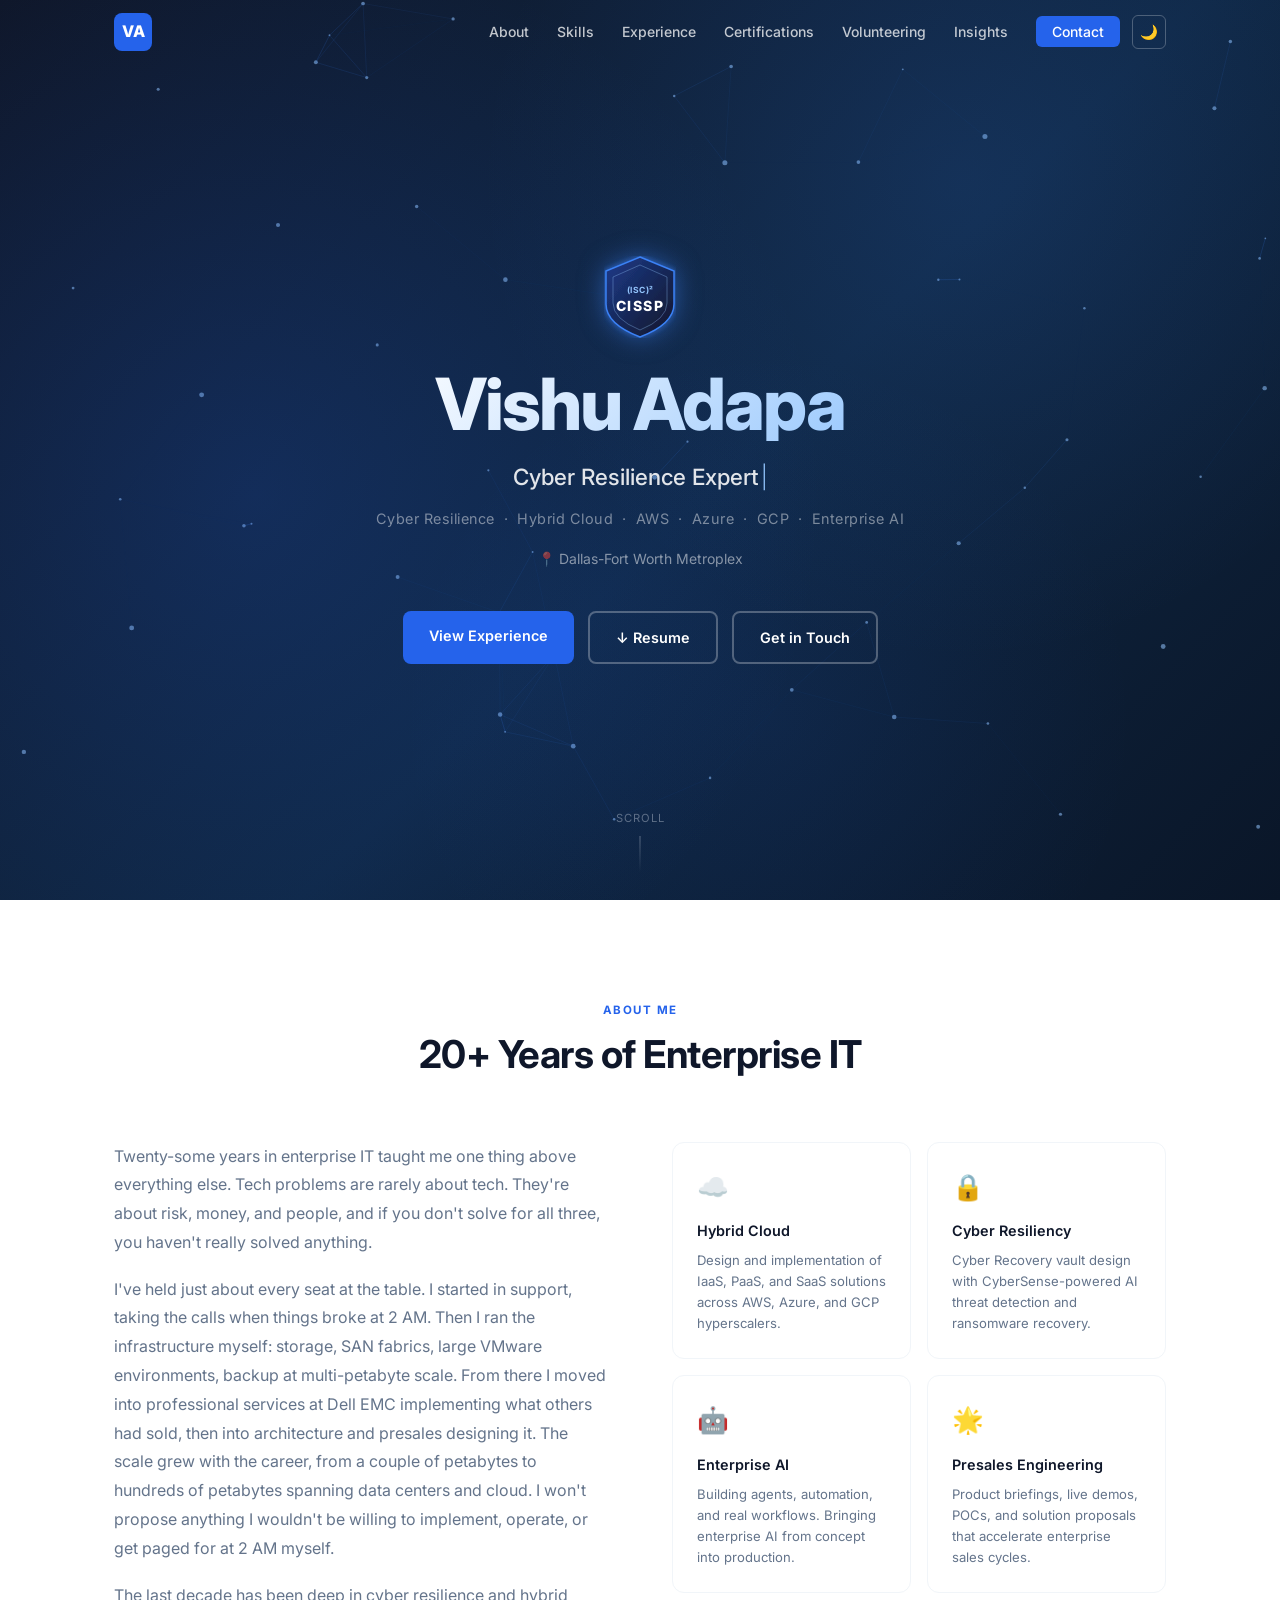
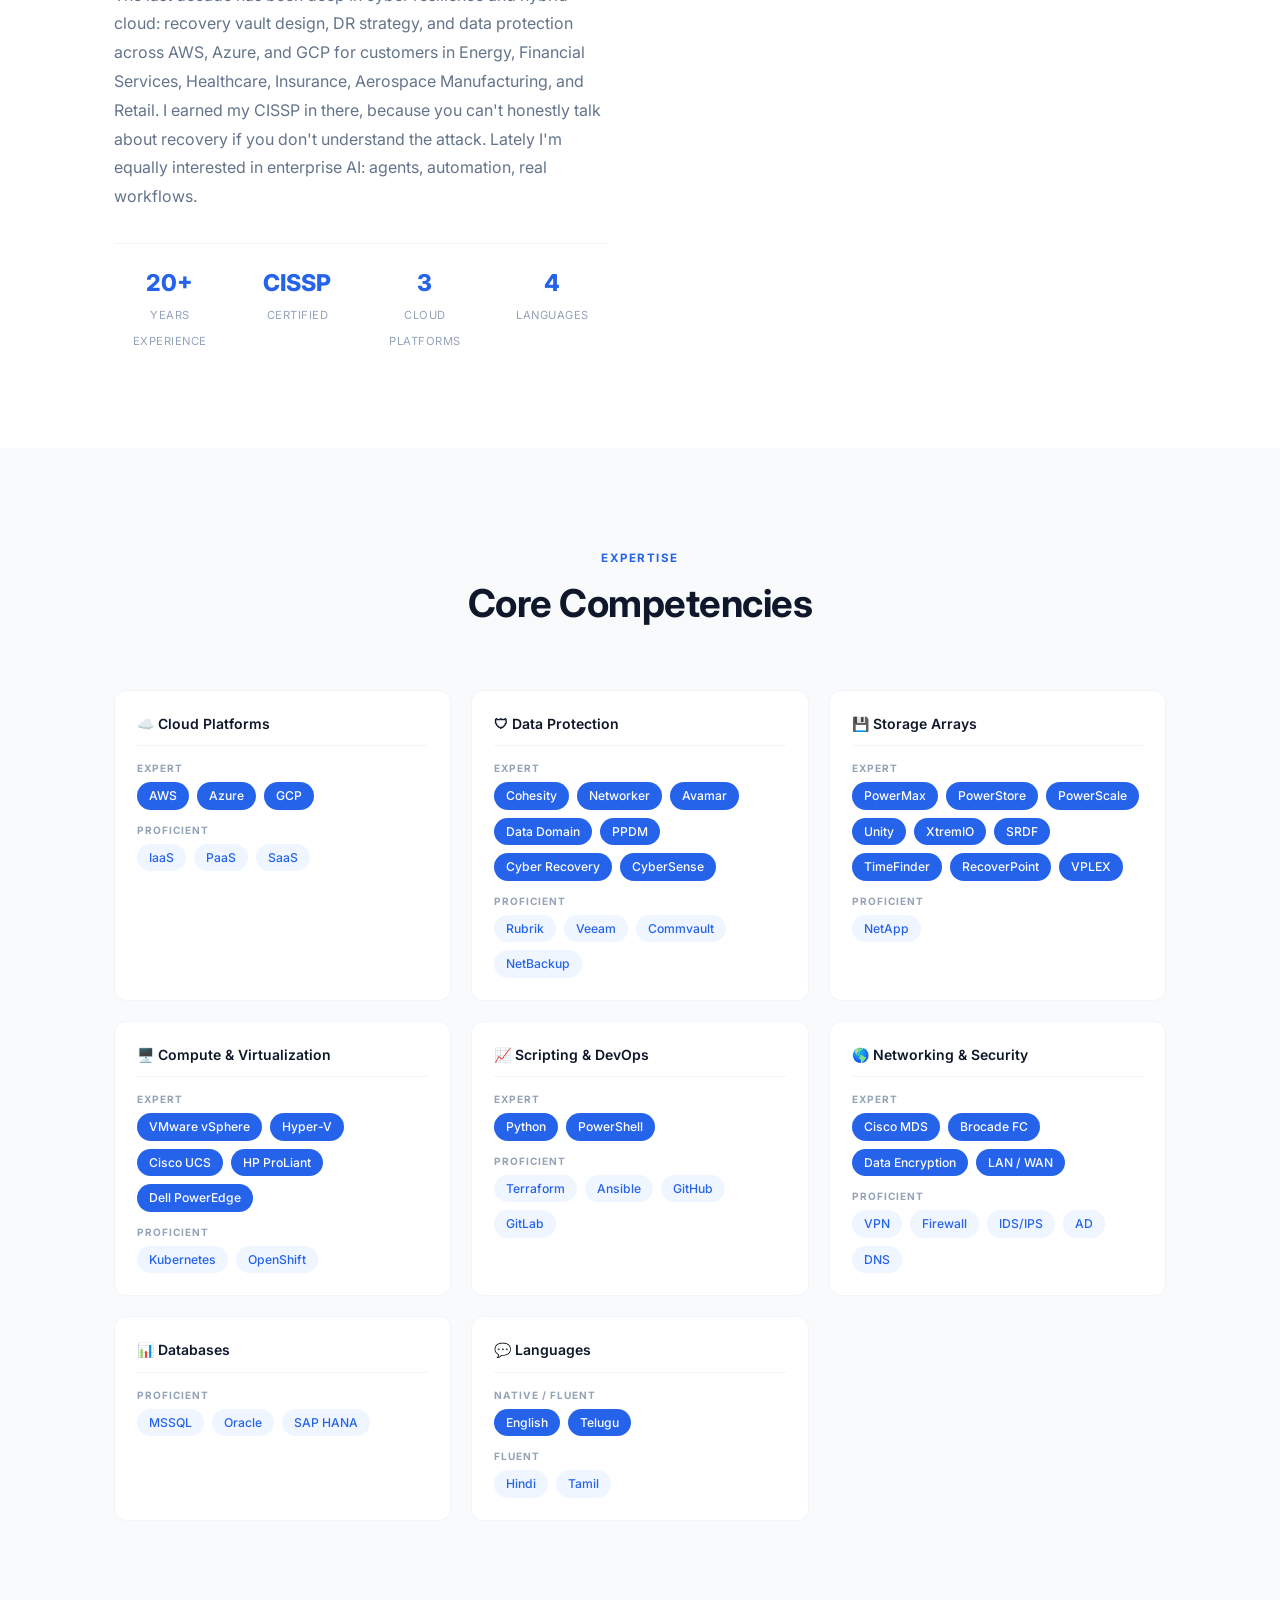
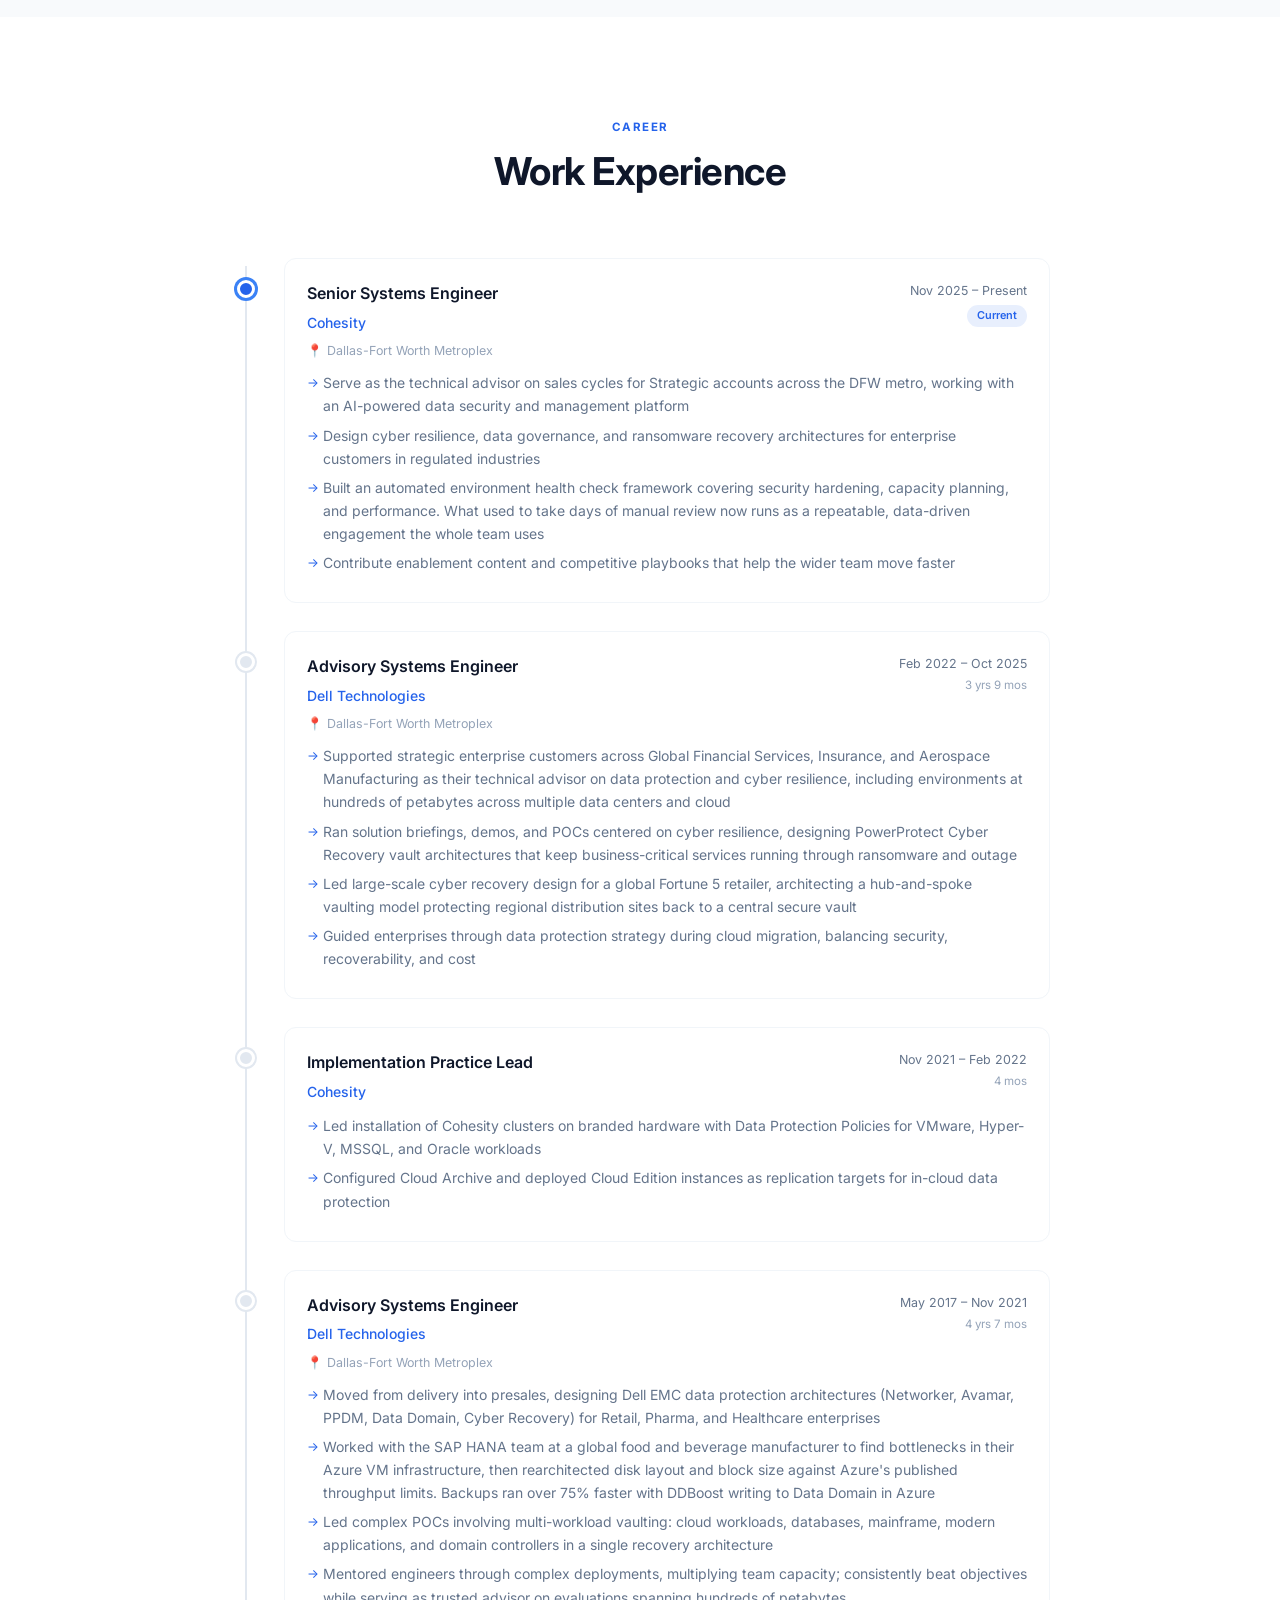
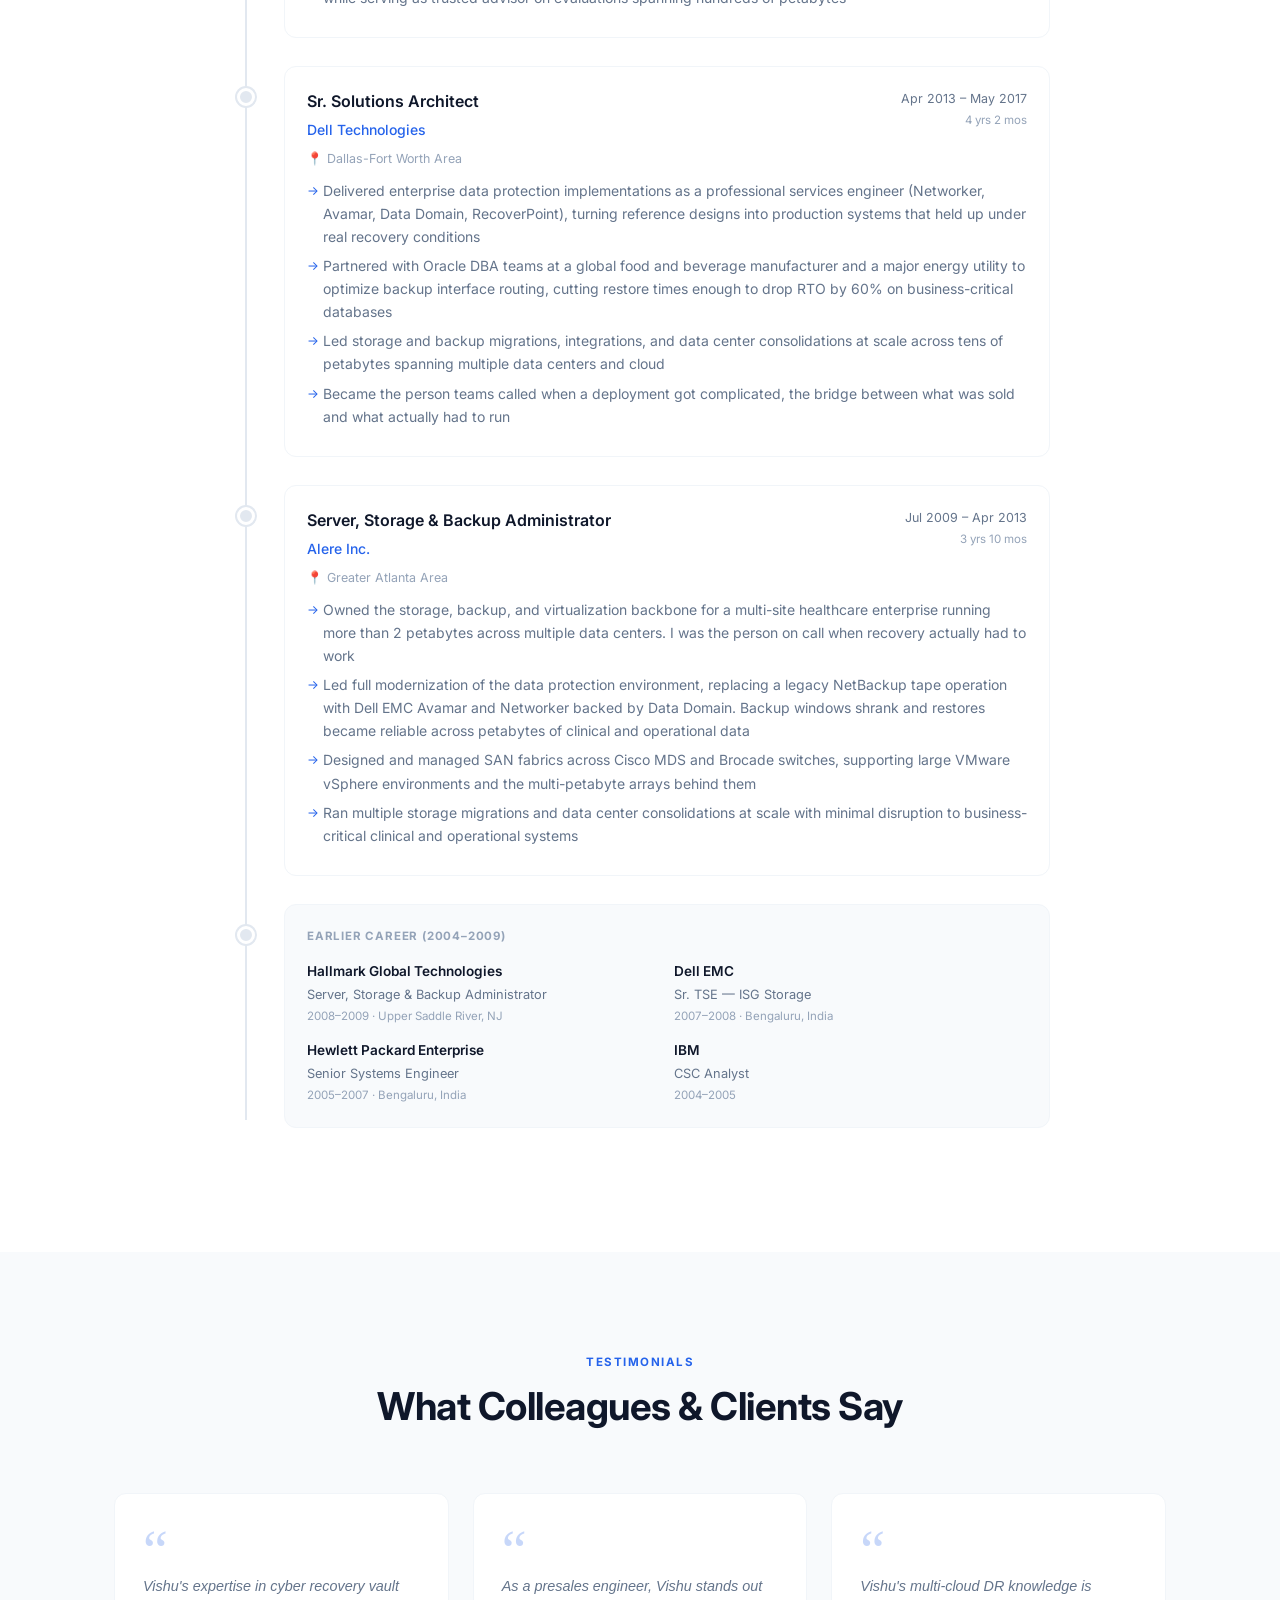
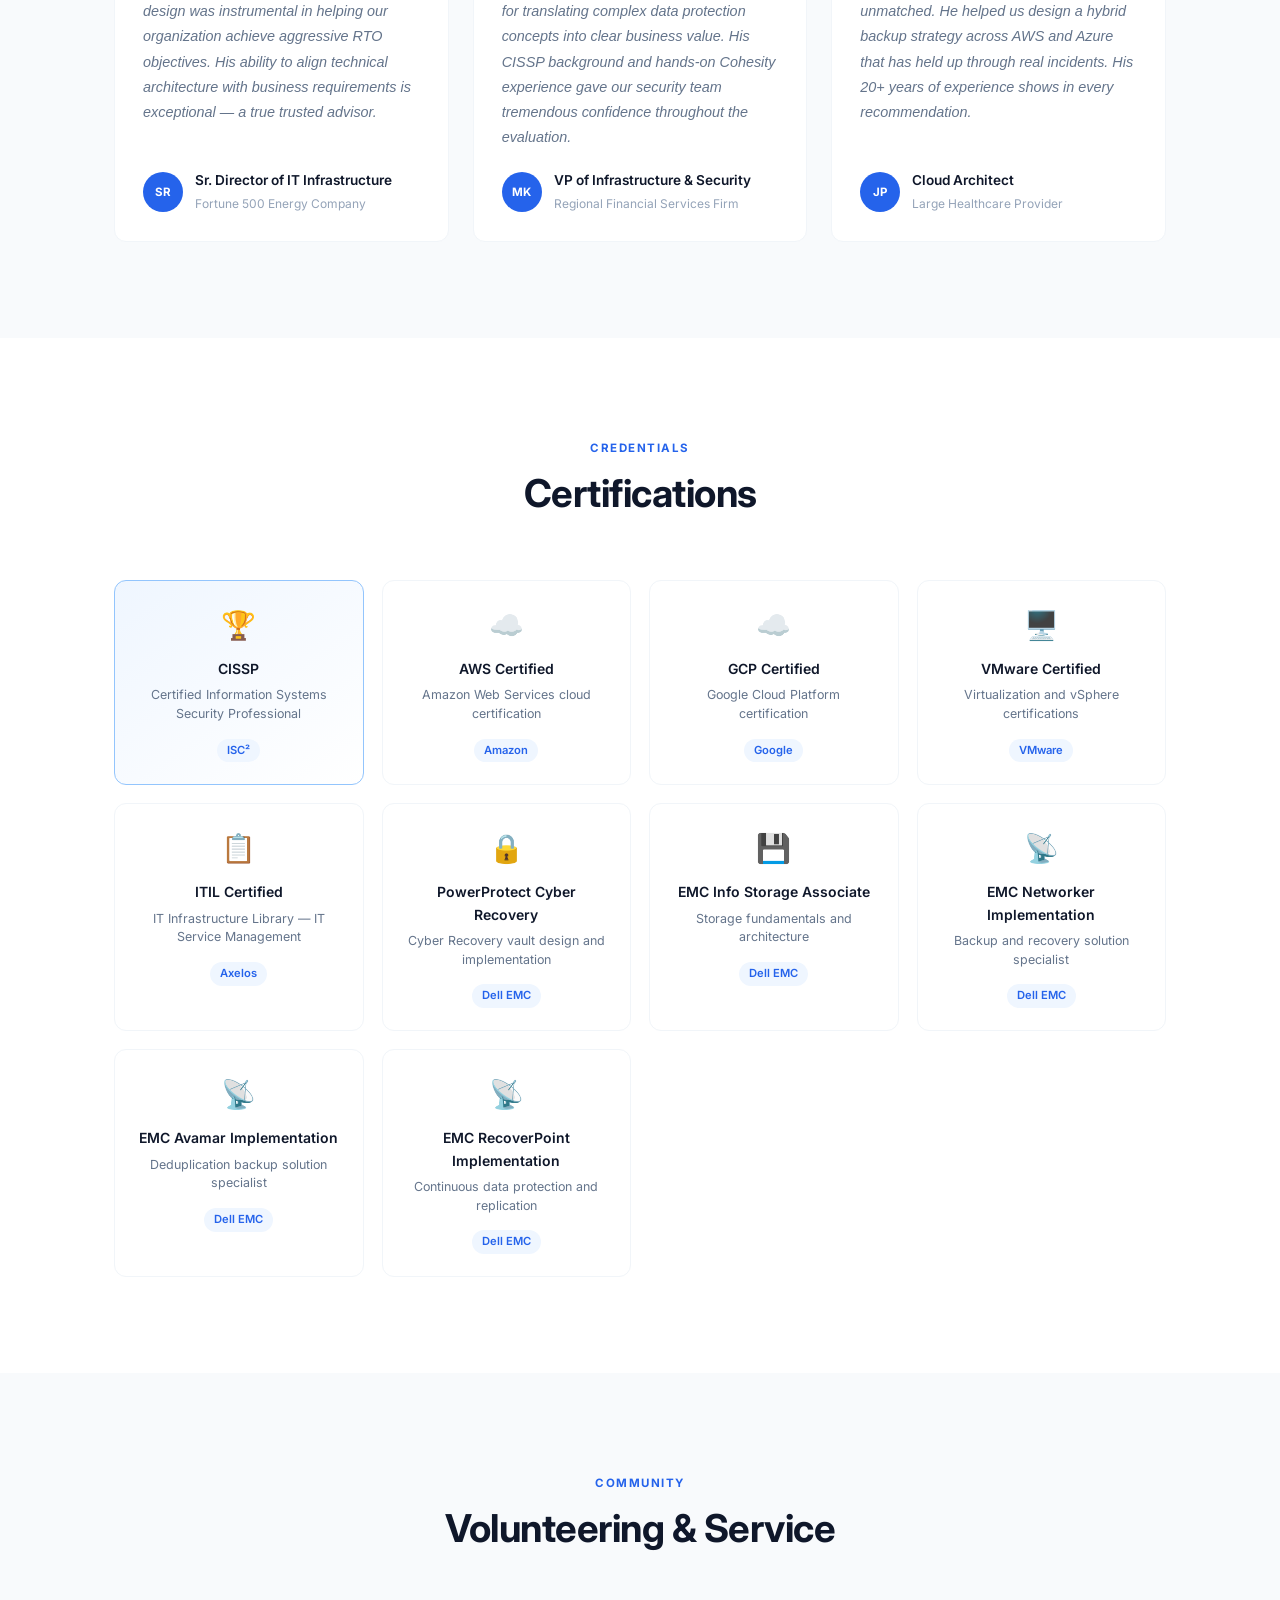
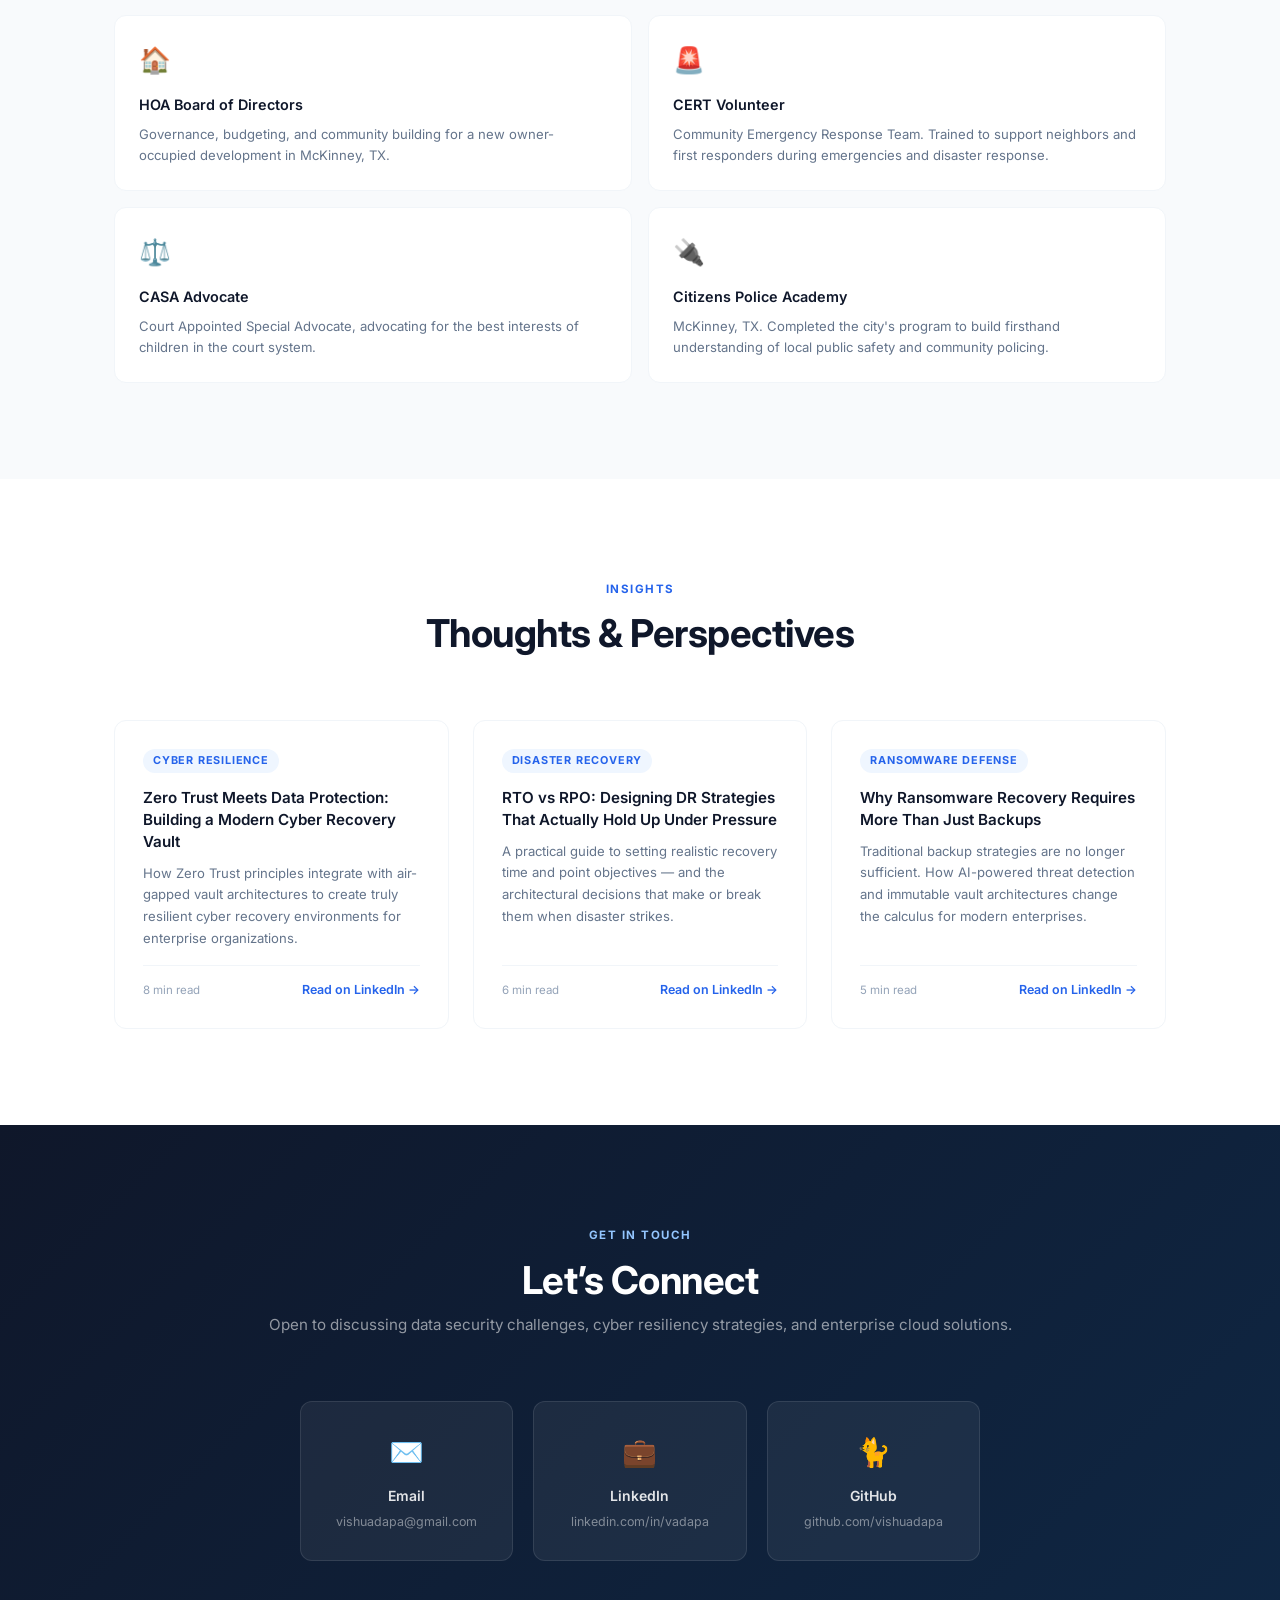
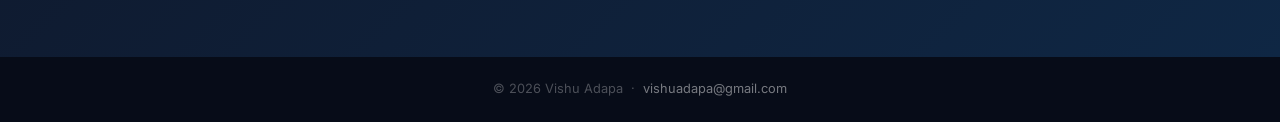
==== commit 19a8bf2f: "Remove em dashes from updated content sections https://claude.ai/code/session_01SPNxa2SbW3LBNS1qGg9C" ====
--- a/index.html
+++ b/index.html
@@ -106,9 +106,9 @@
       </div>
       <div class="about-grid">
         <div class="about-text">
-          <p>Twenty-some years in enterprise IT taught me one thing above everything else: tech problems are rarely about tech. They're about risk, money, and people — and if you don't solve for all three, you haven't really solved anything.</p>
-          <p>I've held just about every seat at the table — started in support, then ran the infrastructure myself: storage, SAN fabrics, large VMware environments, backup at multi-petabyte scale. Then professional services at Dell EMC implementing what others had sold, then architecture and presales designing it. The scale grew with the career, from a couple of petabytes to hundreds of petabytes spanning data centers and cloud. I won't propose anything I wouldn't be willing to implement, operate, or get paged for at 2 AM myself.</p>
-          <p>The last decade has been deep in cyber resilience and hybrid cloud — recovery vault design, DR strategy, and data protection across AWS, Azure, and GCP for customers in Energy, Financial Services, Healthcare, Insurance, Aerospace Manufacturing, and Retail. I earned my CISSP in there, because you can't honestly talk about recovery if you don't understand the attack. Lately I'm equally interested in enterprise AI: agents, automation, real workflows.</p>
+          <p>Twenty-some years in enterprise IT taught me one thing above everything else. Tech problems are rarely about tech. They're about risk, money, and people, and if you don't solve for all three, you haven't really solved anything.</p>
+          <p>I've held just about every seat at the table. I started in support, taking the calls when things broke at 2 AM. Then I ran the infrastructure myself: storage, SAN fabrics, large VMware environments, backup at multi-petabyte scale. From there I moved into professional services at Dell EMC implementing what others had sold, then into architecture and presales designing it. The scale grew with the career, from a couple of petabytes to hundreds of petabytes spanning data centers and cloud. I won't propose anything I wouldn't be willing to implement, operate, or get paged for at 2 AM myself.</p>
+          <p>The last decade has been deep in cyber resilience and hybrid cloud: recovery vault design, DR strategy, and data protection across AWS, Azure, and GCP for customers in Energy, Financial Services, Healthcare, Insurance, Aerospace Manufacturing, and Retail. I earned my CISSP in there, because you can't honestly talk about recovery if you don't understand the attack. Lately I'm equally interested in enterprise AI: agents, automation, real workflows.</p>
           <div class="about-stats">
             <div class="stat">
               <span class="stat-number" data-count="20" data-suffix="+">0</span>
@@ -142,7 +142,7 @@
           <div class="highlight-card fade-in">
             <div class="highlight-icon">&#129302;</div>
             <h3>Enterprise AI</h3>
-            <p>Building agents, automation, and real workflows — bringing enterprise AI from concept into production.</p>
+            <p>Building agents, automation, and real workflows. Bringing enterprise AI from concept into production.</p>
           </div>
           <div class="highlight-card fade-in">
             <div class="highlight-icon">&#127775;</div>
@@ -341,7 +341,7 @@
             <ul class="timeline-bullets">
               <li>Serve as the technical advisor on sales cycles for Strategic accounts across the DFW metro, working with an AI-powered data security and management platform</li>
               <li>Design cyber resilience, data governance, and ransomware recovery architectures for enterprise customers in regulated industries</li>
-              <li>Built an automated environment health check framework covering security hardening, capacity planning, and performance — what used to take days of manual review now runs as a repeatable, data-driven engagement the whole team uses</li>
+              <li>Built an automated environment health check framework covering security hardening, capacity planning, and performance. What used to take days of manual review now runs as a repeatable, data-driven engagement the whole team uses</li>
               <li>Contribute enablement content and competitive playbooks that help the wider team move faster</li>
             </ul>
           </div>
@@ -363,7 +363,7 @@
             </div>
             <p class="timeline-location">&#128205; Dallas-Fort Worth Metroplex</p>
             <ul class="timeline-bullets">
-              <li>Supported strategic enterprise customers across Global Financial Services, Insurance, and Aerospace Manufacturing as their technical advisor on data protection and cyber resilience — including environments at hundreds of petabytes across multiple data centers and cloud</li>
+              <li>Supported strategic enterprise customers across Global Financial Services, Insurance, and Aerospace Manufacturing as their technical advisor on data protection and cyber resilience, including environments at hundreds of petabytes across multiple data centers and cloud</li>
               <li>Ran solution briefings, demos, and POCs centered on cyber resilience, designing PowerProtect Cyber Recovery vault architectures that keep business-critical services running through ransomware and outage</li>
               <li>Led large-scale cyber recovery design for a global Fortune 5 retailer, architecting a hub-and-spoke vaulting model protecting regional distribution sites back to a central secure vault</li>
               <li>Guided enterprises through data protection strategy during cloud migration, balancing security, recoverability, and cost</li>
@@ -409,8 +409,8 @@
             <p class="timeline-location">&#128205; Dallas-Fort Worth Metroplex</p>
             <ul class="timeline-bullets">
               <li>Moved from delivery into presales, designing Dell EMC data protection architectures (Networker, Avamar, PPDM, Data Domain, Cyber Recovery) for Retail, Pharma, and Healthcare enterprises</li>
-              <li>Worked with the SAP HANA team at a global food and beverage manufacturer to find bottlenecks in their Azure VM infrastructure, then rearchitected disk layout and block size against Azure's published throughput limits — backups ran over 75% faster with DDBoost writing to Data Domain in Azure</li>
-              <li>Led complex POCs involving multi-workload vaulting — cloud workloads, databases, mainframe, modern applications, and domain controllers in a single recovery architecture</li>
+              <li>Worked with the SAP HANA team at a global food and beverage manufacturer to find bottlenecks in their Azure VM infrastructure, then rearchitected disk layout and block size against Azure's published throughput limits. Backups ran over 75% faster with DDBoost writing to Data Domain in Azure</li>
+              <li>Led complex POCs involving multi-workload vaulting: cloud workloads, databases, mainframe, modern applications, and domain controllers in a single recovery architecture</li>
               <li>Mentored engineers through complex deployments, multiplying team capacity; consistently beat objectives while serving as trusted advisor on evaluations spanning hundreds of petabytes</li>
             </ul>
           </div>
@@ -432,10 +432,10 @@
             </div>
             <p class="timeline-location">&#128205; Dallas-Fort Worth Area</p>
             <ul class="timeline-bullets">
-              <li>Delivered enterprise data protection implementations as a professional services engineer — Networker, Avamar, Data Domain, RecoverPoint — turning reference designs into production systems that held up under real recovery conditions</li>
+              <li>Delivered enterprise data protection implementations as a professional services engineer (Networker, Avamar, Data Domain, RecoverPoint), turning reference designs into production systems that held up under real recovery conditions</li>
               <li>Partnered with Oracle DBA teams at a global food and beverage manufacturer and a major energy utility to optimize backup interface routing, cutting restore times enough to drop RTO by 60% on business-critical databases</li>
               <li>Led storage and backup migrations, integrations, and data center consolidations at scale across tens of petabytes spanning multiple data centers and cloud</li>
-              <li>Became the person teams called when a deployment got complicated — the bridge between what was sold and what actually had to run</li>
+              <li>Became the person teams called when a deployment got complicated, the bridge between what was sold and what actually had to run</li>
             </ul>
           </div>
         </div>
@@ -456,8 +456,8 @@
             </div>
             <p class="timeline-location">&#128205; Greater Atlanta Area</p>
             <ul class="timeline-bullets">
-              <li>Owned the storage, backup, and virtualization backbone for a multi-site healthcare enterprise running more than 2 petabytes across multiple data centers — the person on call when recovery actually had to work</li>
-              <li>Led full modernization of the data protection environment, replacing a legacy NetBackup tape operation with Dell EMC Avamar and Networker backed by Data Domain — backup windows shrank and restores became reliable across petabytes of clinical and operational data</li>
+              <li>Owned the storage, backup, and virtualization backbone for a multi-site healthcare enterprise running more than 2 petabytes across multiple data centers. I was the person on call when recovery actually had to work</li>
+              <li>Led full modernization of the data protection environment, replacing a legacy NetBackup tape operation with Dell EMC Avamar and Networker backed by Data Domain. Backup windows shrank and restores became reliable across petabytes of clinical and operational data</li>
               <li>Designed and managed SAN fabrics across Cisco MDS and Brocade switches, supporting large VMware vSphere environments and the multi-petabyte arrays behind them</li>
               <li>Ran multiple storage migrations and data center consolidations at scale with minimal disruption to business-critical clinical and operational systems</li>
             </ul>
@@ -634,17 +634,17 @@
         <div class="highlight-card fade-in">
           <div class="highlight-icon">&#128680;</div>
           <h3>CERT Volunteer</h3>
-          <p>Community Emergency Response Team — trained to support neighbors and first responders during emergencies and disaster response.</p>
+          <p>Community Emergency Response Team. Trained to support neighbors and first responders during emergencies and disaster response.</p>
         </div>
         <div class="highlight-card fade-in">
           <div class="highlight-icon">&#9878;&#65039;</div>
           <h3>CASA Advocate</h3>
-          <p>Court Appointed Special Advocate — advocating for the best interests of children in the court system.</p>
+          <p>Court Appointed Special Advocate, advocating for the best interests of children in the court system.</p>
         </div>
         <div class="highlight-card fade-in">
           <div class="highlight-icon">&#128268;</div>
           <h3>Citizens Police Academy</h3>
-          <p>McKinney, TX — completed the city's program to build firsthand understanding of local public safety and community policing.</p>
+          <p>McKinney, TX. Completed the city's program to build firsthand understanding of local public safety and community policing.</p>
         </div>
       </div>
     </div>
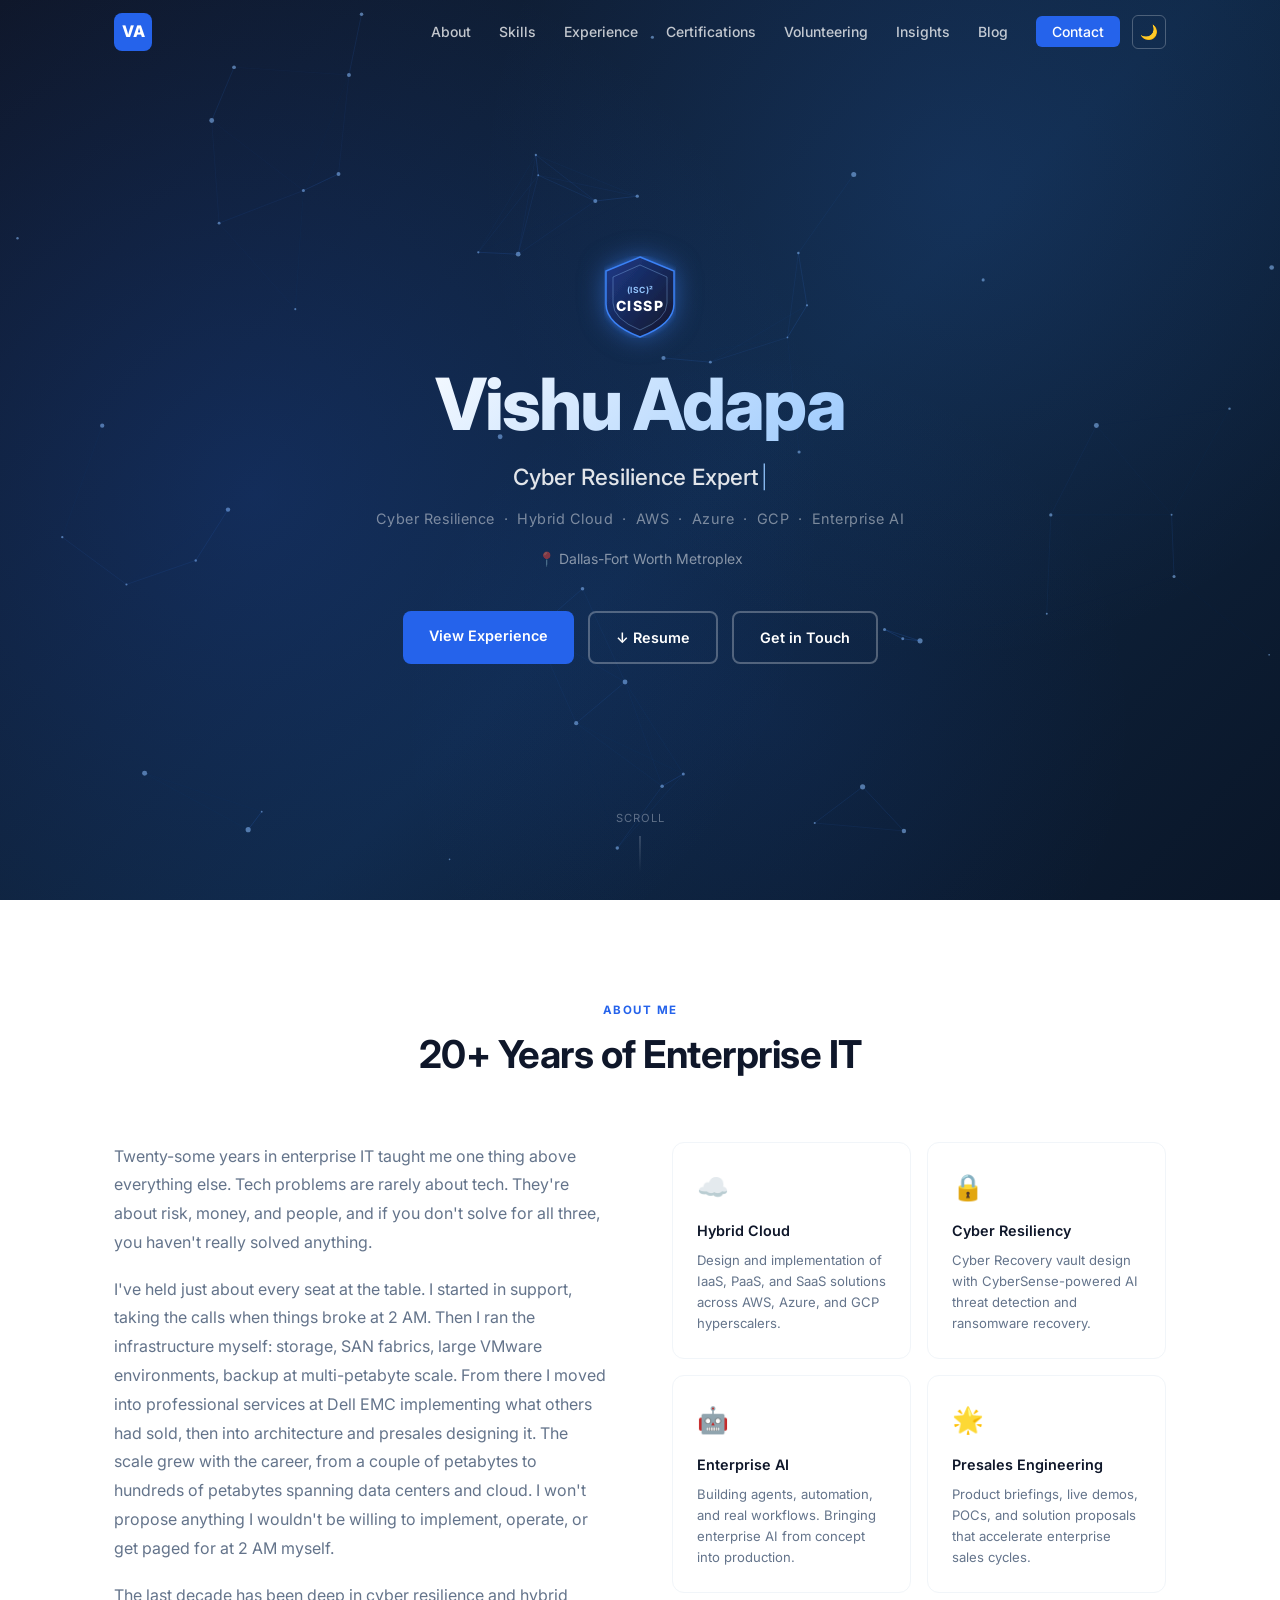
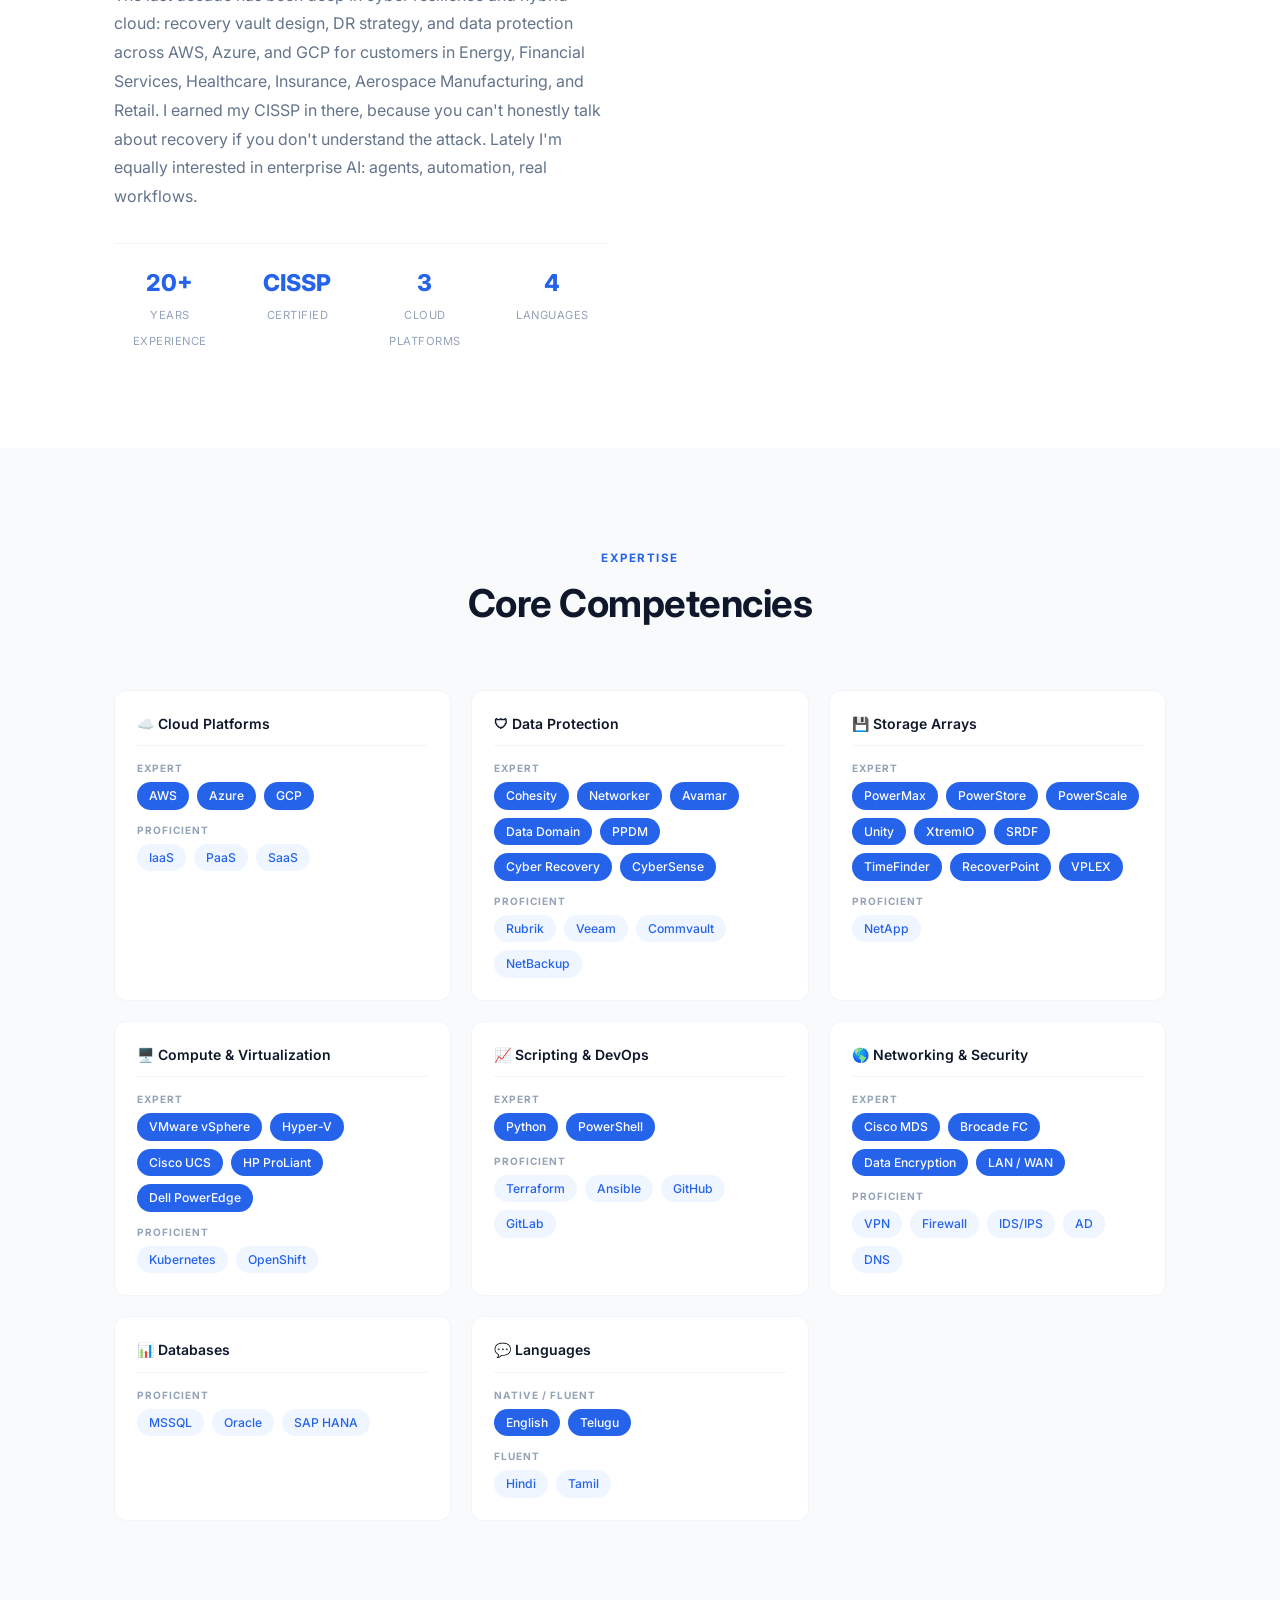
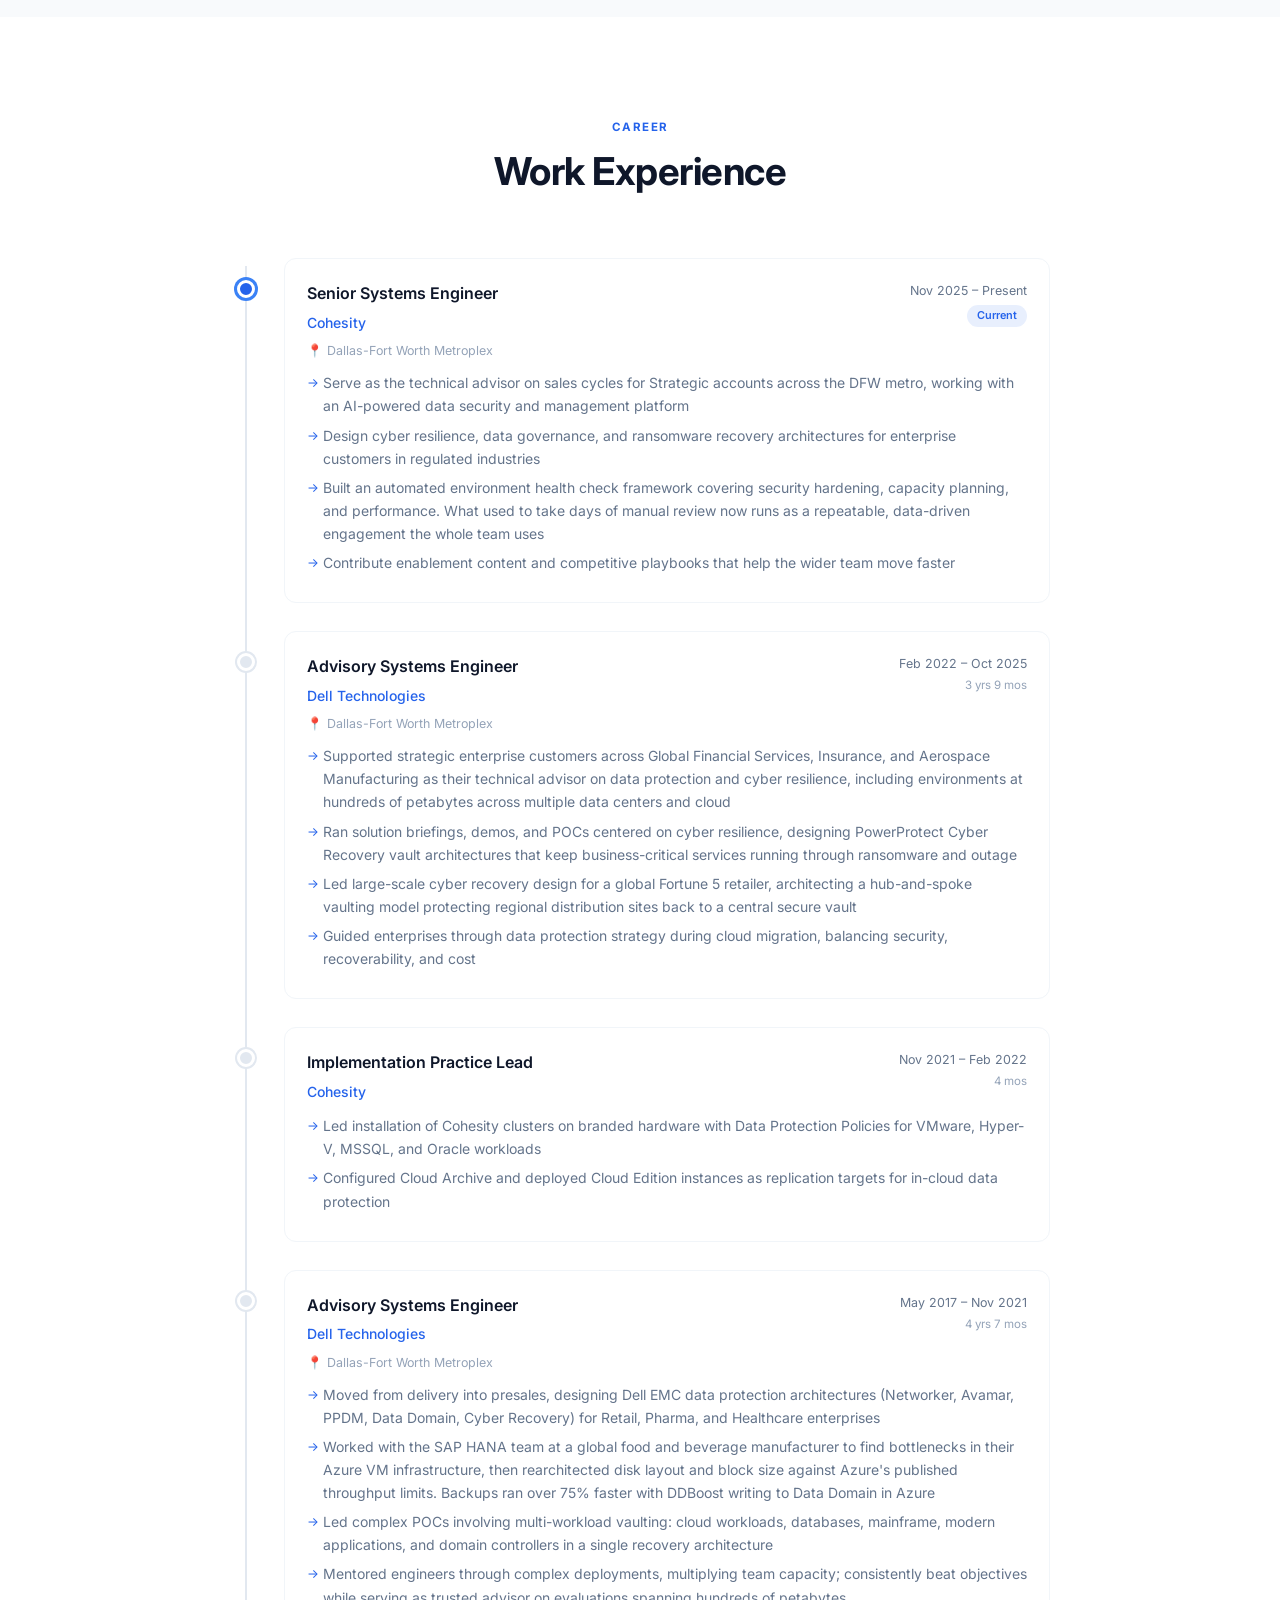
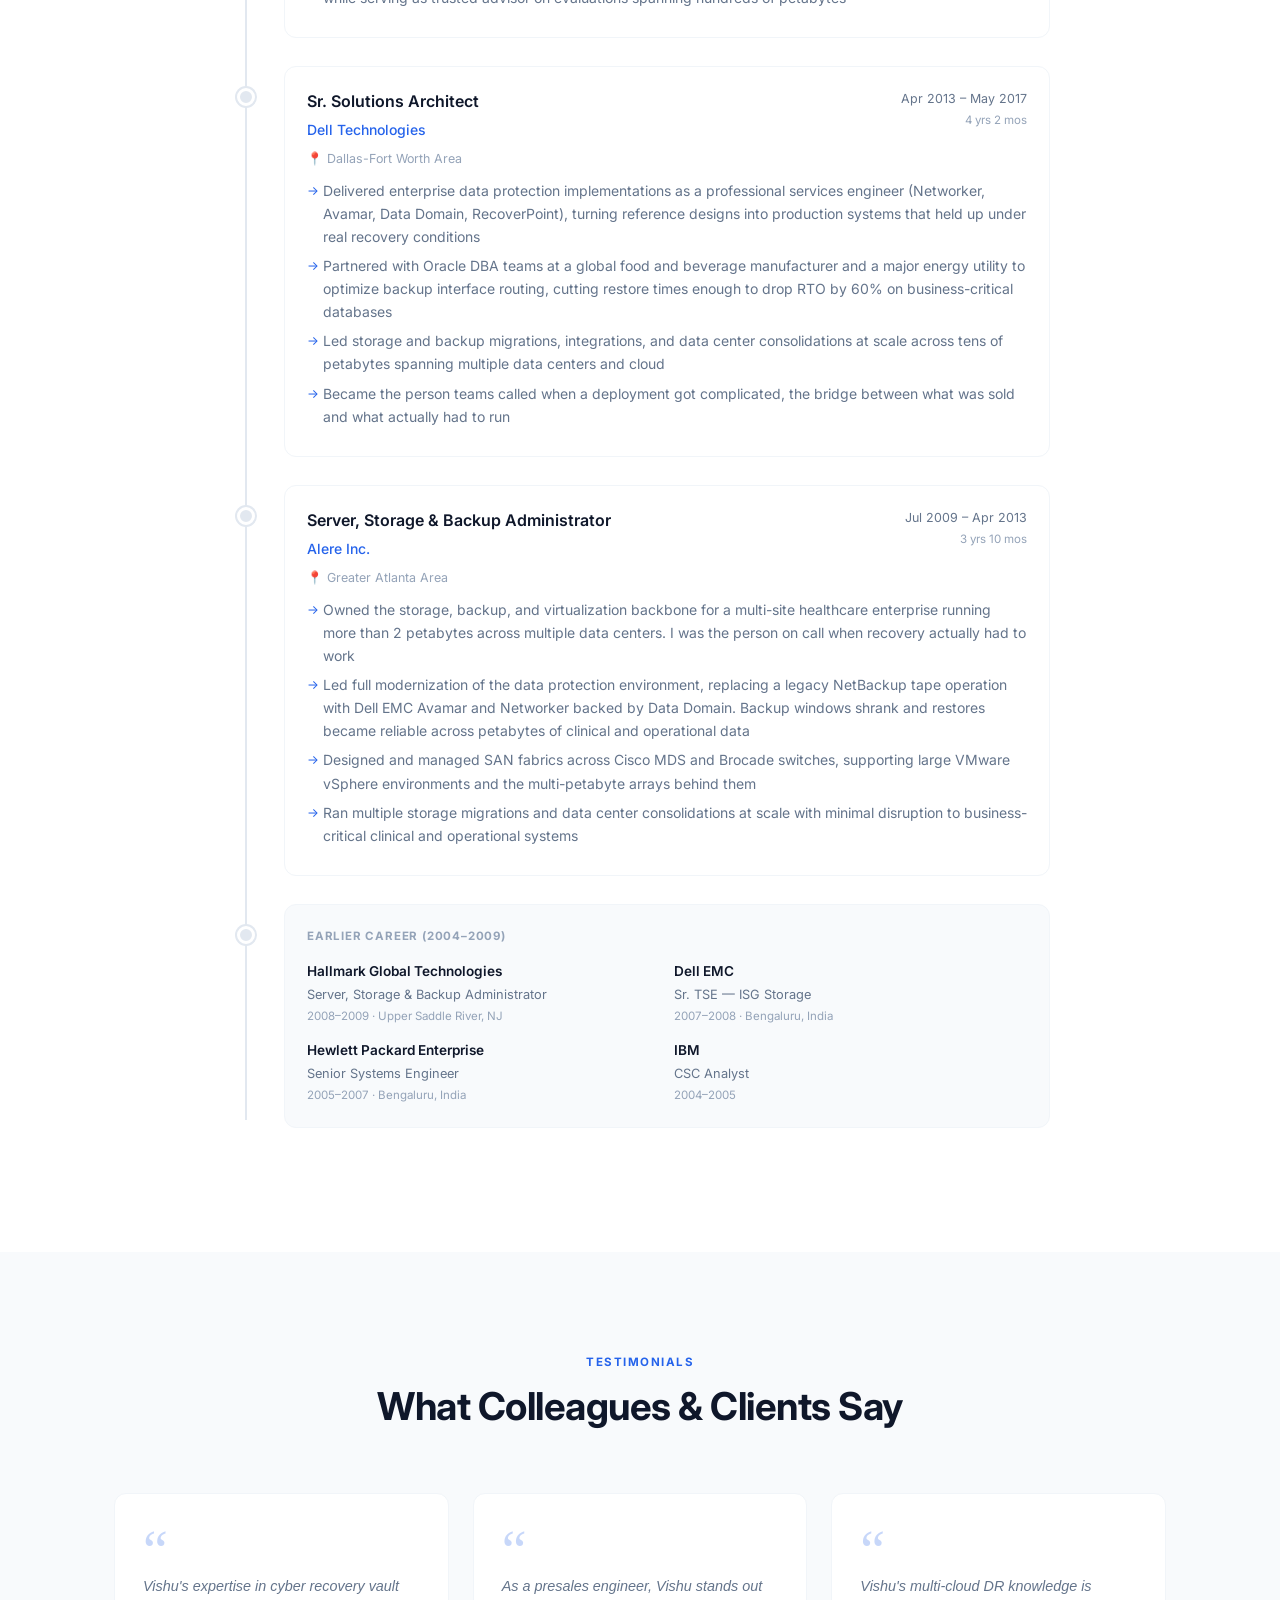
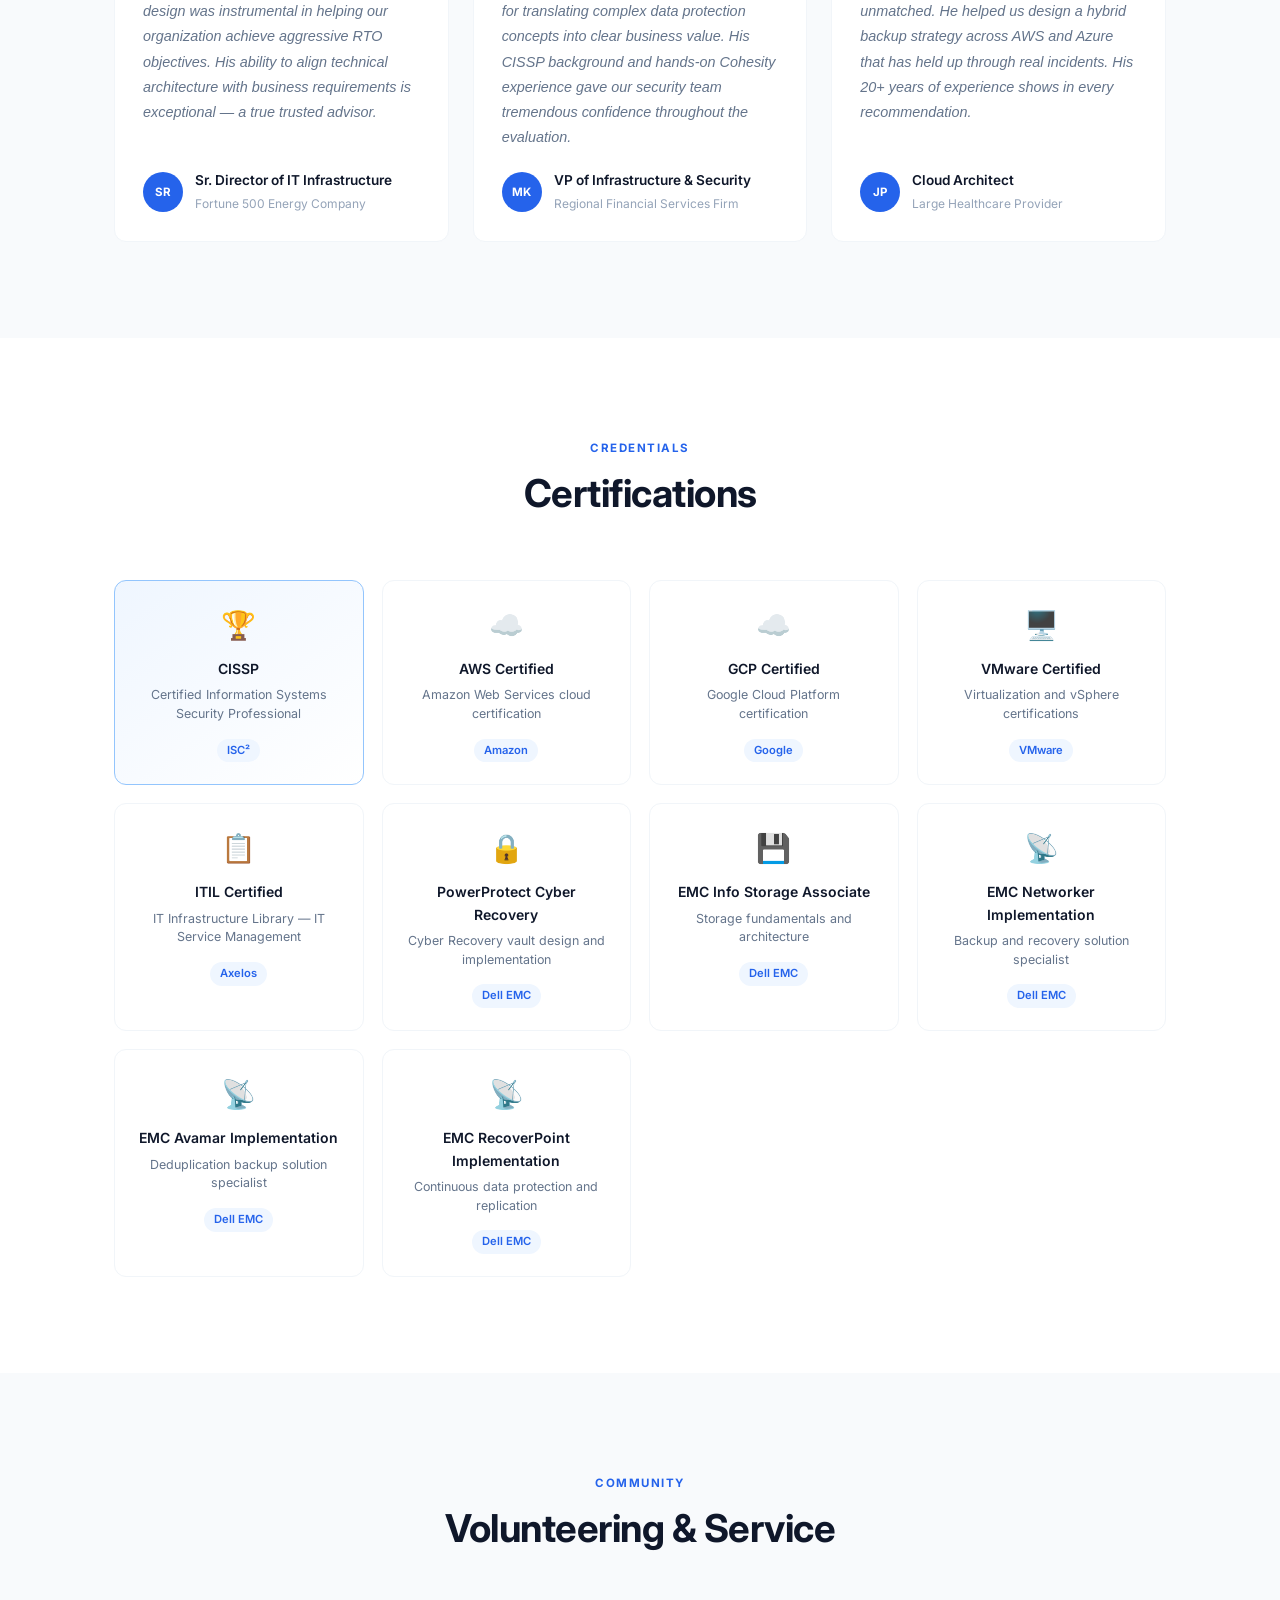
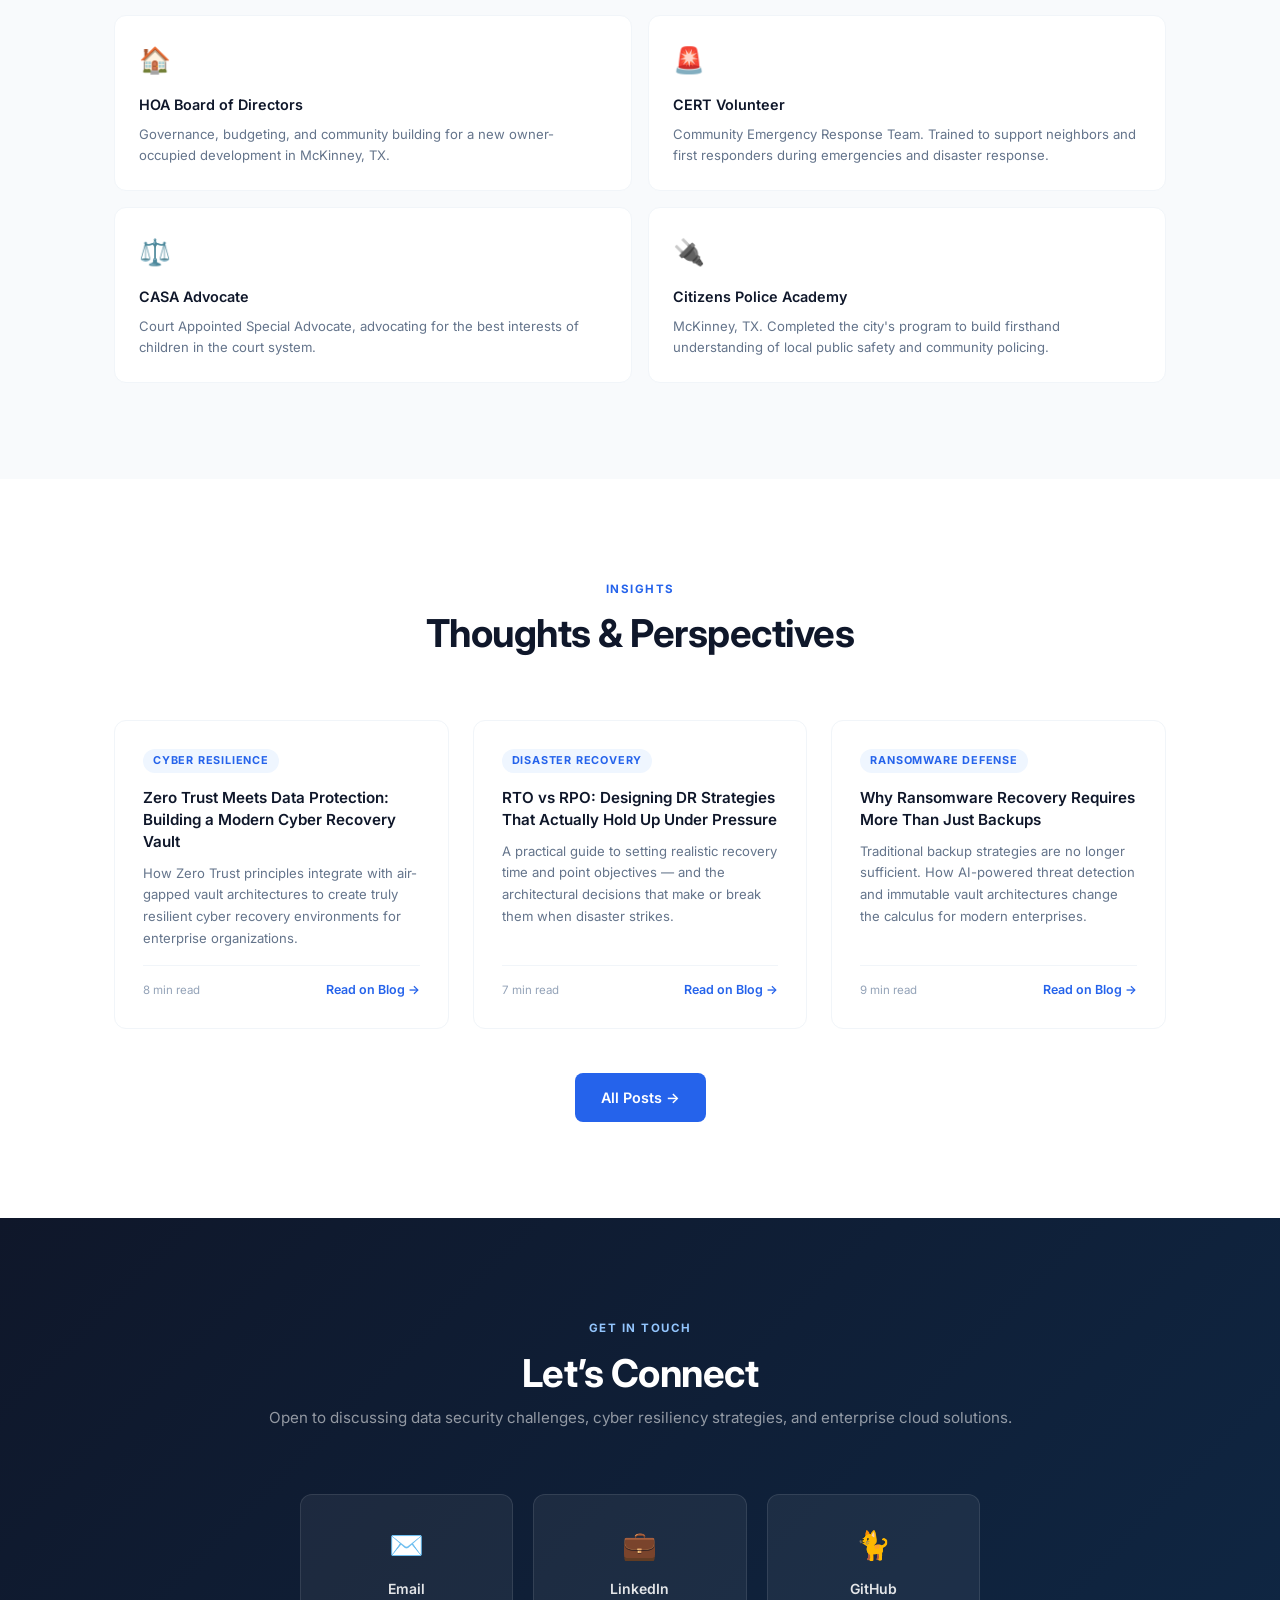
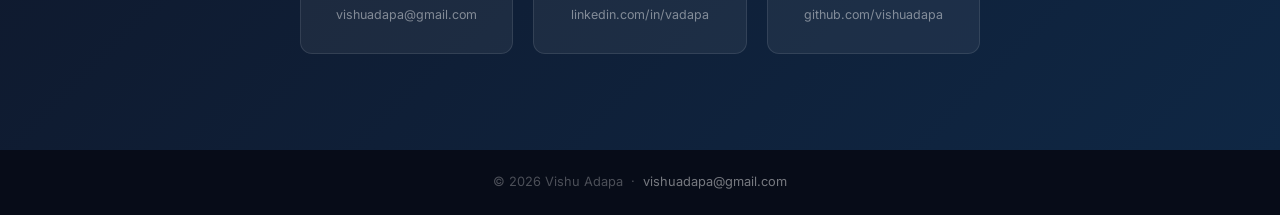
==== commit 8de678d9: "Add professional blog subpage at /blog/ Creates a self-contained blog hub (blog/index.html) with cli" ====
--- a/index.html
+++ b/index.html
@@ -40,6 +40,7 @@
           <li><a href="#certifications">Certifications</a></li>
           <li><a href="#volunteering">Volunteering</a></li>
           <li><a href="#insights">Insights</a></li>
+          <li><a href="/blog/">Blog</a></li>
           <li><a href="#contact" class="nav-cta">Contact</a></li>
         </ul>
         <button class="dark-toggle" id="darkToggle" aria-label="Toggle dark mode">&#127769;</button>
@@ -665,7 +666,7 @@
           <p>How Zero Trust principles integrate with air-gapped vault architectures to create truly resilient cyber recovery environments for enterprise organizations.</p>
           <div class="insight-footer">
             <span class="insight-read">8 min read</span>
-            <a href="https://www.linkedin.com/in/vadapa" target="_blank" rel="noopener noreferrer" class="insight-link">Read on LinkedIn &rarr;</a>
+            <a href="/blog/#zero-trust-cyber-recovery-vault" class="insight-link">Read on Blog &rarr;</a>
           </div>
         </article>
 
@@ -674,8 +675,8 @@
           <h3>RTO vs RPO: Designing DR Strategies That Actually Hold Up Under Pressure</h3>
           <p>A practical guide to setting realistic recovery time and point objectives — and the architectural decisions that make or break them when disaster strikes.</p>
           <div class="insight-footer">
-            <span class="insight-read">6 min read</span>
-            <a href="https://www.linkedin.com/in/vadapa" target="_blank" rel="noopener noreferrer" class="insight-link">Read on LinkedIn &rarr;</a>
+            <span class="insight-read">7 min read</span>
+            <a href="/blog/#rto-vs-rpo-dr-design" class="insight-link">Read on Blog &rarr;</a>
           </div>
         </article>
 
@@ -684,12 +685,17 @@
           <h3>Why Ransomware Recovery Requires More Than Just Backups</h3>
           <p>Traditional backup strategies are no longer sufficient. How AI-powered threat detection and immutable vault architectures change the calculus for modern enterprises.</p>
           <div class="insight-footer">
-            <span class="insight-read">5 min read</span>
-            <a href="https://www.linkedin.com/in/vadapa" target="_blank" rel="noopener noreferrer" class="insight-link">Read on LinkedIn &rarr;</a>
+            <span class="insight-read">9 min read</span>
+            <a href="/blog/#ransomware-beyond-backups" class="insight-link">Read on Blog &rarr;</a>
           </div>
         </article>
 
       </div>
+
+      <div style="text-align:center;margin-top:44px">
+        <a href="/blog/" class="btn btn-primary">All Posts &rarr;</a>
+      </div>
+
     </div>
   </section>
 
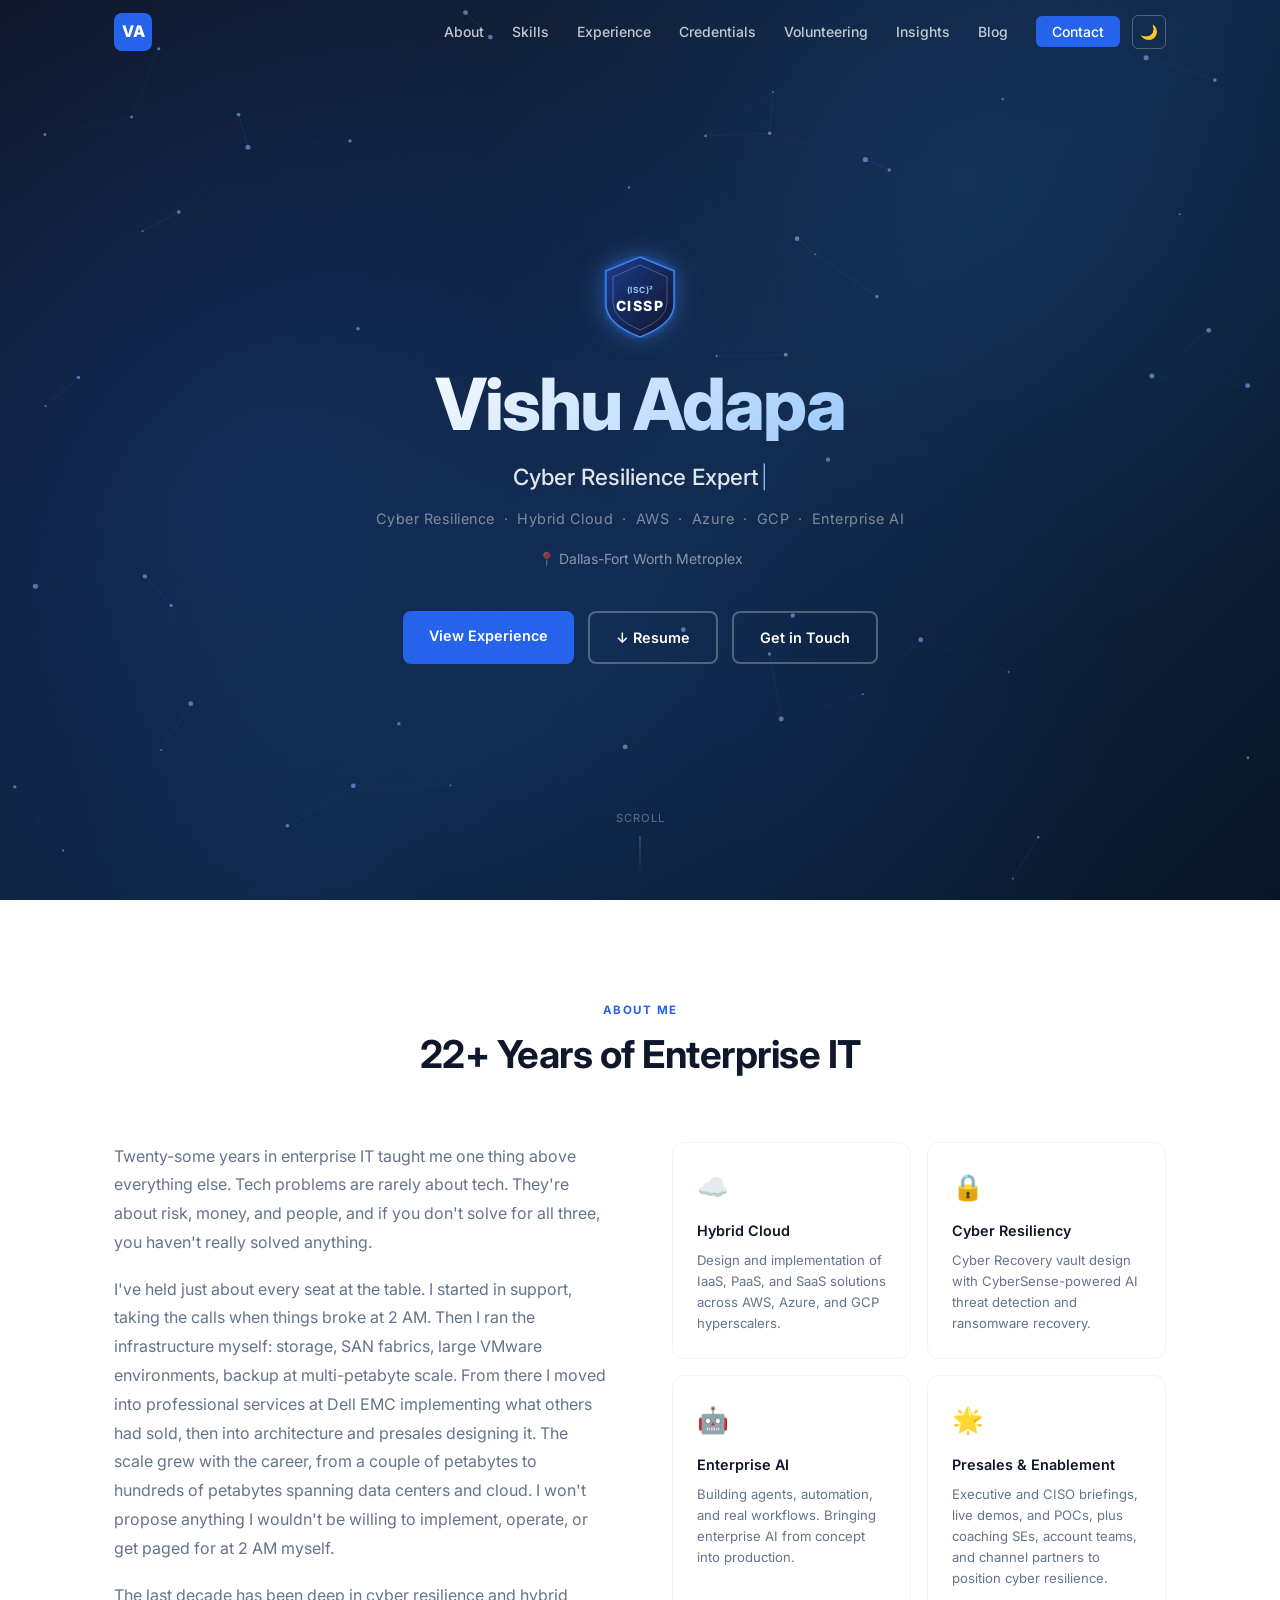
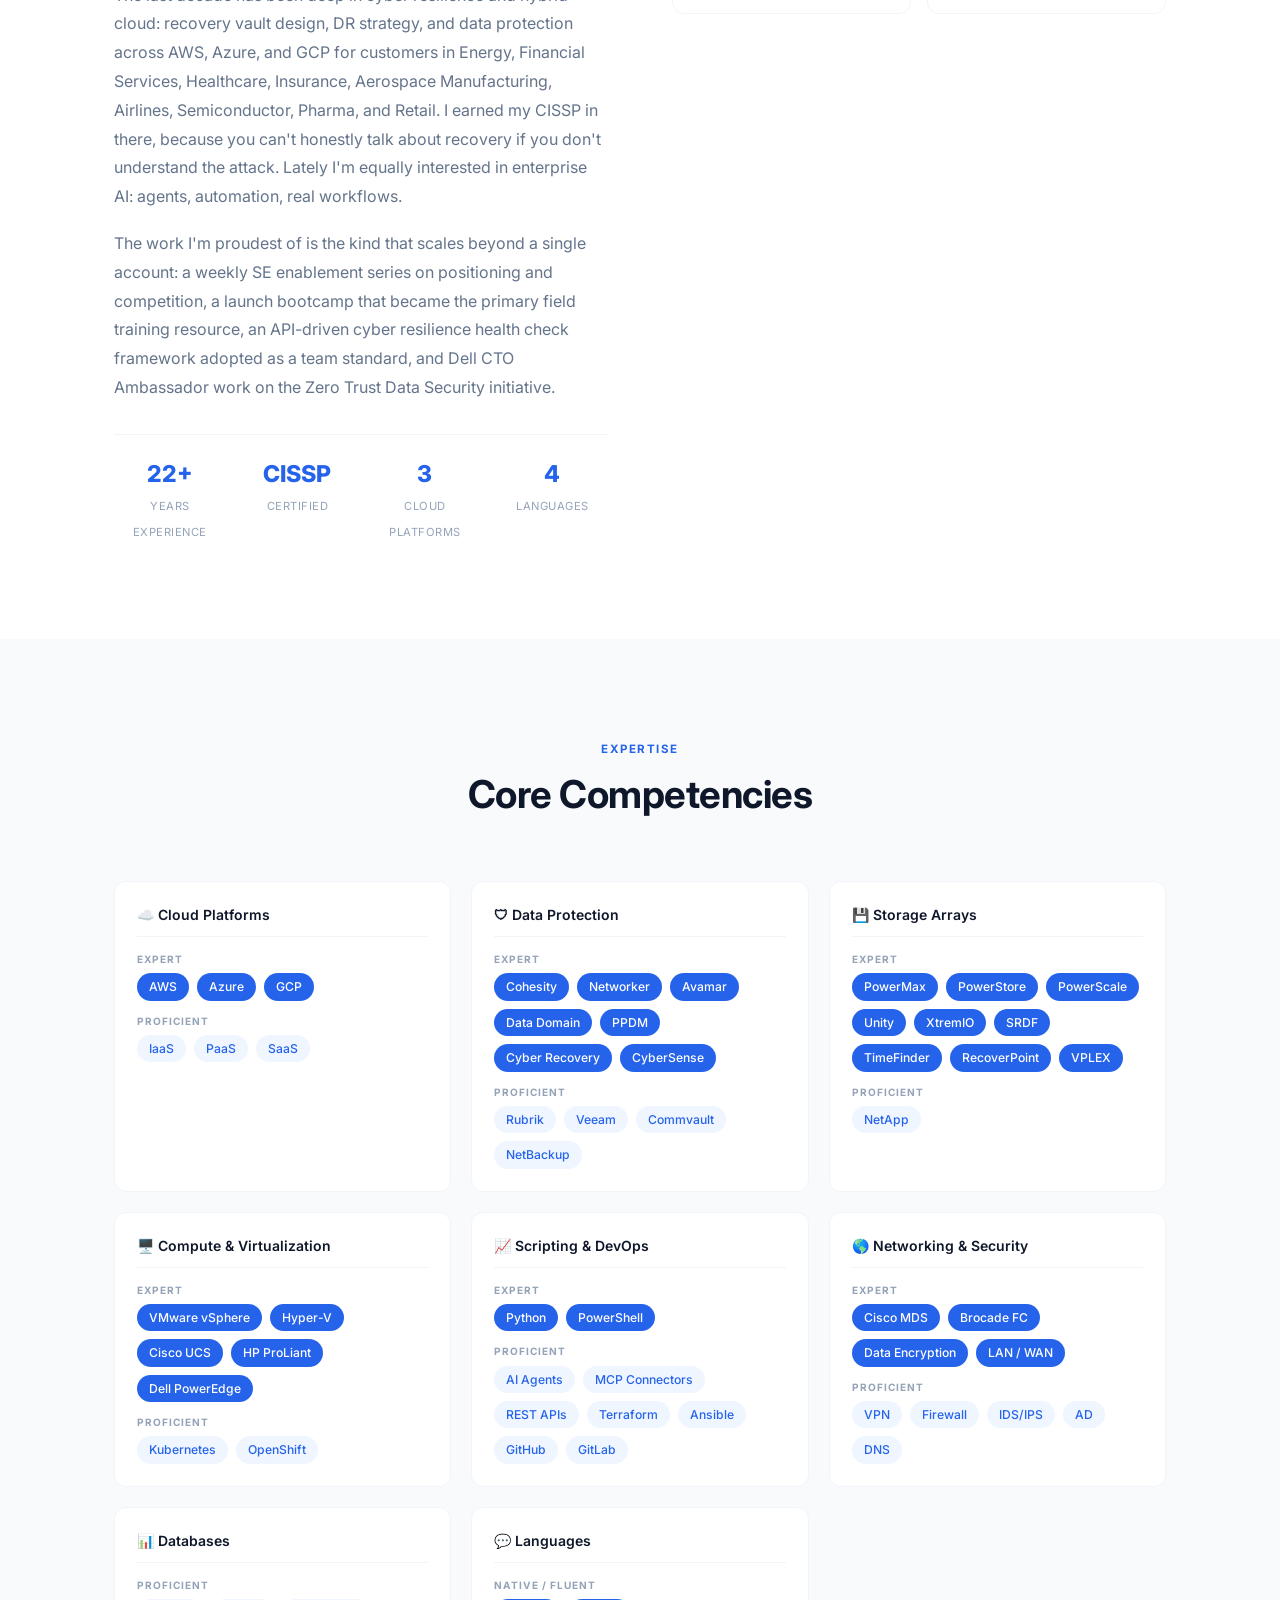
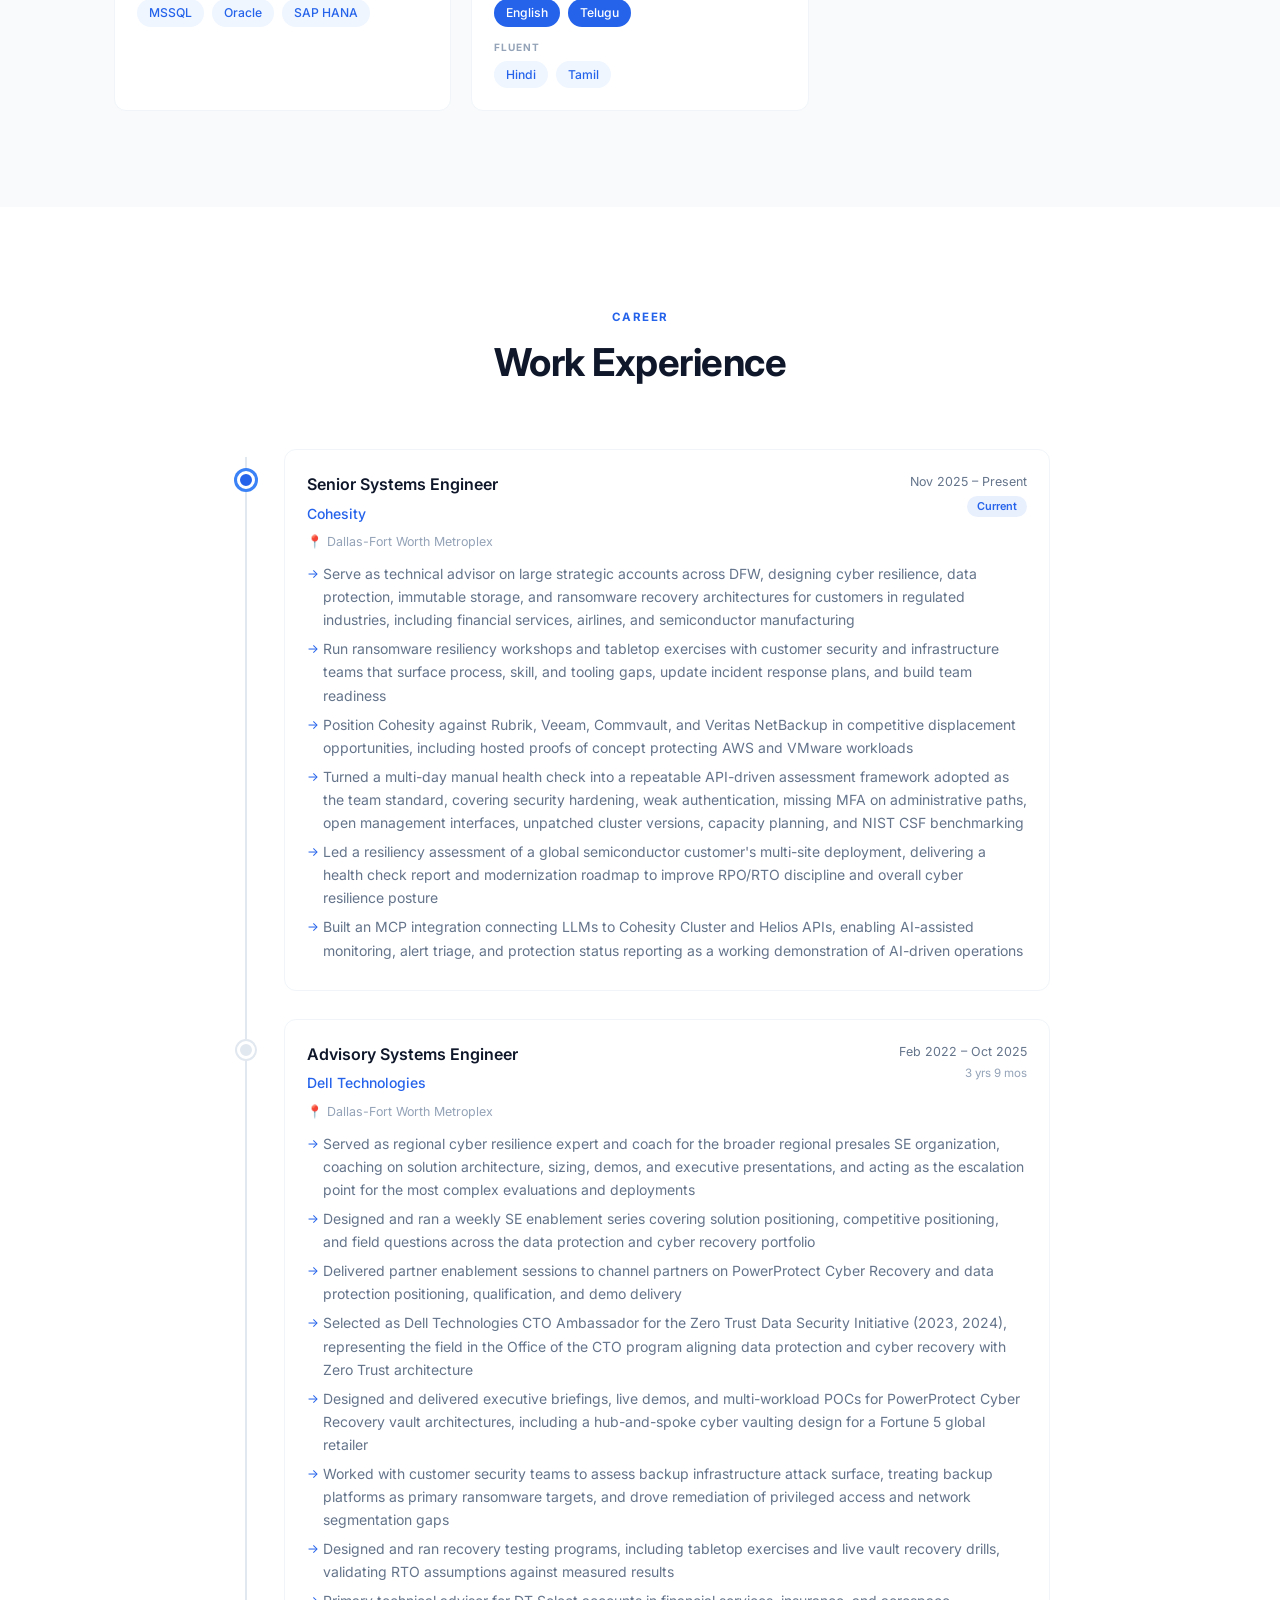
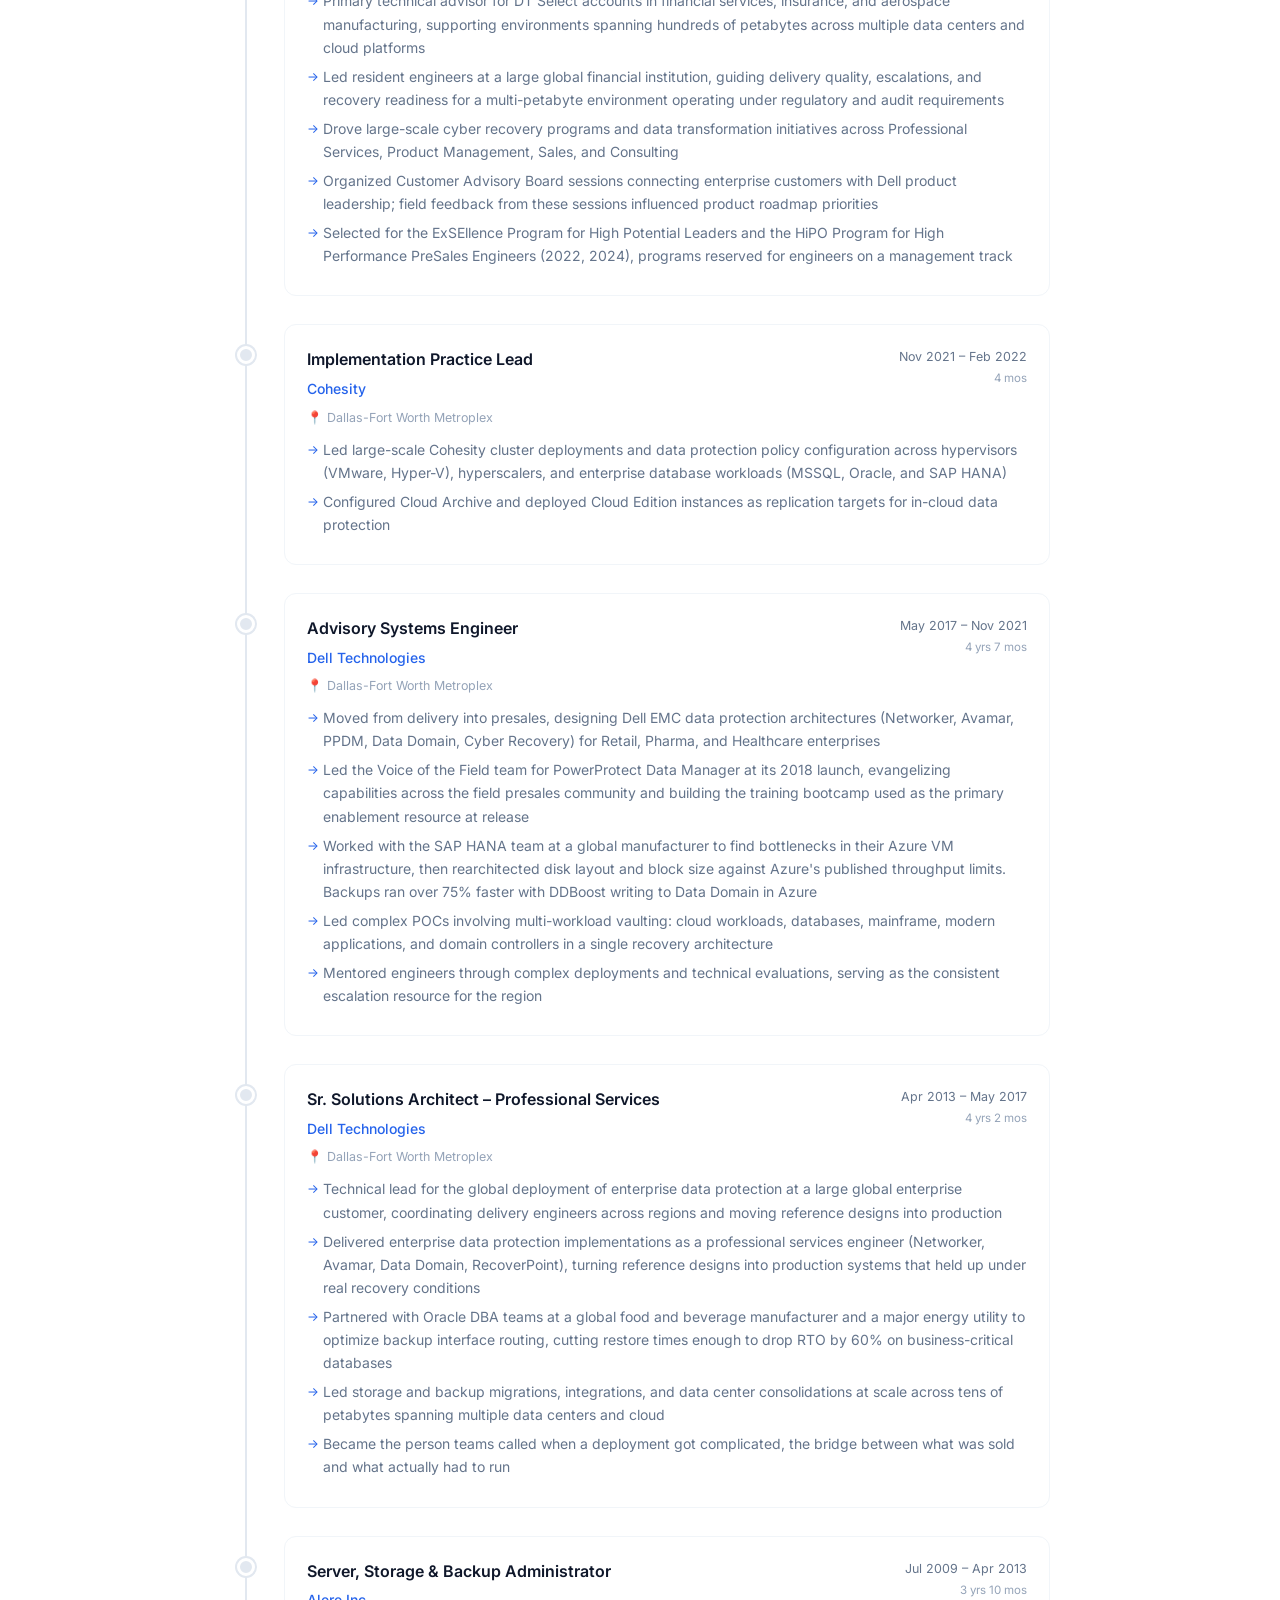
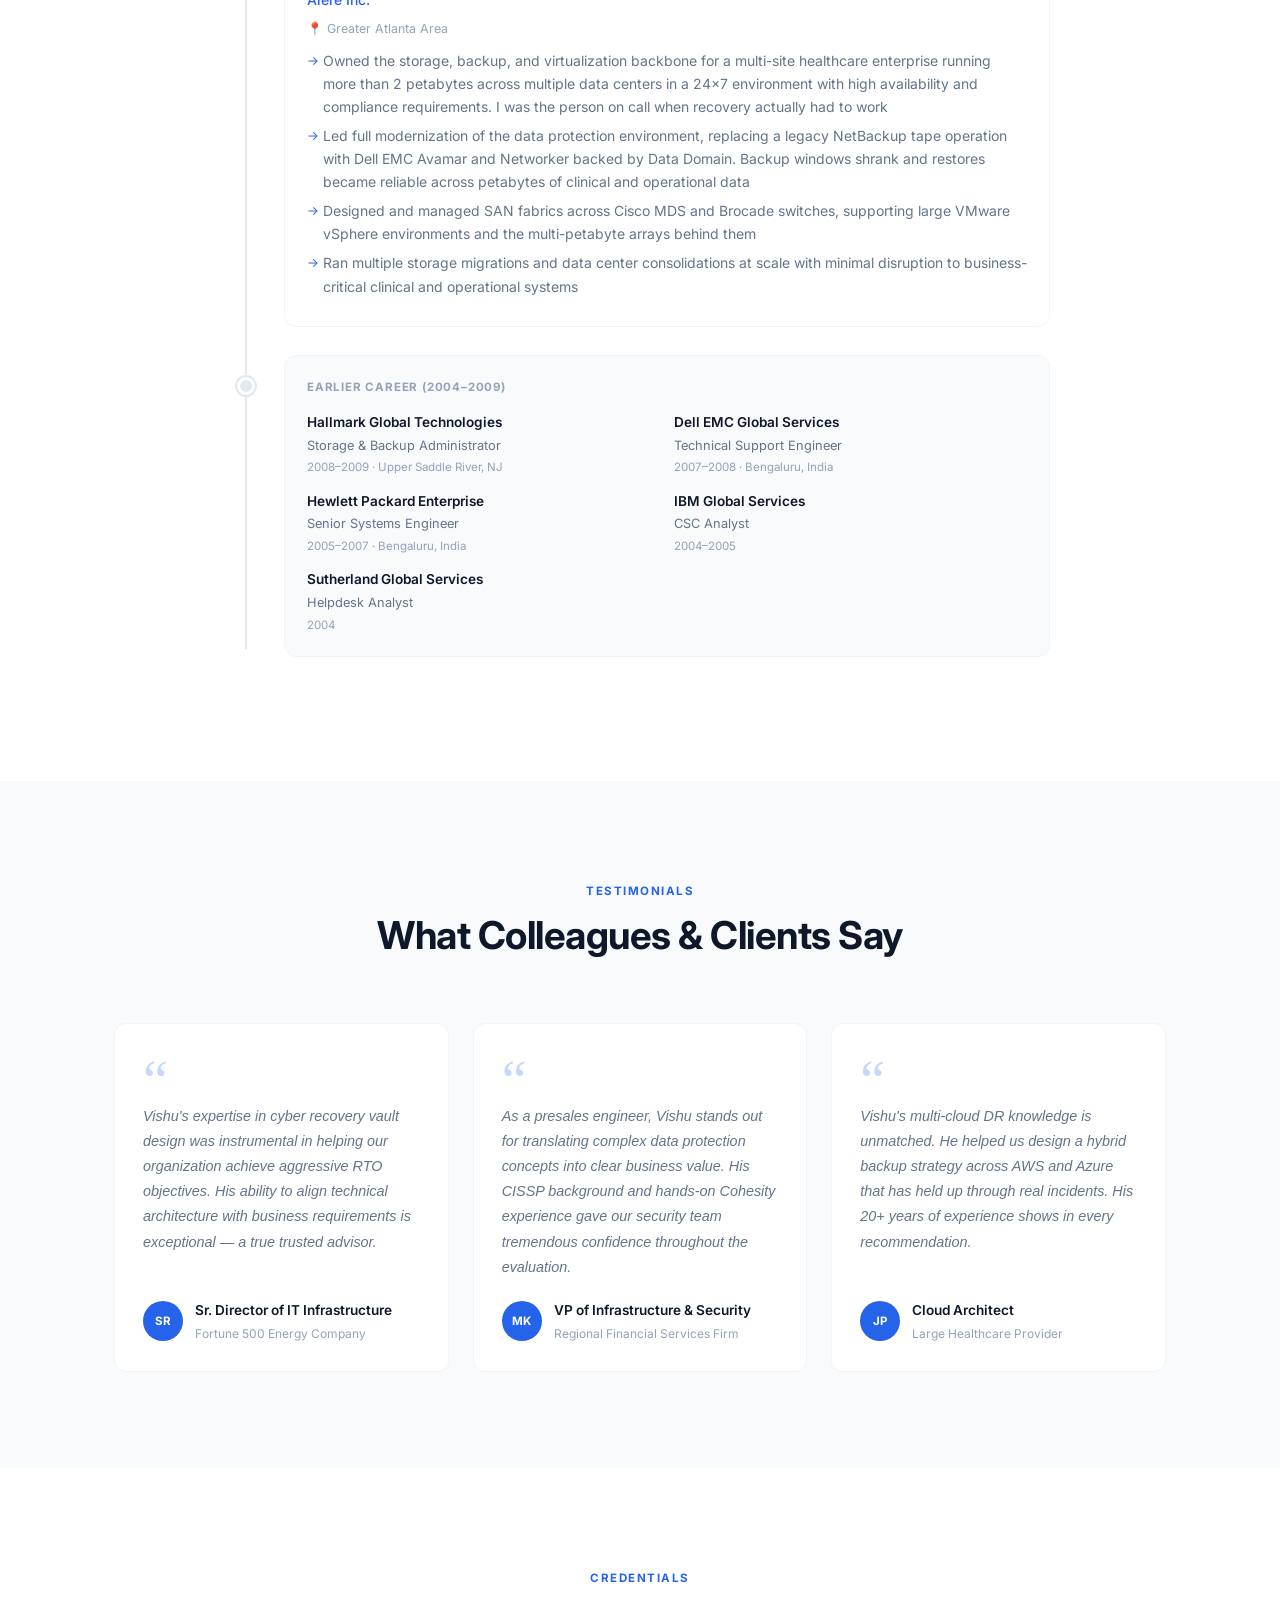
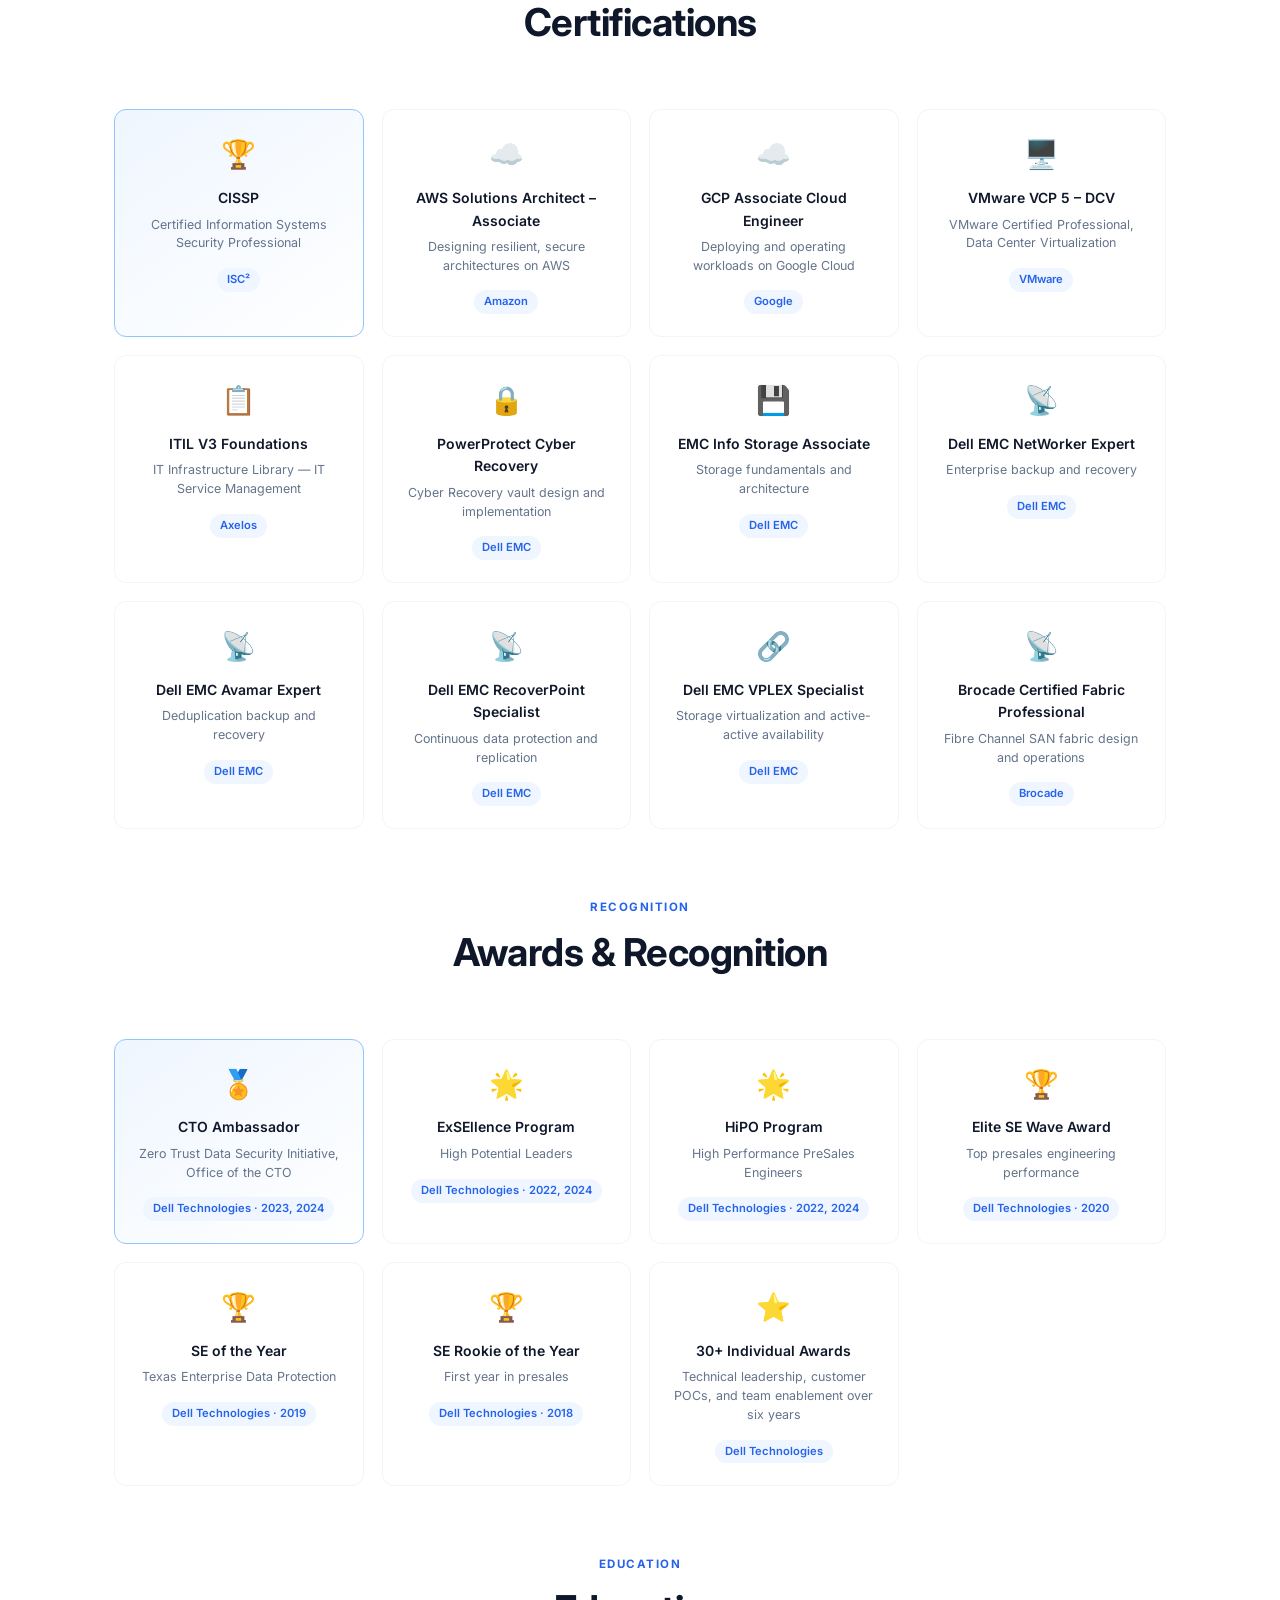
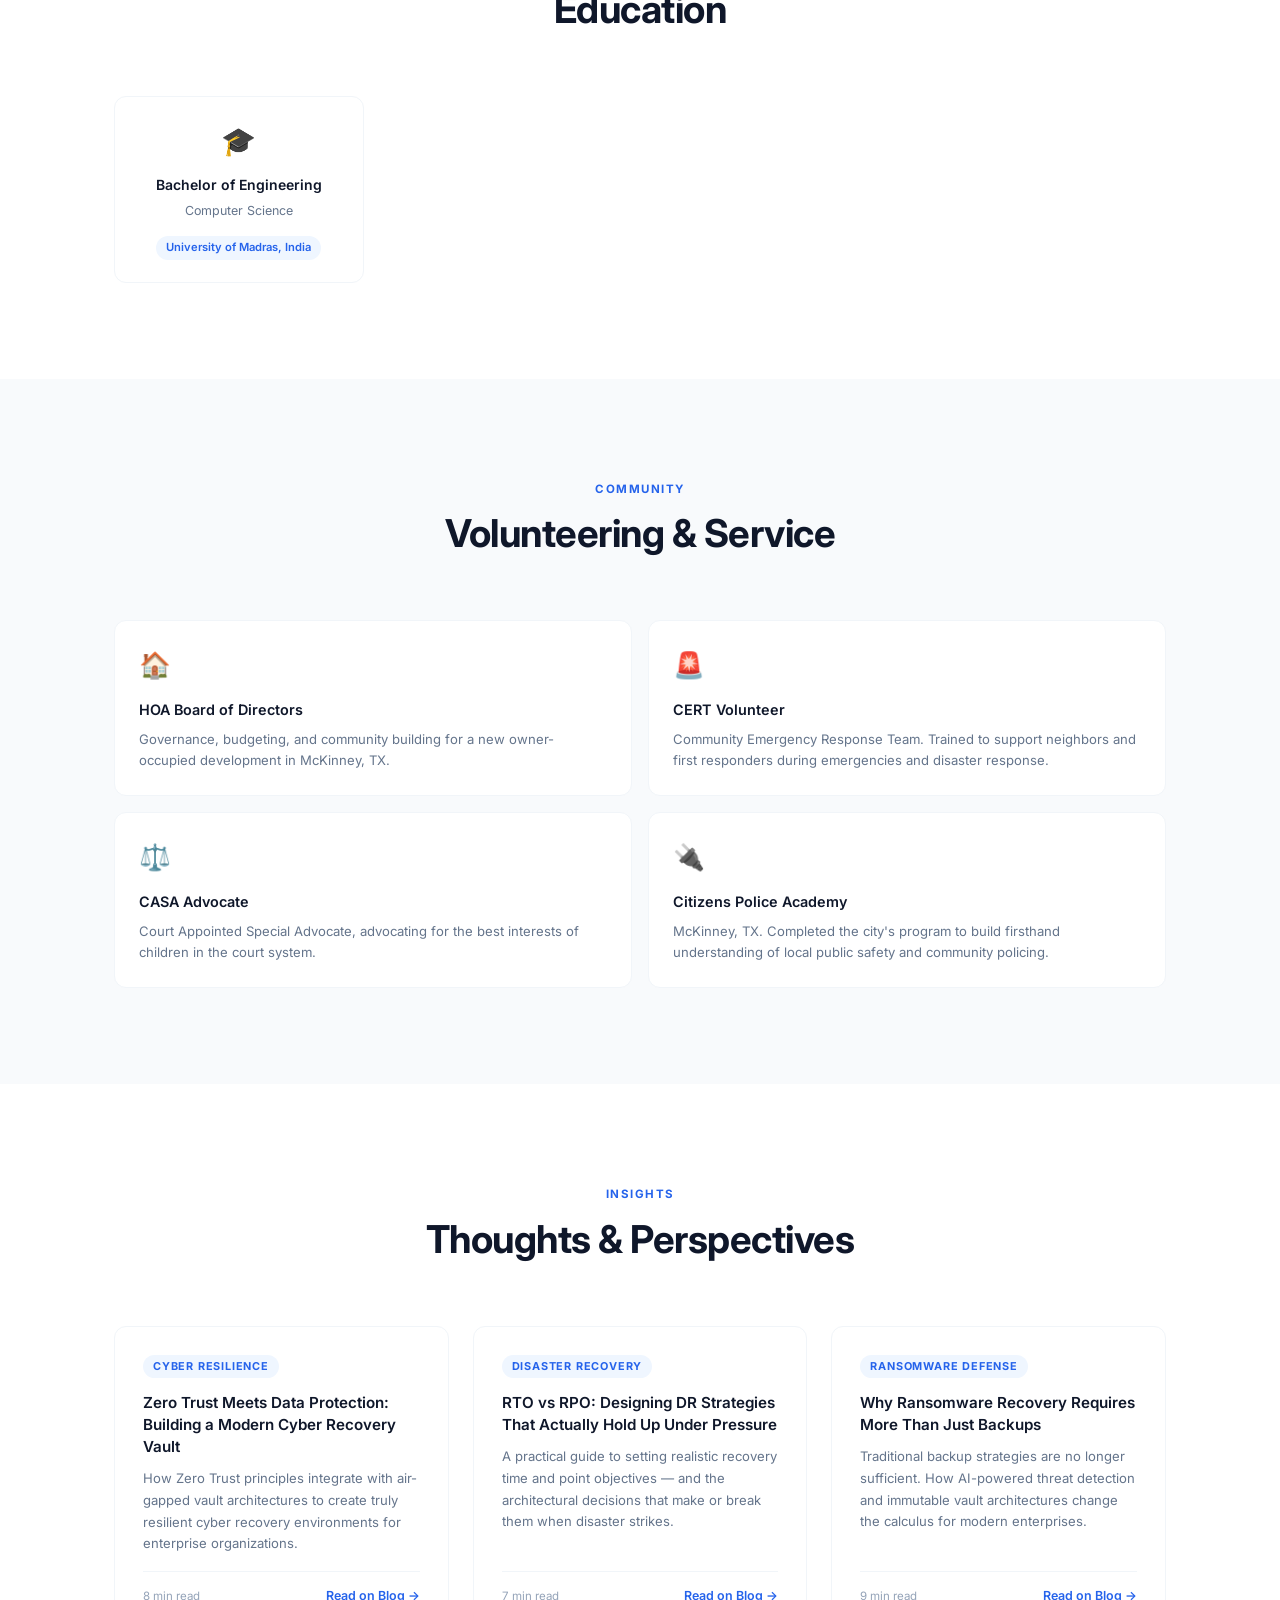
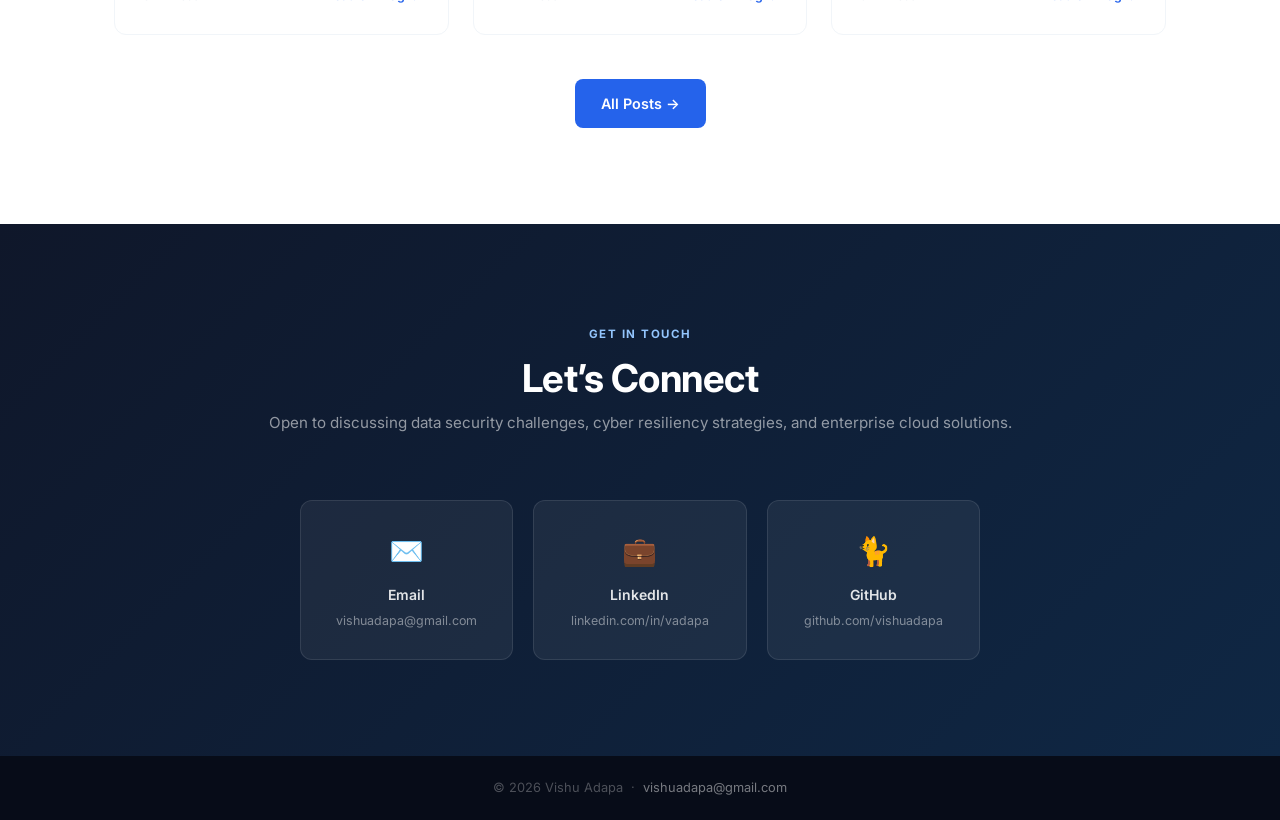
==== commit b9572fa6: "Sync portfolio with latest resume - Replace downloadable resume.pdf with current version - Update to" ====
--- a/index.html
+++ b/index.html
@@ -3,18 +3,18 @@
 <head>
   <meta charset="UTF-8">
   <meta name="viewport" content="width=device-width, initial-scale=1.0">
-  <meta name="description" content="Vishu Adapa, CISSP — Data Security & Cyber Resiliency Expert. 20+ years in hybrid cloud, disaster recovery, and business continuity across AWS, Azure, and GCP.">
+  <meta name="description" content="Vishu Adapa, CISSP — Data Security & Cyber Resiliency Expert. 22+ years in enterprise IT, specializing in cyber resilience, ransomware recovery, and data protection across AWS, Azure, and GCP.">
   <title>Vishu Adapa, CISSP | Data Security & Cyber Resiliency Expert</title>
 
   <!-- Open Graph / Social Sharing -->
   <meta property="og:type" content="website">
   <meta property="og:title" content="Vishu Adapa, CISSP | Data Security & Cyber Resiliency Expert">
-  <meta property="og:description" content="20+ years in hybrid cloud, disaster recovery, and business continuity across AWS, Azure, and GCP. Senior Sales Engineer at Cohesity.">
+  <meta property="og:description" content="22+ years in cyber resilience, ransomware recovery, and data protection across AWS, Azure, and GCP. Senior Systems Engineer at Cohesity.">
   <meta property="og:image" content="https://vishuadapa.com/og-image.png">
   <meta property="og:url" content="https://vishuadapa.com">
   <meta name="twitter:card" content="summary_large_image">
   <meta name="twitter:title" content="Vishu Adapa, CISSP | Data Security & Cyber Resiliency Expert">
-  <meta name="twitter:description" content="20+ years in hybrid cloud, disaster recovery, and business continuity across AWS, Azure, and GCP. Senior Sales Engineer at Cohesity.">
+  <meta name="twitter:description" content="22+ years in cyber resilience, ransomware recovery, and data protection across AWS, Azure, and GCP. Senior Systems Engineer at Cohesity.">
 
   <link rel="preconnect" href="https://fonts.googleapis.com">
   <link rel="preconnect" href="https://fonts.gstatic.com" crossorigin>
@@ -37,7 +37,7 @@
           <li><a href="#about">About</a></li>
           <li><a href="#skills">Skills</a></li>
           <li><a href="#experience">Experience</a></li>
-          <li><a href="#certifications">Certifications</a></li>
+          <li><a href="#certifications">Credentials</a></li>
           <li><a href="#volunteering">Volunteering</a></li>
           <li><a href="#insights">Insights</a></li>
           <li><a href="/blog/">Blog</a></li>
@@ -103,16 +103,17 @@
     <div class="container">
       <div class="section-header">
         <span class="section-tag">About Me</span>
-        <h2>20+ Years of Enterprise IT</h2>
+        <h2>22+ Years of Enterprise IT</h2>
       </div>
       <div class="about-grid">
         <div class="about-text">
           <p>Twenty-some years in enterprise IT taught me one thing above everything else. Tech problems are rarely about tech. They're about risk, money, and people, and if you don't solve for all three, you haven't really solved anything.</p>
           <p>I've held just about every seat at the table. I started in support, taking the calls when things broke at 2 AM. Then I ran the infrastructure myself: storage, SAN fabrics, large VMware environments, backup at multi-petabyte scale. From there I moved into professional services at Dell EMC implementing what others had sold, then into architecture and presales designing it. The scale grew with the career, from a couple of petabytes to hundreds of petabytes spanning data centers and cloud. I won't propose anything I wouldn't be willing to implement, operate, or get paged for at 2 AM myself.</p>
-          <p>The last decade has been deep in cyber resilience and hybrid cloud: recovery vault design, DR strategy, and data protection across AWS, Azure, and GCP for customers in Energy, Financial Services, Healthcare, Insurance, Aerospace Manufacturing, and Retail. I earned my CISSP in there, because you can't honestly talk about recovery if you don't understand the attack. Lately I'm equally interested in enterprise AI: agents, automation, real workflows.</p>
+          <p>The last decade has been deep in cyber resilience and hybrid cloud: recovery vault design, DR strategy, and data protection across AWS, Azure, and GCP for customers in Energy, Financial Services, Healthcare, Insurance, Aerospace Manufacturing, Airlines, Semiconductor, Pharma, and Retail. I earned my CISSP in there, because you can't honestly talk about recovery if you don't understand the attack. Lately I'm equally interested in enterprise AI: agents, automation, real workflows.</p>
+          <p>The work I'm proudest of is the kind that scales beyond a single account: a weekly SE enablement series on positioning and competition, a launch bootcamp that became the primary field training resource, an API-driven cyber resilience health check framework adopted as a team standard, and Dell CTO Ambassador work on the Zero Trust Data Security initiative.</p>
           <div class="about-stats">
             <div class="stat">
-              <span class="stat-number" data-count="20" data-suffix="+">0</span>
+              <span class="stat-number" data-count="22" data-suffix="+">0</span>
               <span class="stat-label">Years Experience</span>
             </div>
             <div class="stat">
@@ -147,8 +148,8 @@
           </div>
           <div class="highlight-card fade-in">
             <div class="highlight-icon">&#127775;</div>
-            <h3>Presales Engineering</h3>
-            <p>Product briefings, live demos, POCs, and solution proposals that accelerate enterprise sales cycles.</p>
+            <h3>Presales &amp; Enablement</h3>
+            <p>Executive and CISO briefings, live demos, and POCs, plus coaching SEs, account teams, and channel partners to position cyber resilience.</p>
           </div>
         </div>
       </div>
@@ -260,7 +261,7 @@
           <div class="skill-tier">
             <span class="tier-label">Proficient</span>
             <div class="skill-tags">
-              <span>Terraform</span><span>Ansible</span><span>GitHub</span><span>GitLab</span>
+              <span>AI Agents</span><span>MCP Connectors</span><span>REST APIs</span><span>Terraform</span><span>Ansible</span><span>GitHub</span><span>GitLab</span>
             </div>
           </div>
         </div>
@@ -340,10 +341,12 @@
             </div>
             <p class="timeline-location">&#128205; Dallas-Fort Worth Metroplex</p>
             <ul class="timeline-bullets">
-              <li>Serve as the technical advisor on sales cycles for Strategic accounts across the DFW metro, working with an AI-powered data security and management platform</li>
-              <li>Design cyber resilience, data governance, and ransomware recovery architectures for enterprise customers in regulated industries</li>
-              <li>Built an automated environment health check framework covering security hardening, capacity planning, and performance. What used to take days of manual review now runs as a repeatable, data-driven engagement the whole team uses</li>
-              <li>Contribute enablement content and competitive playbooks that help the wider team move faster</li>
+              <li>Serve as technical advisor on large strategic accounts across DFW, designing cyber resilience, data protection, immutable storage, and ransomware recovery architectures for customers in regulated industries, including financial services, airlines, and semiconductor manufacturing</li>
+              <li>Run ransomware resiliency workshops and tabletop exercises with customer security and infrastructure teams that surface process, skill, and tooling gaps, update incident response plans, and build team readiness</li>
+              <li>Position Cohesity against Rubrik, Veeam, Commvault, and Veritas NetBackup in competitive displacement opportunities, including hosted proofs of concept protecting AWS and VMware workloads</li>
+              <li>Turned a multi-day manual health check into a repeatable API-driven assessment framework adopted as the team standard, covering security hardening, weak authentication, missing MFA on administrative paths, open management interfaces, unpatched cluster versions, capacity planning, and NIST CSF benchmarking</li>
+              <li>Led a resiliency assessment of a global semiconductor customer's multi-site deployment, delivering a health check report and modernization roadmap to improve RPO/RTO discipline and overall cyber resilience posture</li>
+              <li>Built an MCP integration connecting LLMs to Cohesity Cluster and Helios APIs, enabling AI-assisted monitoring, alert triage, and protection status reporting as a working demonstration of AI-driven operations</li>
             </ul>
           </div>
         </div>
@@ -364,10 +367,18 @@
             </div>
             <p class="timeline-location">&#128205; Dallas-Fort Worth Metroplex</p>
             <ul class="timeline-bullets">
-              <li>Supported strategic enterprise customers across Global Financial Services, Insurance, and Aerospace Manufacturing as their technical advisor on data protection and cyber resilience, including environments at hundreds of petabytes across multiple data centers and cloud</li>
-              <li>Ran solution briefings, demos, and POCs centered on cyber resilience, designing PowerProtect Cyber Recovery vault architectures that keep business-critical services running through ransomware and outage</li>
-              <li>Led large-scale cyber recovery design for a global Fortune 5 retailer, architecting a hub-and-spoke vaulting model protecting regional distribution sites back to a central secure vault</li>
-              <li>Guided enterprises through data protection strategy during cloud migration, balancing security, recoverability, and cost</li>
+              <li>Served as regional cyber resilience expert and coach for the broader regional presales SE organization, coaching on solution architecture, sizing, demos, and executive presentations, and acting as the escalation point for the most complex evaluations and deployments</li>
+              <li>Designed and ran a weekly SE enablement series covering solution positioning, competitive positioning, and field questions across the data protection and cyber recovery portfolio</li>
+              <li>Delivered partner enablement sessions to channel partners on PowerProtect Cyber Recovery and data protection positioning, qualification, and demo delivery</li>
+              <li>Selected as Dell Technologies CTO Ambassador for the Zero Trust Data Security Initiative (2023, 2024), representing the field in the Office of the CTO program aligning data protection and cyber recovery with Zero Trust architecture</li>
+              <li>Designed and delivered executive briefings, live demos, and multi-workload POCs for PowerProtect Cyber Recovery vault architectures, including a hub-and-spoke cyber vaulting design for a Fortune 5 global retailer</li>
+              <li>Worked with customer security teams to assess backup infrastructure attack surface, treating backup platforms as primary ransomware targets, and drove remediation of privileged access and network segmentation gaps</li>
+              <li>Designed and ran recovery testing programs, including tabletop exercises and live vault recovery drills, validating RTO assumptions against measured results</li>
+              <li>Primary technical advisor for DT Select accounts in financial services, insurance, and aerospace manufacturing, supporting environments spanning hundreds of petabytes across multiple data centers and cloud platforms</li>
+              <li>Led resident engineers at a large global financial institution, guiding delivery quality, escalations, and recovery readiness for a multi-petabyte environment operating under regulatory and audit requirements</li>
+              <li>Drove large-scale cyber recovery programs and data transformation initiatives across Professional Services, Product Management, Sales, and Consulting</li>
+              <li>Organized Customer Advisory Board sessions connecting enterprise customers with Dell product leadership; field feedback from these sessions influenced product roadmap priorities</li>
+              <li>Selected for the ExSEllence Program for High Potential Leaders and the HiPO Program for High Performance PreSales Engineers (2022, 2024), programs reserved for engineers on a management track</li>
             </ul>
           </div>
         </div>
@@ -386,8 +397,9 @@
                 <span class="timeline-duration">4 mos</span>
               </div>
             </div>
+            <p class="timeline-location">&#128205; Dallas-Fort Worth Metroplex</p>
             <ul class="timeline-bullets">
-              <li>Led installation of Cohesity clusters on branded hardware with Data Protection Policies for VMware, Hyper-V, MSSQL, and Oracle workloads</li>
+              <li>Led large-scale Cohesity cluster deployments and data protection policy configuration across hypervisors (VMware, Hyper-V), hyperscalers, and enterprise database workloads (MSSQL, Oracle, and SAP HANA)</li>
               <li>Configured Cloud Archive and deployed Cloud Edition instances as replication targets for in-cloud data protection</li>
             </ul>
           </div>
@@ -410,9 +422,10 @@
             <p class="timeline-location">&#128205; Dallas-Fort Worth Metroplex</p>
             <ul class="timeline-bullets">
               <li>Moved from delivery into presales, designing Dell EMC data protection architectures (Networker, Avamar, PPDM, Data Domain, Cyber Recovery) for Retail, Pharma, and Healthcare enterprises</li>
-              <li>Worked with the SAP HANA team at a global food and beverage manufacturer to find bottlenecks in their Azure VM infrastructure, then rearchitected disk layout and block size against Azure's published throughput limits. Backups ran over 75% faster with DDBoost writing to Data Domain in Azure</li>
+              <li>Led the Voice of the Field team for PowerProtect Data Manager at its 2018 launch, evangelizing capabilities across the field presales community and building the training bootcamp used as the primary enablement resource at release</li>
+              <li>Worked with the SAP HANA team at a global manufacturer to find bottlenecks in their Azure VM infrastructure, then rearchitected disk layout and block size against Azure's published throughput limits. Backups ran over 75% faster with DDBoost writing to Data Domain in Azure</li>
               <li>Led complex POCs involving multi-workload vaulting: cloud workloads, databases, mainframe, modern applications, and domain controllers in a single recovery architecture</li>
-              <li>Mentored engineers through complex deployments, multiplying team capacity; consistently beat objectives while serving as trusted advisor on evaluations spanning hundreds of petabytes</li>
+              <li>Mentored engineers through complex deployments and technical evaluations, serving as the consistent escalation resource for the region</li>
             </ul>
           </div>
         </div>
@@ -423,7 +436,7 @@
           <div class="timeline-card fade-in">
             <div class="timeline-header">
               <div>
-                <h3>Sr. Solutions Architect</h3>
+                <h3>Sr. Solutions Architect – Professional Services</h3>
                 <span class="company">Dell Technologies</span>
               </div>
               <div class="timeline-meta">
@@ -431,8 +444,9 @@
                 <span class="timeline-duration">4 yrs 2 mos</span>
               </div>
             </div>
-            <p class="timeline-location">&#128205; Dallas-Fort Worth Area</p>
+            <p class="timeline-location">&#128205; Dallas-Fort Worth Metroplex</p>
             <ul class="timeline-bullets">
+              <li>Technical lead for the global deployment of enterprise data protection at a large global enterprise customer, coordinating delivery engineers across regions and moving reference designs into production</li>
               <li>Delivered enterprise data protection implementations as a professional services engineer (Networker, Avamar, Data Domain, RecoverPoint), turning reference designs into production systems that held up under real recovery conditions</li>
               <li>Partnered with Oracle DBA teams at a global food and beverage manufacturer and a major energy utility to optimize backup interface routing, cutting restore times enough to drop RTO by 60% on business-critical databases</li>
               <li>Led storage and backup migrations, integrations, and data center consolidations at scale across tens of petabytes spanning multiple data centers and cloud</li>
@@ -457,7 +471,7 @@
             </div>
             <p class="timeline-location">&#128205; Greater Atlanta Area</p>
             <ul class="timeline-bullets">
-              <li>Owned the storage, backup, and virtualization backbone for a multi-site healthcare enterprise running more than 2 petabytes across multiple data centers. I was the person on call when recovery actually had to work</li>
+              <li>Owned the storage, backup, and virtualization backbone for a multi-site healthcare enterprise running more than 2 petabytes across multiple data centers in a 24x7 environment with high availability and compliance requirements. I was the person on call when recovery actually had to work</li>
               <li>Led full modernization of the data protection environment, replacing a legacy NetBackup tape operation with Dell EMC Avamar and Networker backed by Data Domain. Backup windows shrank and restores became reliable across petabytes of clinical and operational data</li>
               <li>Designed and managed SAN fabrics across Cisco MDS and Brocade switches, supporting large VMware vSphere environments and the multi-petabyte arrays behind them</li>
               <li>Ran multiple storage migrations and data center consolidations at scale with minimal disruption to business-critical clinical and operational systems</li>
@@ -473,12 +487,12 @@
             <div class="earlier-roles">
               <div class="earlier-role">
                 <span class="earlier-company">Hallmark Global Technologies</span>
-                <span class="earlier-position">Server, Storage &amp; Backup Administrator</span>
+                <span class="earlier-position">Storage &amp; Backup Administrator</span>
                 <span class="earlier-dates">2008–2009 &middot; Upper Saddle River, NJ</span>
               </div>
               <div class="earlier-role">
-                <span class="earlier-company">Dell EMC</span>
-                <span class="earlier-position">Sr. TSE — ISG Storage</span>
+                <span class="earlier-company">Dell EMC Global Services</span>
+                <span class="earlier-position">Technical Support Engineer</span>
                 <span class="earlier-dates">2007–2008 &middot; Bengaluru, India</span>
               </div>
               <div class="earlier-role">
@@ -487,9 +501,14 @@
                 <span class="earlier-dates">2005–2007 &middot; Bengaluru, India</span>
               </div>
               <div class="earlier-role">
-                <span class="earlier-company">IBM</span>
+                <span class="earlier-company">IBM Global Services</span>
                 <span class="earlier-position">CSC Analyst</span>
                 <span class="earlier-dates">2004–2005</span>
+              </div>
+              <div class="earlier-role">
+                <span class="earlier-company">Sutherland Global Services</span>
+                <span class="earlier-position">Helpdesk Analyst</span>
+                <span class="earlier-dates">2004</span>
               </div>
             </div>
           </div>
@@ -563,25 +582,25 @@
         </a>
         <a href="https://aws.amazon.com/certification/" target="_blank" rel="noopener noreferrer" class="cert-card fade-in">
           <div class="cert-icon">&#9729;&#65039;</div>
-          <h3>AWS Certified</h3>
-          <p>Amazon Web Services cloud certification</p>
+          <h3>AWS Solutions Architect – Associate</h3>
+          <p>Designing resilient, secure architectures on AWS</p>
           <span class="cert-issuer">Amazon</span>
         </a>
         <a href="https://cloud.google.com/certification/" target="_blank" rel="noopener noreferrer" class="cert-card fade-in">
           <div class="cert-icon">&#9729;&#65039;</div>
-          <h3>GCP Certified</h3>
-          <p>Google Cloud Platform certification</p>
+          <h3>GCP Associate Cloud Engineer</h3>
+          <p>Deploying and operating workloads on Google Cloud</p>
           <span class="cert-issuer">Google</span>
         </a>
         <a href="https://www.vmware.com/learning/certification.html" target="_blank" rel="noopener noreferrer" class="cert-card fade-in">
           <div class="cert-icon">&#128421;&#65039;</div>
-          <h3>VMware Certified</h3>
-          <p>Virtualization and vSphere certifications</p>
+          <h3>VMware VCP 5 – DCV</h3>
+          <p>VMware Certified Professional, Data Center Virtualization</p>
           <span class="cert-issuer">VMware</span>
         </a>
         <a href="https://www.axelos.com/certifications/itil-service-management/" target="_blank" rel="noopener noreferrer" class="cert-card fade-in">
           <div class="cert-icon">&#128203;</div>
-          <h3>ITIL Certified</h3>
+          <h3>ITIL V3 Foundations</h3>
           <p>IT Infrastructure Library — IT Service Management</p>
           <span class="cert-issuer">Axelos</span>
         </a>
@@ -599,22 +618,96 @@
         </a>
         <a href="https://education.delltechnologies.com/" target="_blank" rel="noopener noreferrer" class="cert-card fade-in">
           <div class="cert-icon">&#128225;</div>
-          <h3>EMC Networker Implementation</h3>
-          <p>Backup and recovery solution specialist</p>
+          <h3>Dell EMC NetWorker Expert</h3>
+          <p>Enterprise backup and recovery</p>
           <span class="cert-issuer">Dell EMC</span>
         </a>
         <a href="https://education.delltechnologies.com/" target="_blank" rel="noopener noreferrer" class="cert-card fade-in">
           <div class="cert-icon">&#128225;</div>
-          <h3>EMC Avamar Implementation</h3>
-          <p>Deduplication backup solution specialist</p>
+          <h3>Dell EMC Avamar Expert</h3>
+          <p>Deduplication backup and recovery</p>
           <span class="cert-issuer">Dell EMC</span>
         </a>
         <a href="https://education.delltechnologies.com/" target="_blank" rel="noopener noreferrer" class="cert-card fade-in">
           <div class="cert-icon">&#128225;</div>
-          <h3>EMC RecoverPoint Implementation</h3>
+          <h3>Dell EMC RecoverPoint Specialist</h3>
           <p>Continuous data protection and replication</p>
           <span class="cert-issuer">Dell EMC</span>
         </a>
+        <a href="https://education.delltechnologies.com/" target="_blank" rel="noopener noreferrer" class="cert-card fade-in">
+          <div class="cert-icon">&#128279;</div>
+          <h3>Dell EMC VPLEX Specialist</h3>
+          <p>Storage virtualization and active-active availability</p>
+          <span class="cert-issuer">Dell EMC</span>
+        </a>
+        <div class="cert-card fade-in">
+          <div class="cert-icon">&#128225;</div>
+          <h3>Brocade Certified Fabric Professional</h3>
+          <p>Fibre Channel SAN fabric design and operations</p>
+          <span class="cert-issuer">Brocade</span>
+        </div>
+      </div>
+
+      <div class="section-header subsection-header" id="awards">
+        <span class="section-tag">Recognition</span>
+        <h2>Awards &amp; Recognition</h2>
+      </div>
+      <div class="certs-grid">
+        <div class="cert-card featured fade-in">
+          <div class="cert-icon">&#127941;</div>
+          <h3>CTO Ambassador</h3>
+          <p>Zero Trust Data Security Initiative, Office of the CTO</p>
+          <span class="cert-issuer">Dell Technologies &middot; 2023, 2024</span>
+        </div>
+        <div class="cert-card fade-in">
+          <div class="cert-icon">&#127775;</div>
+          <h3>ExSEllence Program</h3>
+          <p>High Potential Leaders</p>
+          <span class="cert-issuer">Dell Technologies &middot; 2022, 2024</span>
+        </div>
+        <div class="cert-card fade-in">
+          <div class="cert-icon">&#127775;</div>
+          <h3>HiPO Program</h3>
+          <p>High Performance PreSales Engineers</p>
+          <span class="cert-issuer">Dell Technologies &middot; 2022, 2024</span>
+        </div>
+        <div class="cert-card fade-in">
+          <div class="cert-icon">&#127942;</div>
+          <h3>Elite SE Wave Award</h3>
+          <p>Top presales engineering performance</p>
+          <span class="cert-issuer">Dell Technologies &middot; 2020</span>
+        </div>
+        <div class="cert-card fade-in">
+          <div class="cert-icon">&#127942;</div>
+          <h3>SE of the Year</h3>
+          <p>Texas Enterprise Data Protection</p>
+          <span class="cert-issuer">Dell Technologies &middot; 2019</span>
+        </div>
+        <div class="cert-card fade-in">
+          <div class="cert-icon">&#127942;</div>
+          <h3>SE Rookie of the Year</h3>
+          <p>First year in presales</p>
+          <span class="cert-issuer">Dell Technologies &middot; 2018</span>
+        </div>
+        <div class="cert-card fade-in">
+          <div class="cert-icon">&#11088;</div>
+          <h3>30+ Individual Awards</h3>
+          <p>Technical leadership, customer POCs, and team enablement over six years</p>
+          <span class="cert-issuer">Dell Technologies</span>
+        </div>
+      </div>
+
+      <div class="section-header subsection-header" id="education">
+        <span class="section-tag">Education</span>
+        <h2>Education</h2>
+      </div>
+      <div class="certs-grid">
+        <div class="cert-card fade-in">
+          <div class="cert-icon">&#127891;</div>
+          <h3>Bachelor of Engineering</h3>
+          <p>Computer Science</p>
+          <span class="cert-issuer">University of Madras, India</span>
+        </div>
       </div>
     </div>
   </section>
--- a/style.css
+++ b/style.css
@@ -891,3 +891,6 @@
   }
   .cissp-shield { animation: none; }
 }
+
+/* Sub-sections inside Credentials (Awards, Education) */
+.subsection-header { margin-top: 64px; }
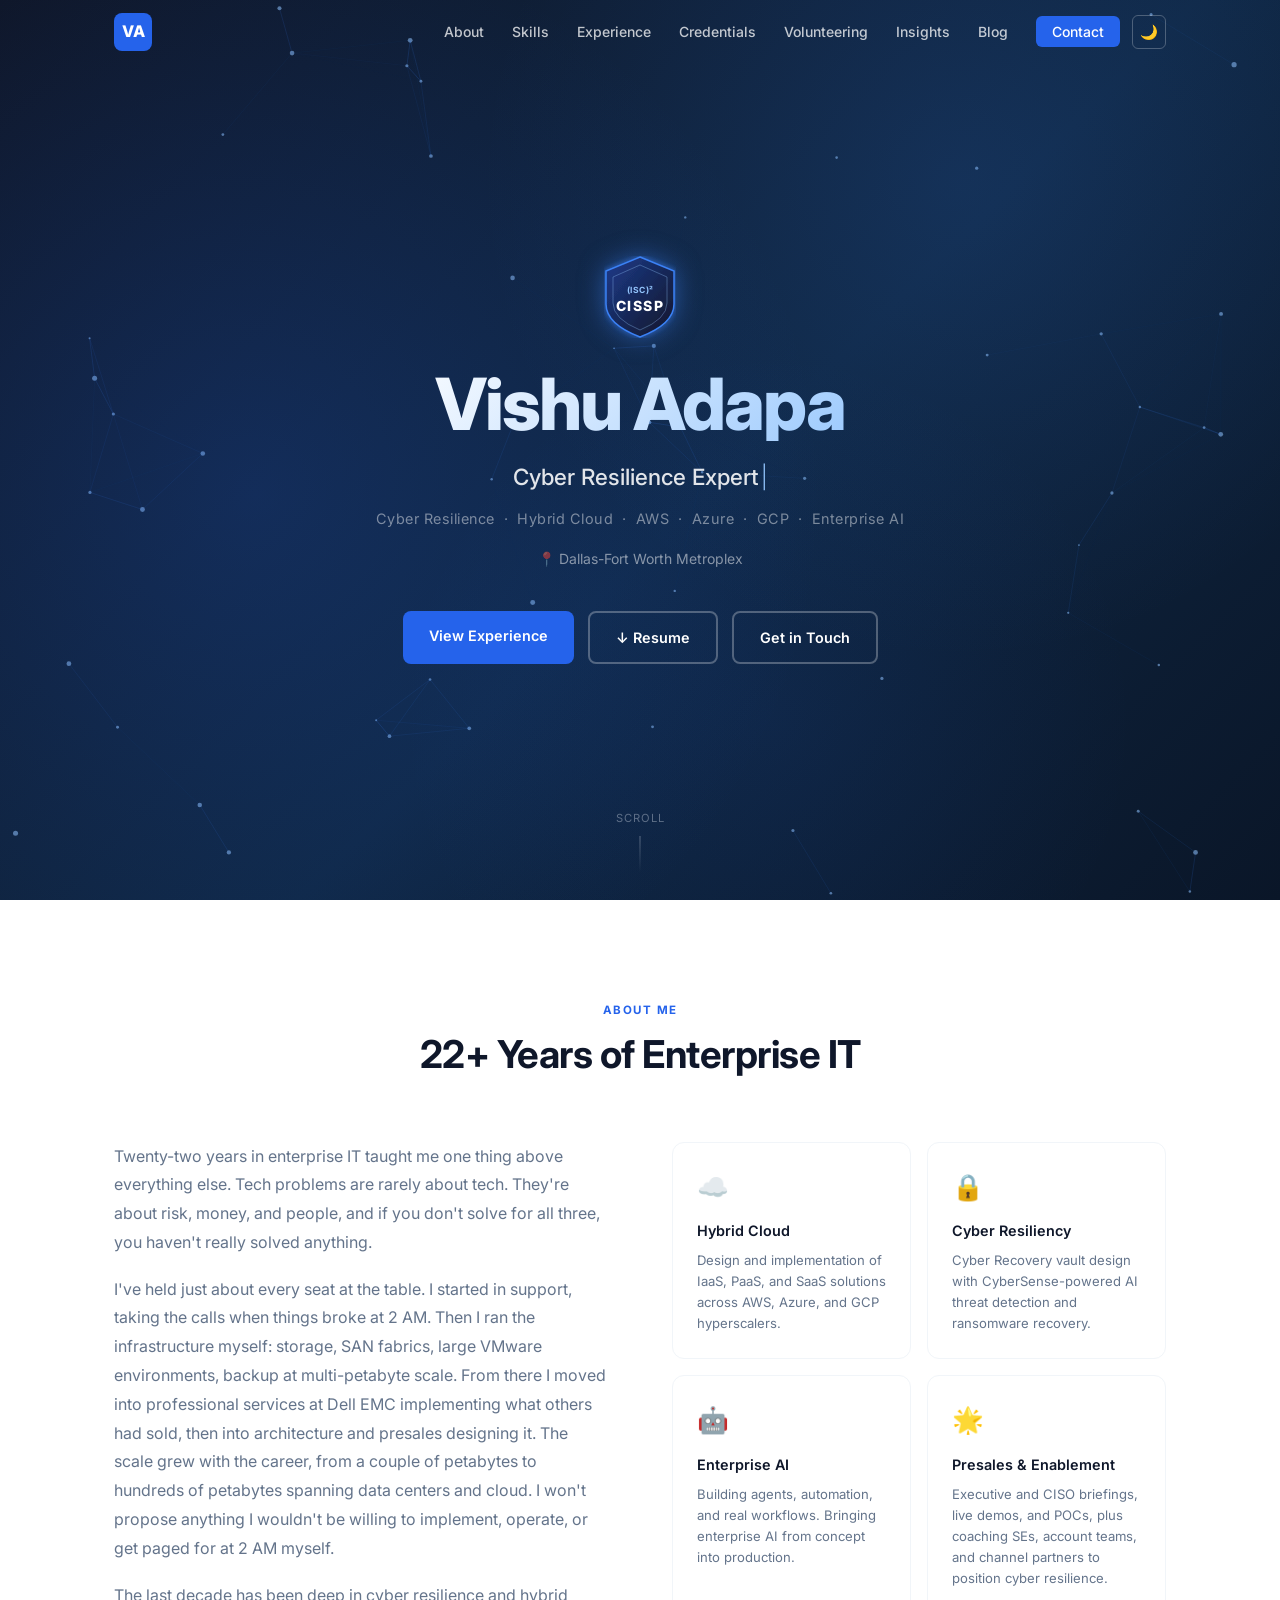
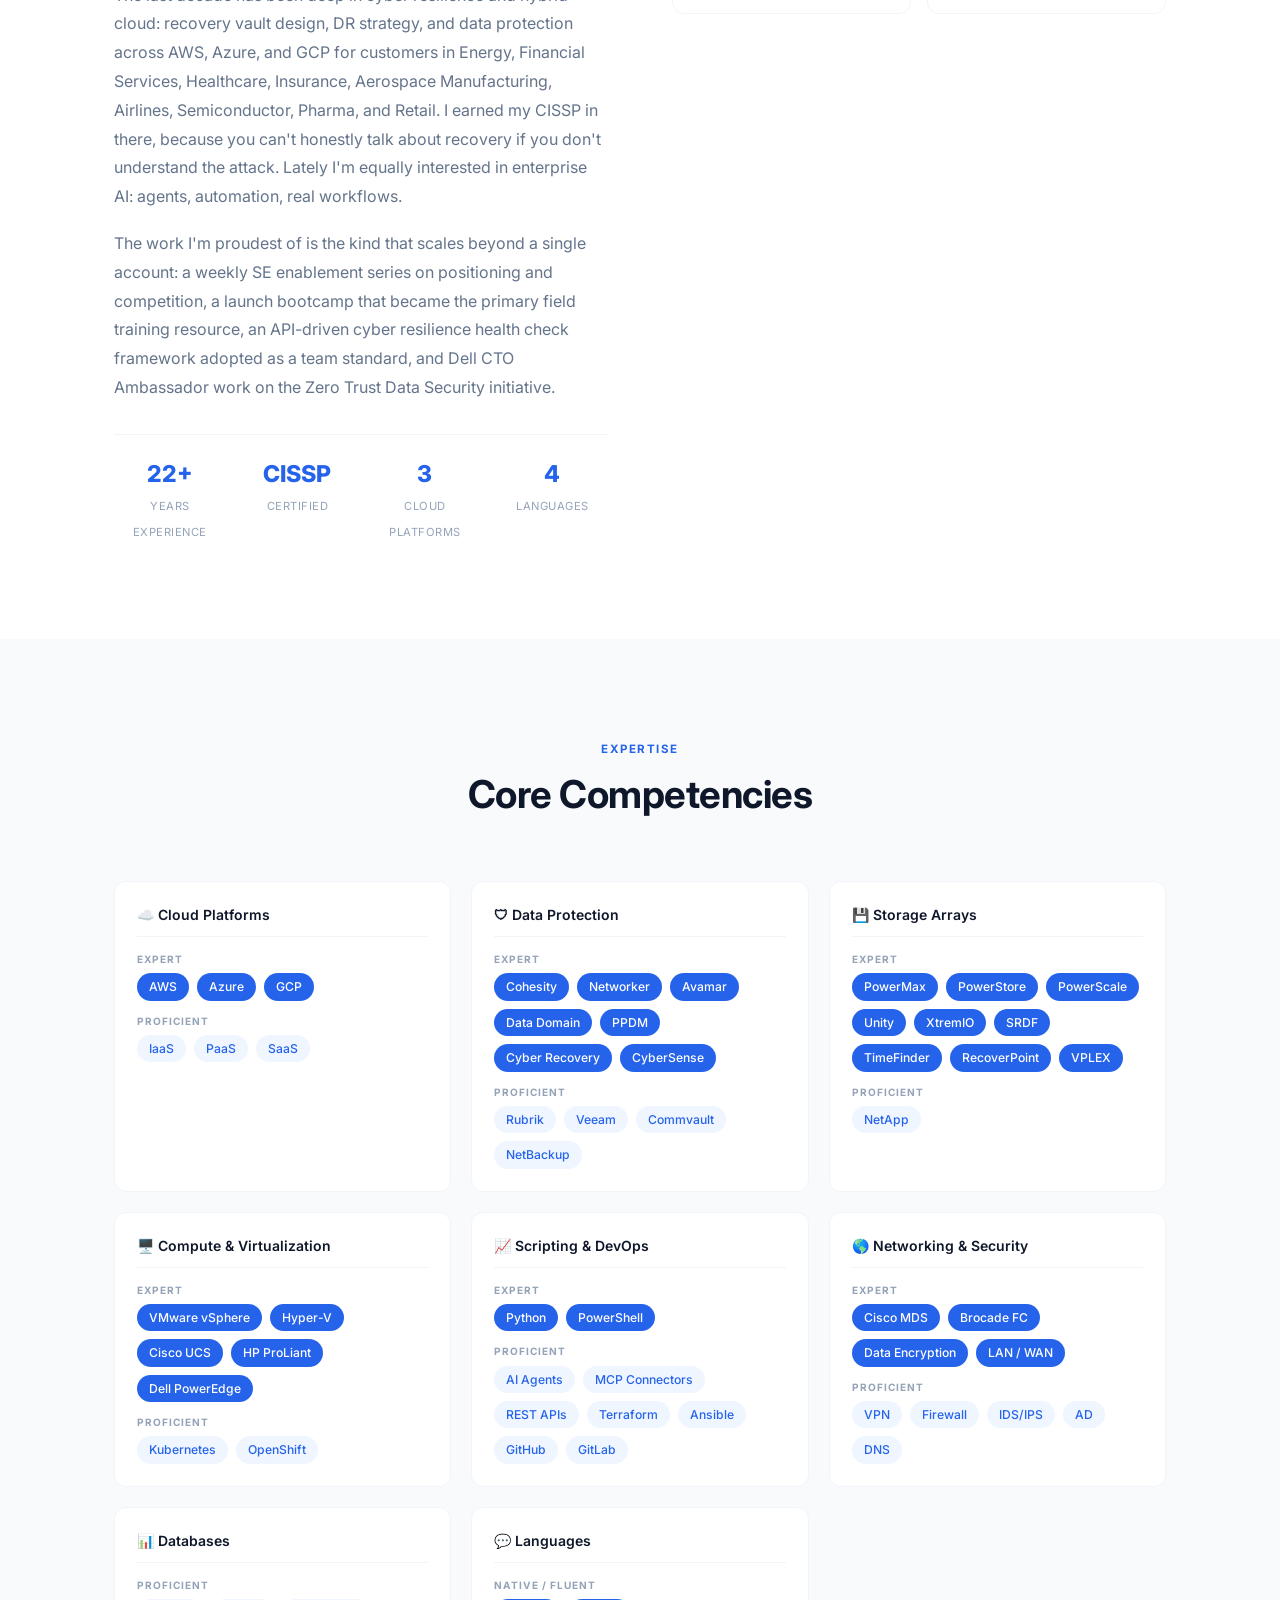
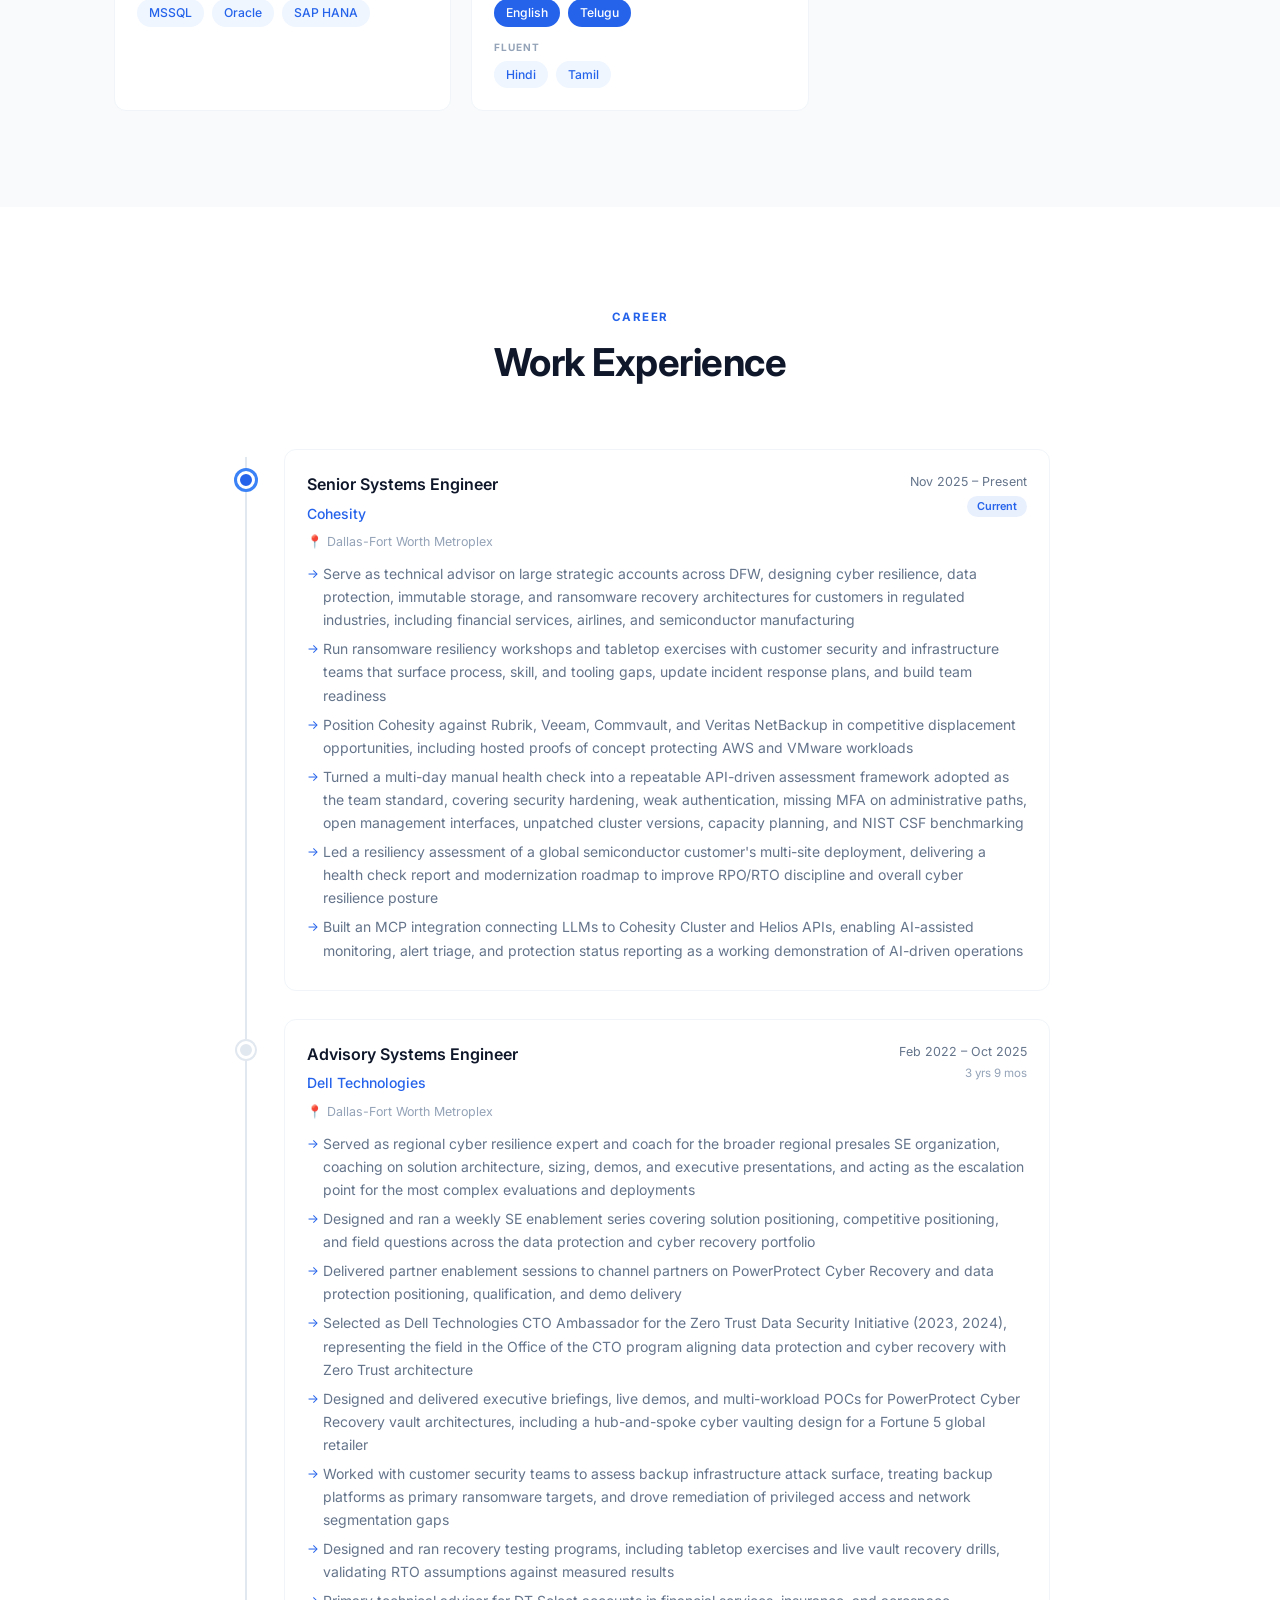
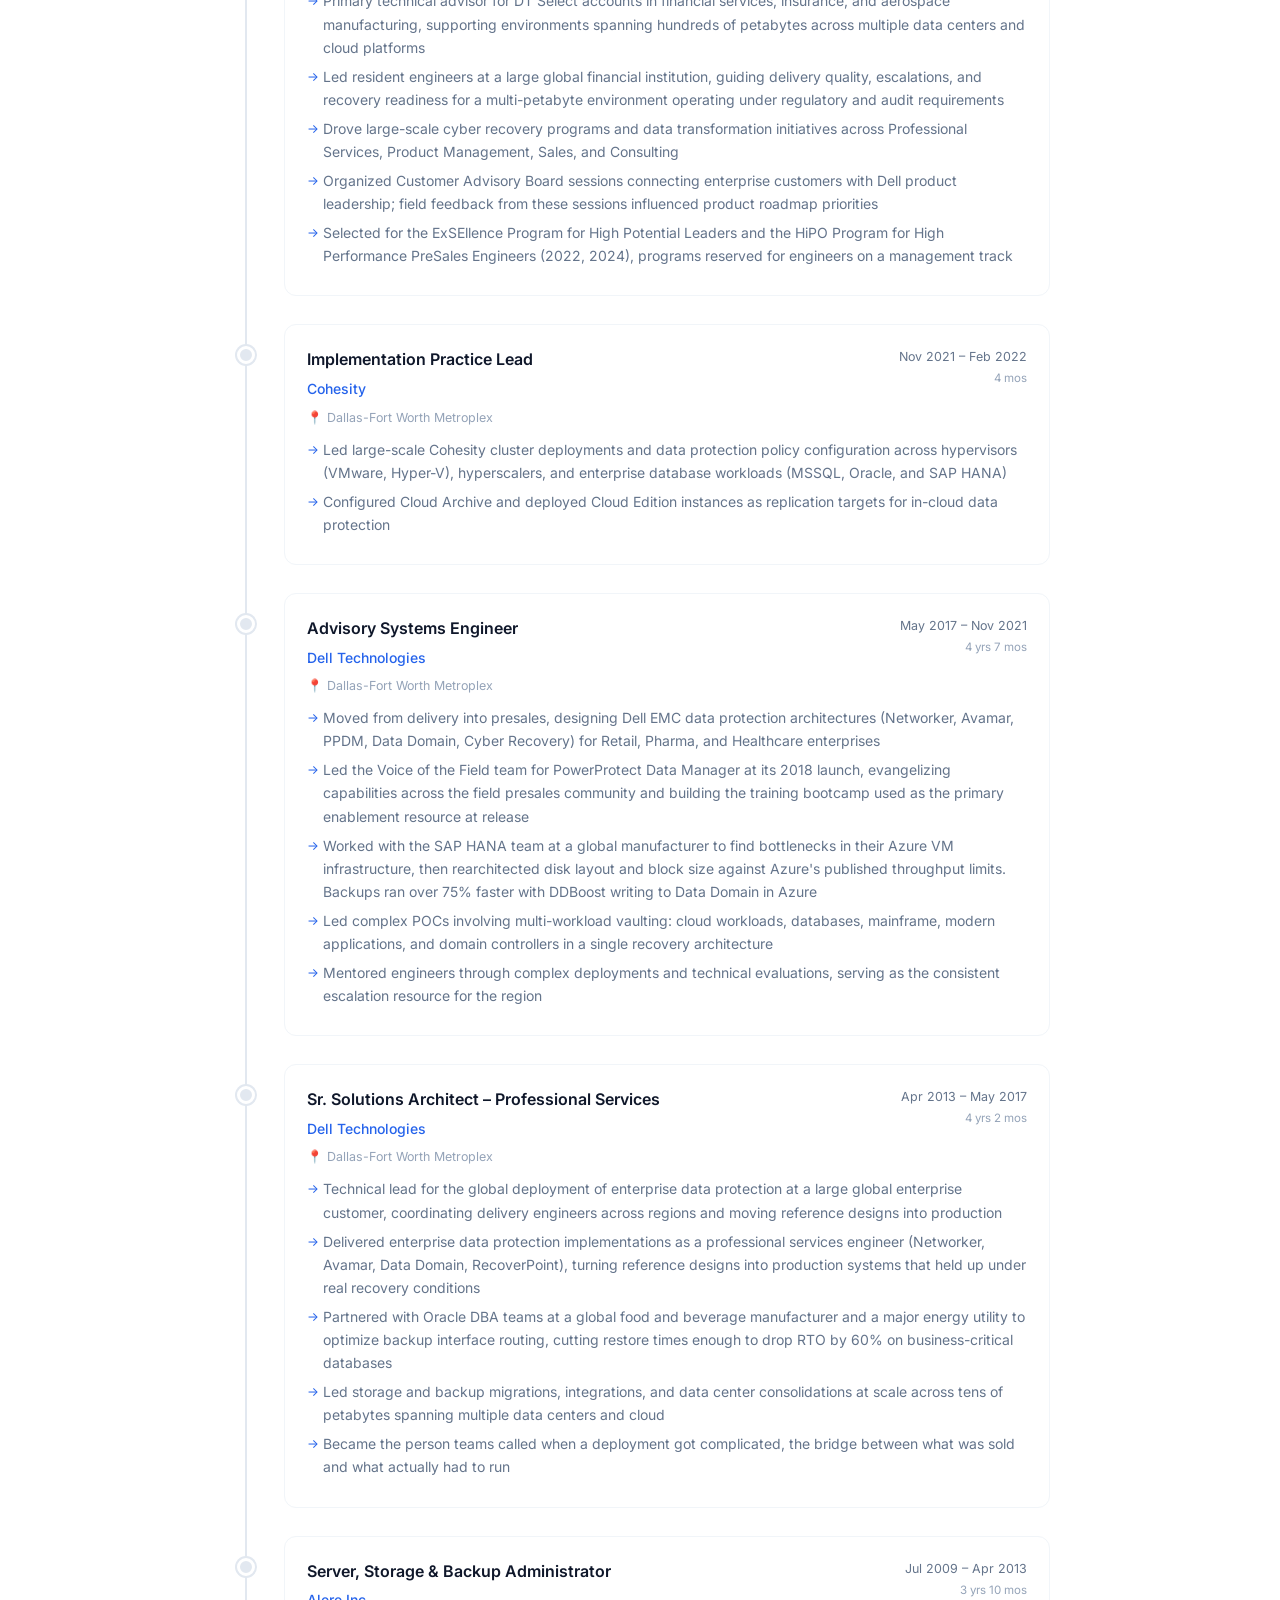
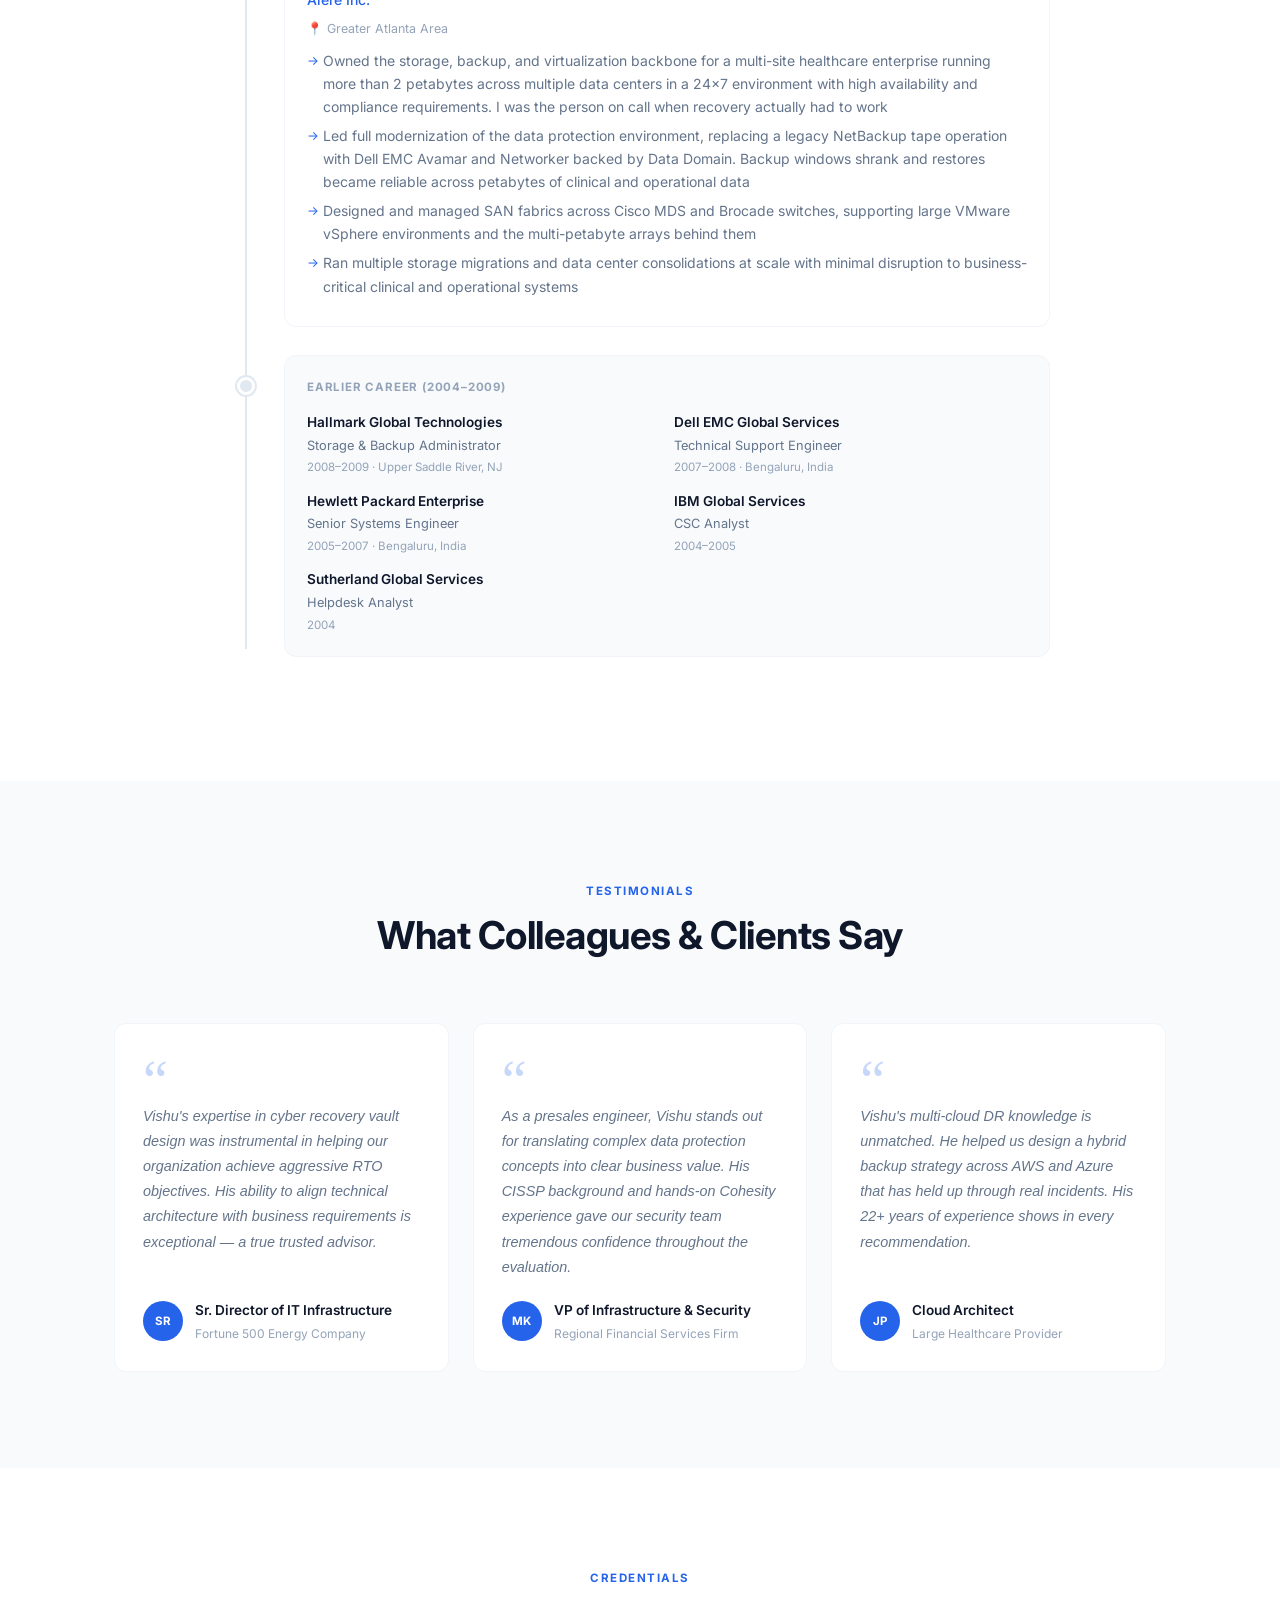
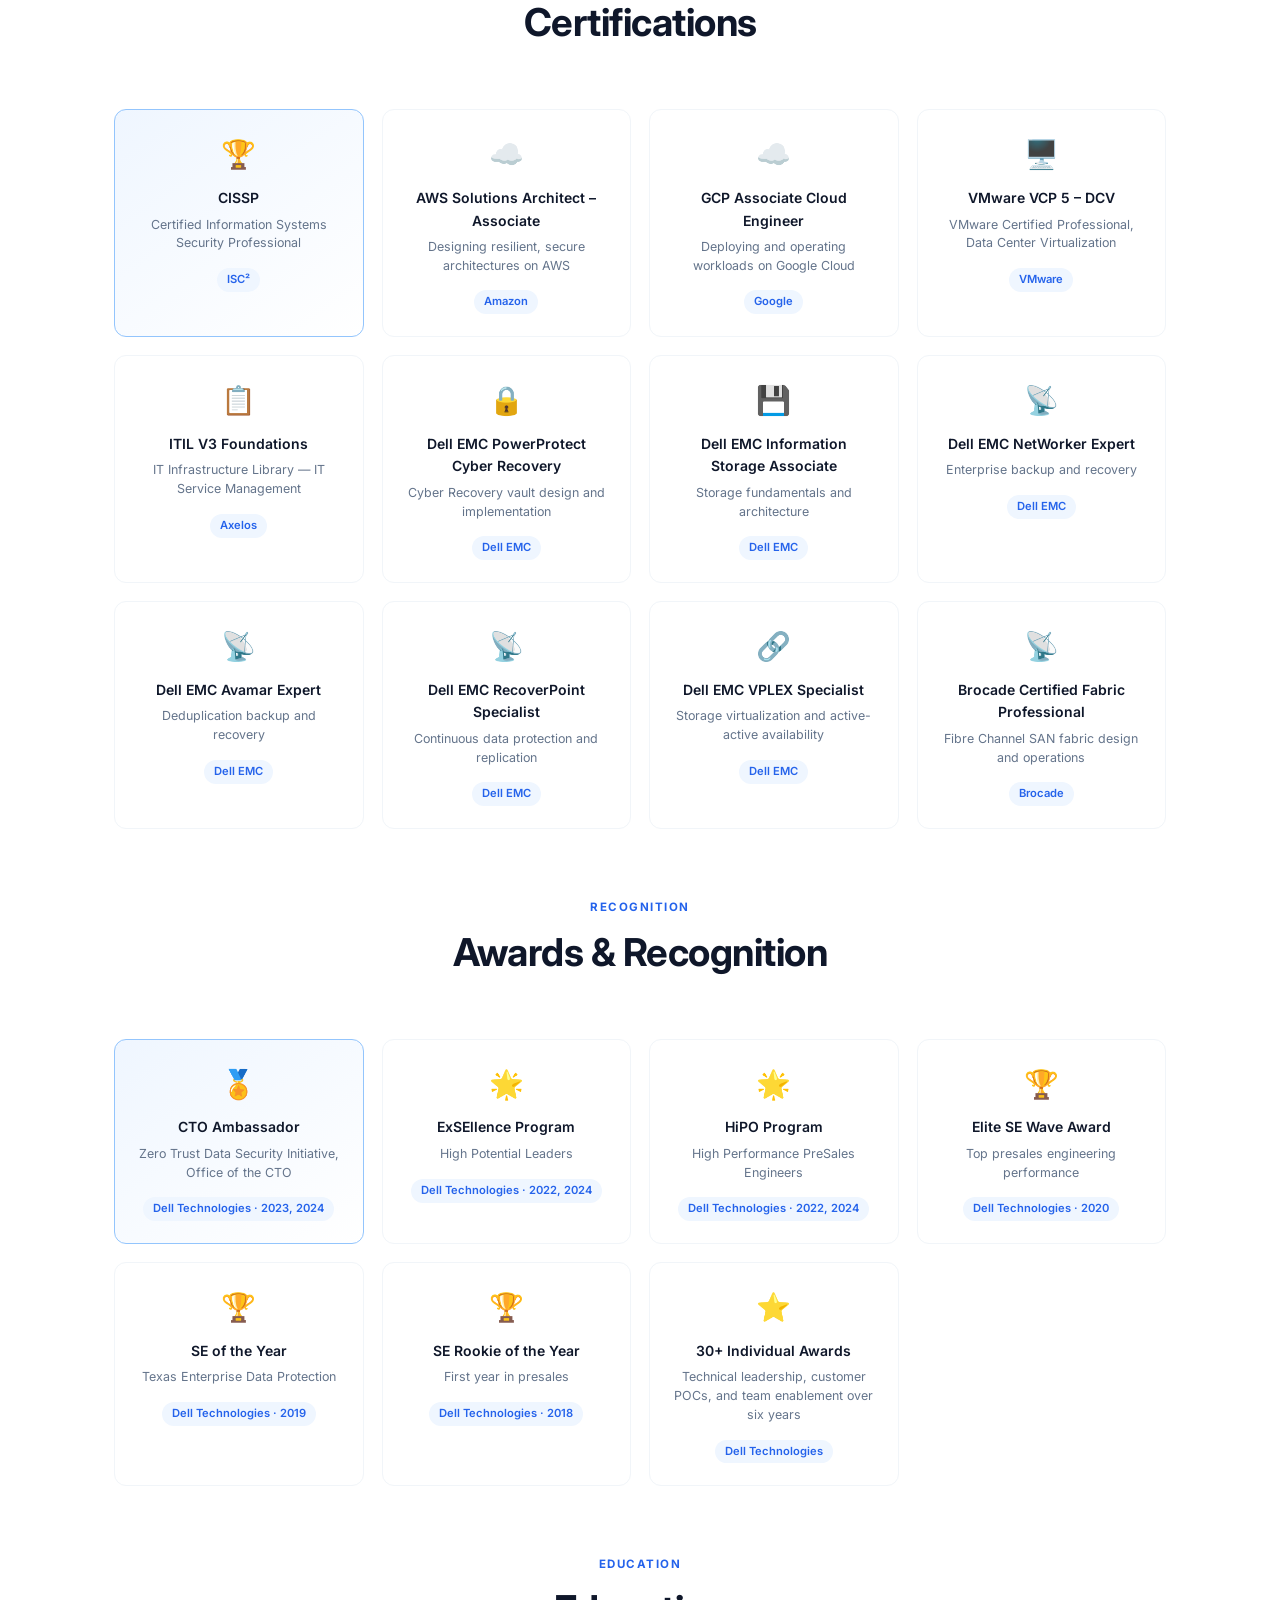
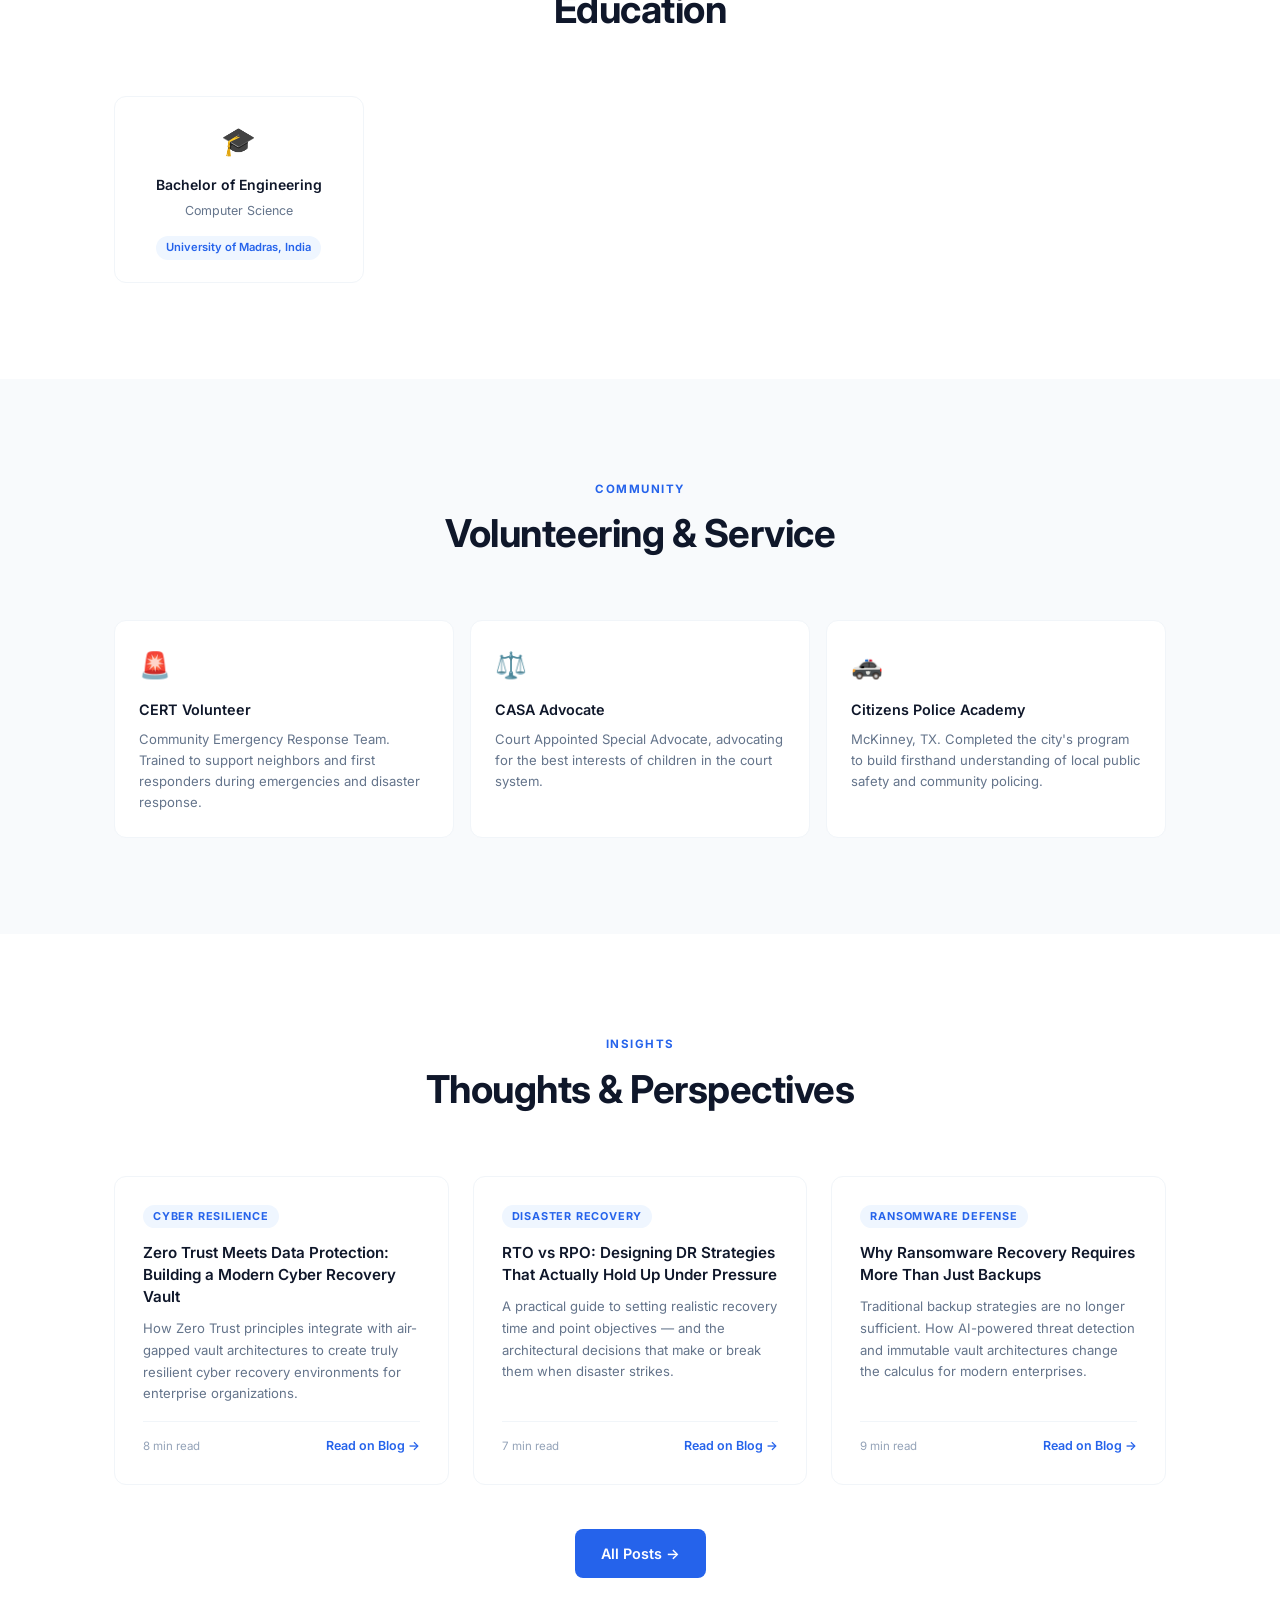
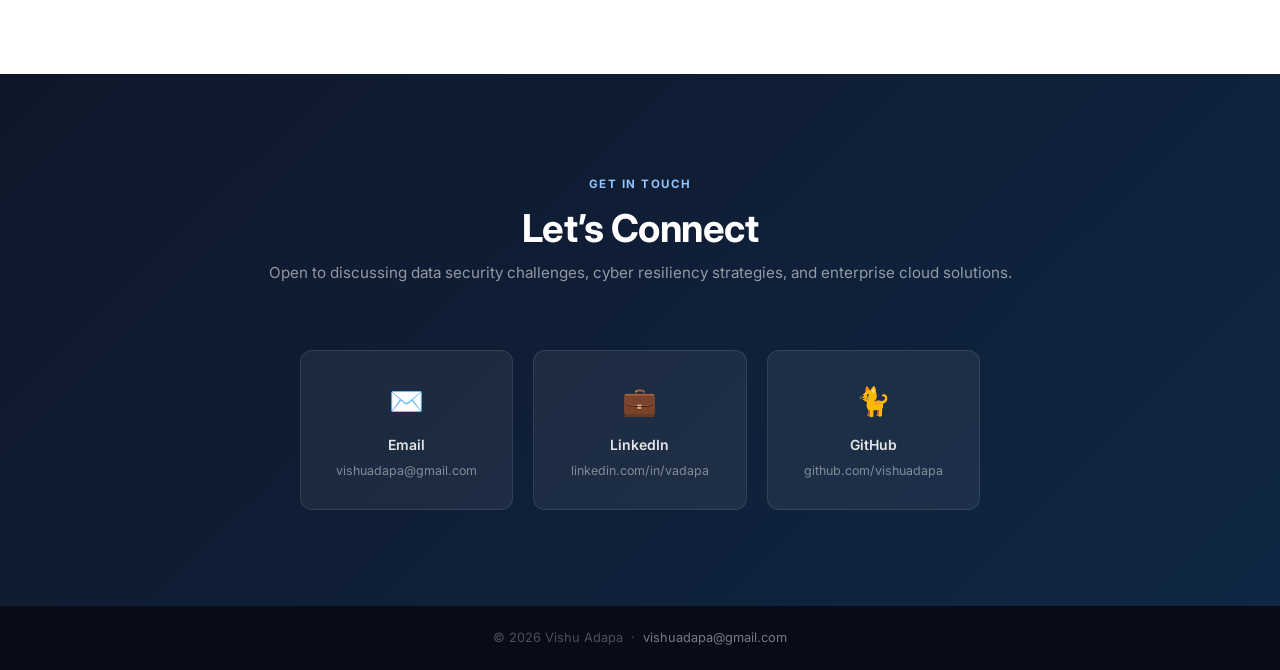
==== commit 4adaa417: "Remove HOA, update years, align certifications across site and resume - Remove HOA Board from volunt" ====
--- a/index.html
+++ b/index.html
@@ -107,7 +107,7 @@
       </div>
       <div class="about-grid">
         <div class="about-text">
-          <p>Twenty-some years in enterprise IT taught me one thing above everything else. Tech problems are rarely about tech. They're about risk, money, and people, and if you don't solve for all three, you haven't really solved anything.</p>
+          <p>Twenty-two years in enterprise IT taught me one thing above everything else. Tech problems are rarely about tech. They're about risk, money, and people, and if you don't solve for all three, you haven't really solved anything.</p>
           <p>I've held just about every seat at the table. I started in support, taking the calls when things broke at 2 AM. Then I ran the infrastructure myself: storage, SAN fabrics, large VMware environments, backup at multi-petabyte scale. From there I moved into professional services at Dell EMC implementing what others had sold, then into architecture and presales designing it. The scale grew with the career, from a couple of petabytes to hundreds of petabytes spanning data centers and cloud. I won't propose anything I wouldn't be willing to implement, operate, or get paged for at 2 AM myself.</p>
           <p>The last decade has been deep in cyber resilience and hybrid cloud: recovery vault design, DR strategy, and data protection across AWS, Azure, and GCP for customers in Energy, Financial Services, Healthcare, Insurance, Aerospace Manufacturing, Airlines, Semiconductor, Pharma, and Retail. I earned my CISSP in there, because you can't honestly talk about recovery if you don't understand the attack. Lately I'm equally interested in enterprise AI: agents, automation, real workflows.</p>
           <p>The work I'm proudest of is the kind that scales beyond a single account: a weekly SE enablement series on positioning and competition, a launch bootcamp that became the primary field training resource, an API-driven cyber resilience health check framework adopted as a team standard, and Dell CTO Ambassador work on the Zero Trust Data Security initiative.</p>
@@ -553,7 +553,7 @@
 
         <div class="testimonial-card fade-in">
           <div class="testimonial-quote">&ldquo;</div>
-          <p>Vishu's multi-cloud DR knowledge is unmatched. He helped us design a hybrid backup strategy across AWS and Azure that has held up through real incidents. His 20+ years of experience shows in every recommendation.</p>
+          <p>Vishu's multi-cloud DR knowledge is unmatched. He helped us design a hybrid backup strategy across AWS and Azure that has held up through real incidents. His 22+ years of experience shows in every recommendation.</p>
           <div class="testimonial-author">
             <div class="author-avatar">JP</div>
             <div class="author-info">
@@ -606,13 +606,13 @@
         </a>
         <a href="https://education.delltechnologies.com/" target="_blank" rel="noopener noreferrer" class="cert-card fade-in">
           <div class="cert-icon">&#128274;</div>
-          <h3>PowerProtect Cyber Recovery</h3>
+          <h3>Dell EMC PowerProtect Cyber Recovery</h3>
           <p>Cyber Recovery vault design and implementation</p>
           <span class="cert-issuer">Dell EMC</span>
         </a>
         <a href="https://education.delltechnologies.com/" target="_blank" rel="noopener noreferrer" class="cert-card fade-in">
           <div class="cert-icon">&#128190;</div>
-          <h3>EMC Info Storage Associate</h3>
+          <h3>Dell EMC Information Storage Associate</h3>
           <p>Storage fundamentals and architecture</p>
           <span class="cert-issuer">Dell EMC</span>
         </a>
@@ -719,12 +719,7 @@
         <span class="section-tag">Community</span>
         <h2>Volunteering &amp; Service</h2>
       </div>
-      <div class="about-highlights">
-        <div class="highlight-card fade-in">
-          <div class="highlight-icon">&#127968;</div>
-          <h3>HOA Board of Directors</h3>
-          <p>Governance, budgeting, and community building for a new owner-occupied development in McKinney, TX.</p>
-        </div>
+      <div class="about-highlights volunteer-grid">
         <div class="highlight-card fade-in">
           <div class="highlight-icon">&#128680;</div>
           <h3>CERT Volunteer</h3>
@@ -736,7 +731,7 @@
           <p>Court Appointed Special Advocate, advocating for the best interests of children in the court system.</p>
         </div>
         <div class="highlight-card fade-in">
-          <div class="highlight-icon">&#128268;</div>
+          <div class="highlight-icon">&#128659;</div>
           <h3>Citizens Police Academy</h3>
           <p>McKinney, TX. Completed the city's program to build firsthand understanding of local public safety and community policing.</p>
         </div>
--- a/style.css
+++ b/style.css
@@ -894,3 +894,5 @@
 
 /* Sub-sections inside Credentials (Awards, Education) */
 .subsection-header { margin-top: 64px; }
+.volunteer-grid { grid-template-columns: repeat(3, 1fr); }
+@media (max-width: 768px) { .volunteer-grid { grid-template-columns: 1fr; } }
